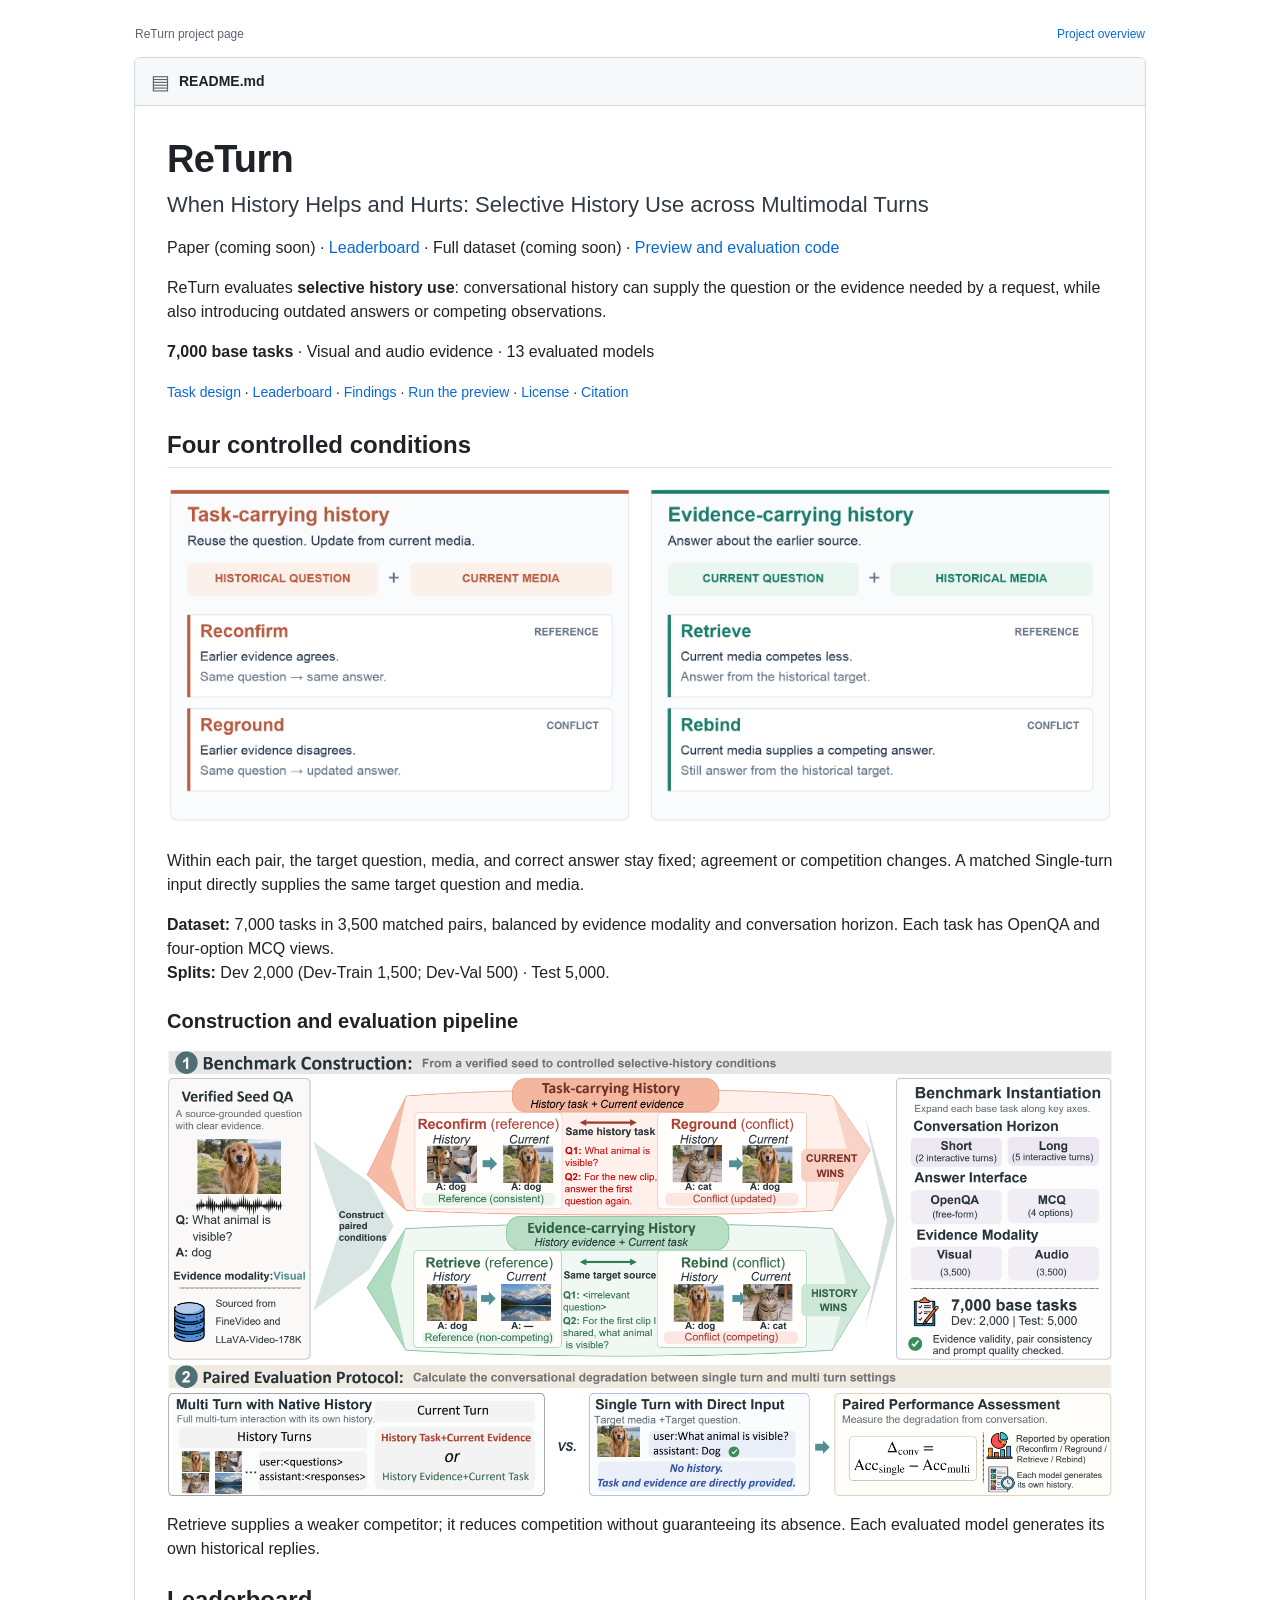
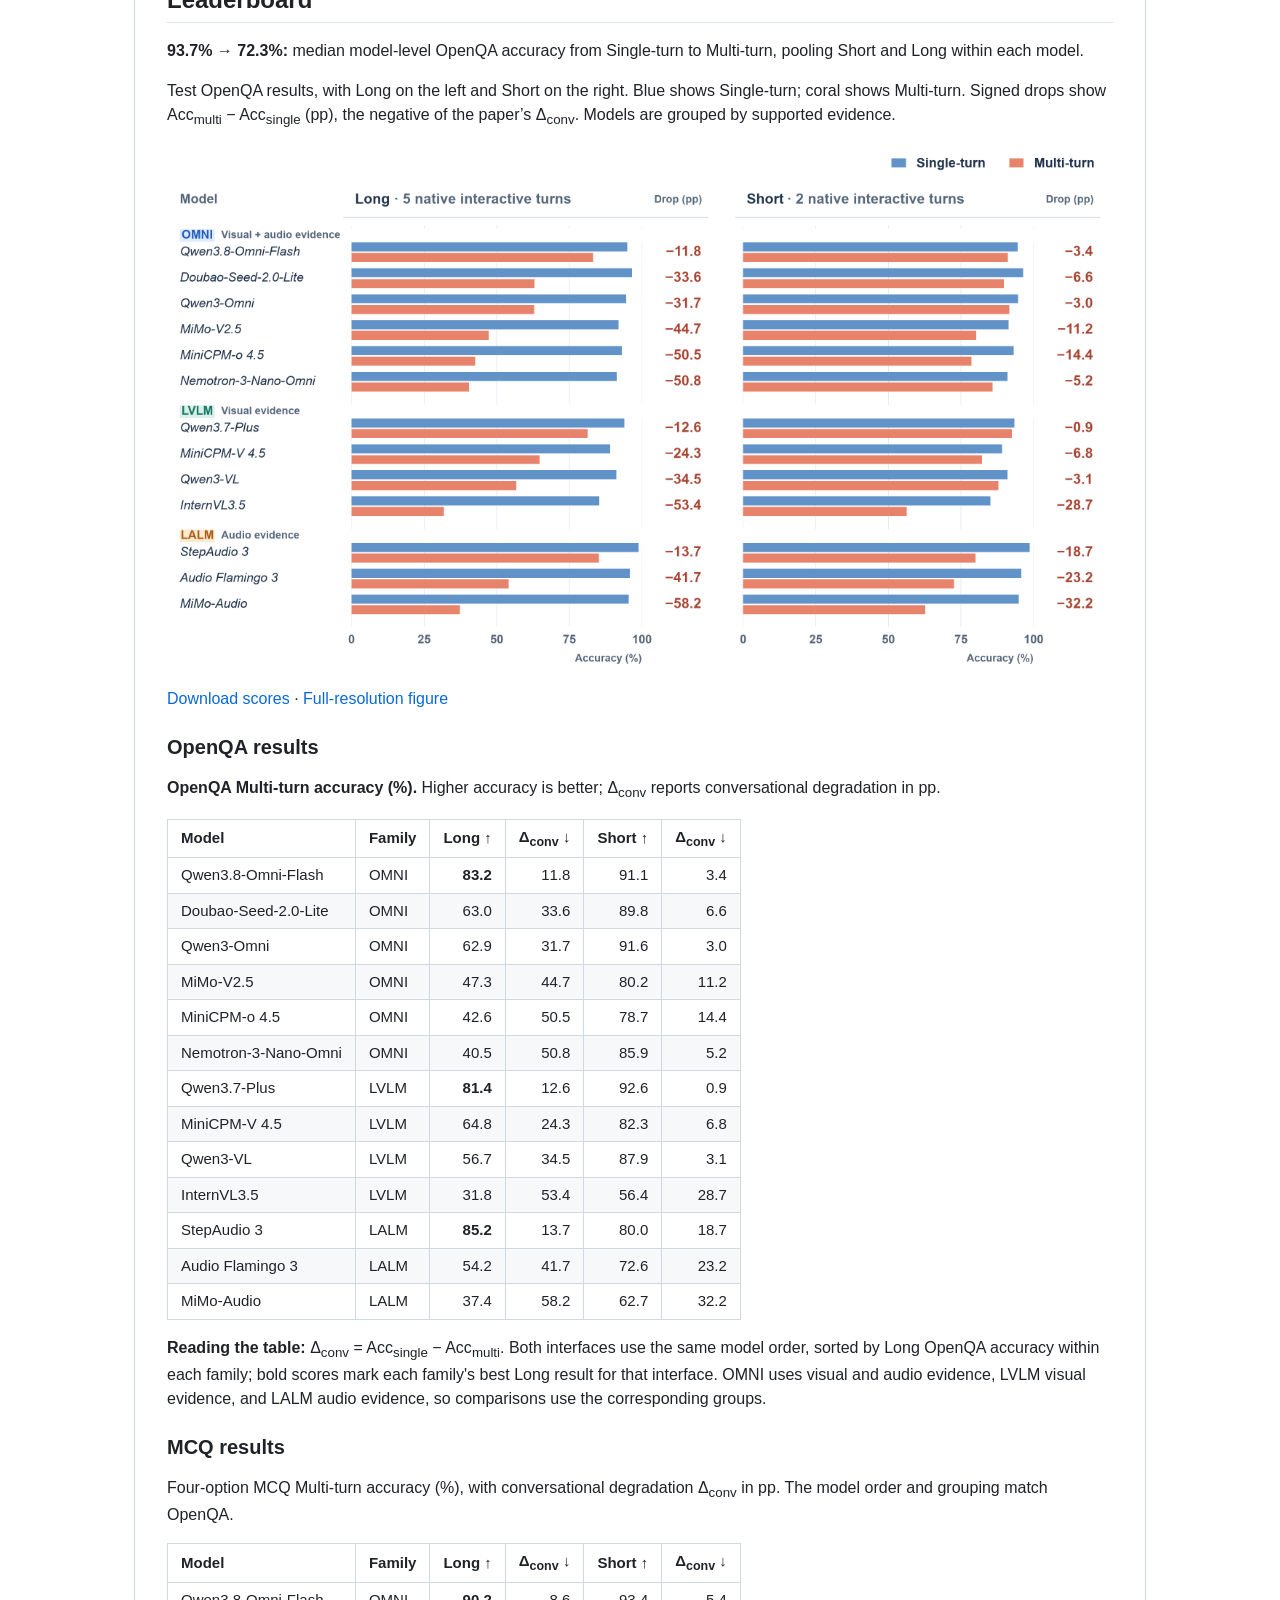
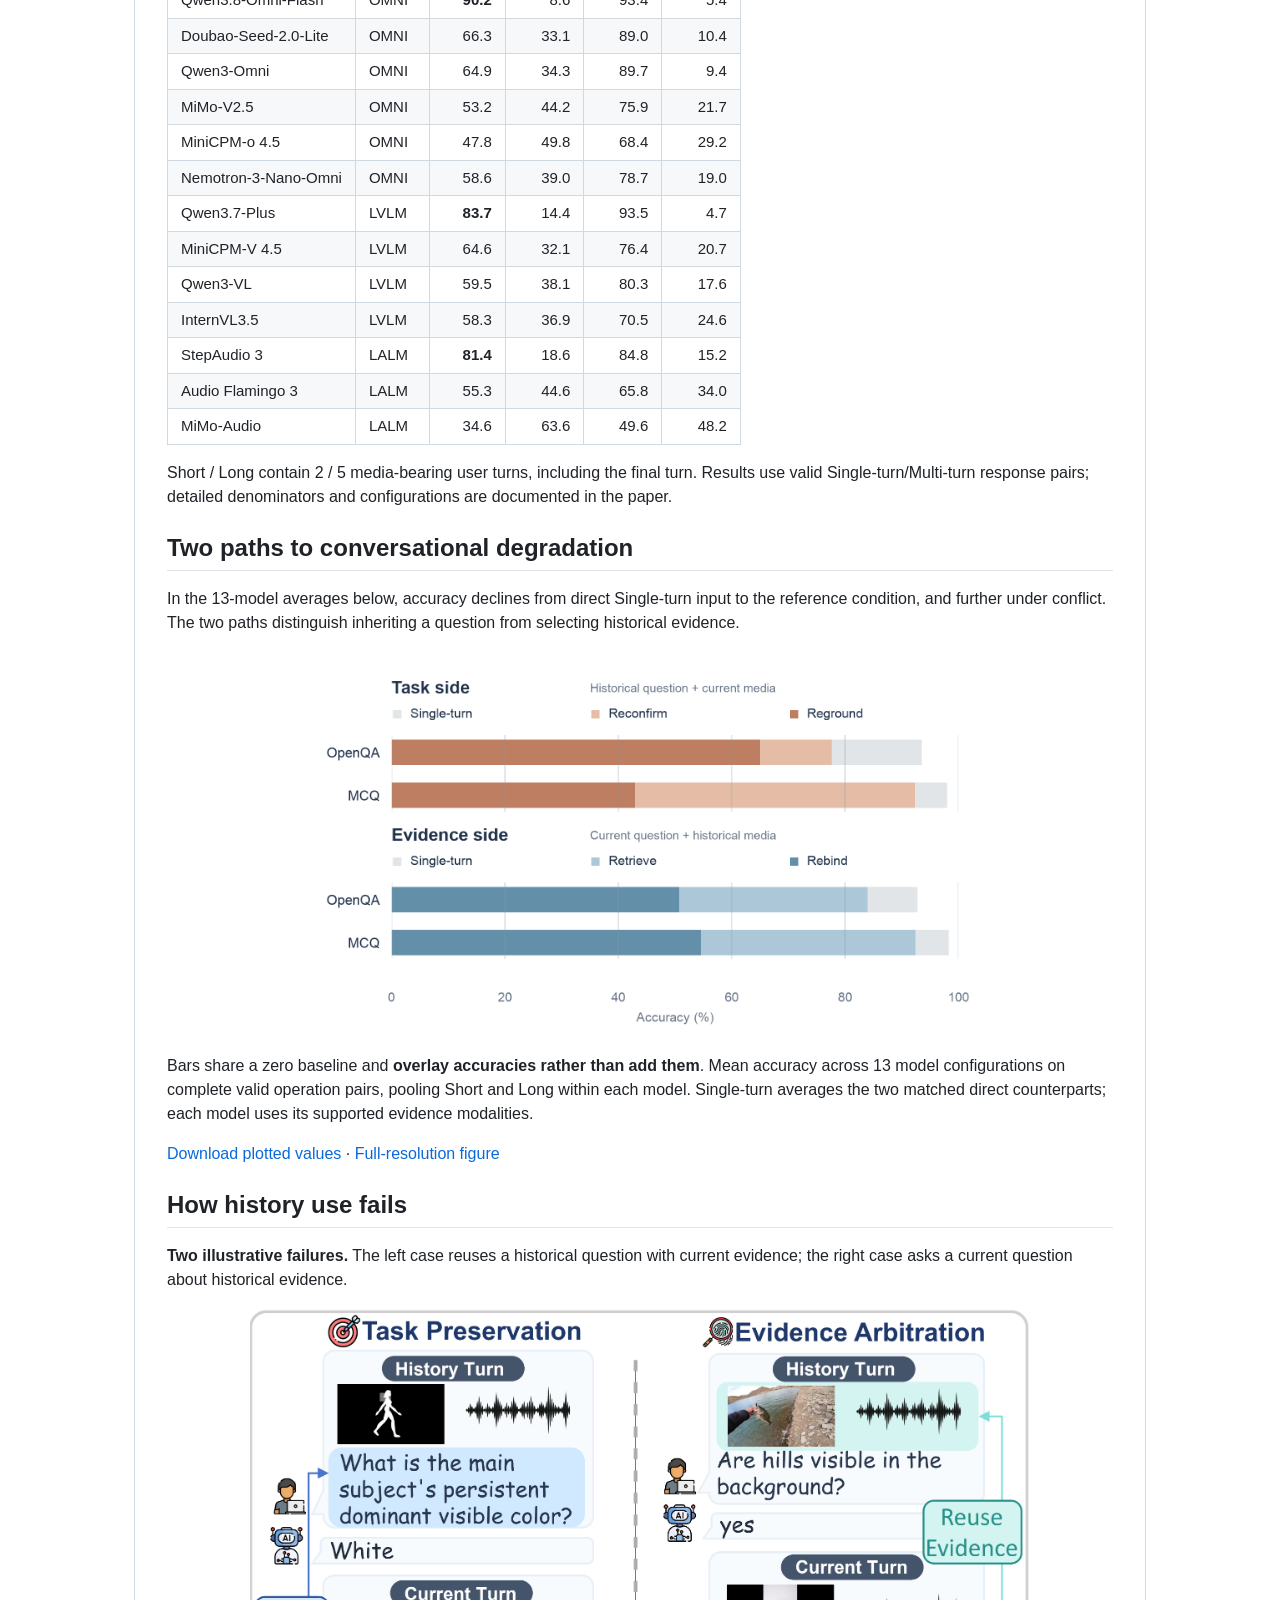
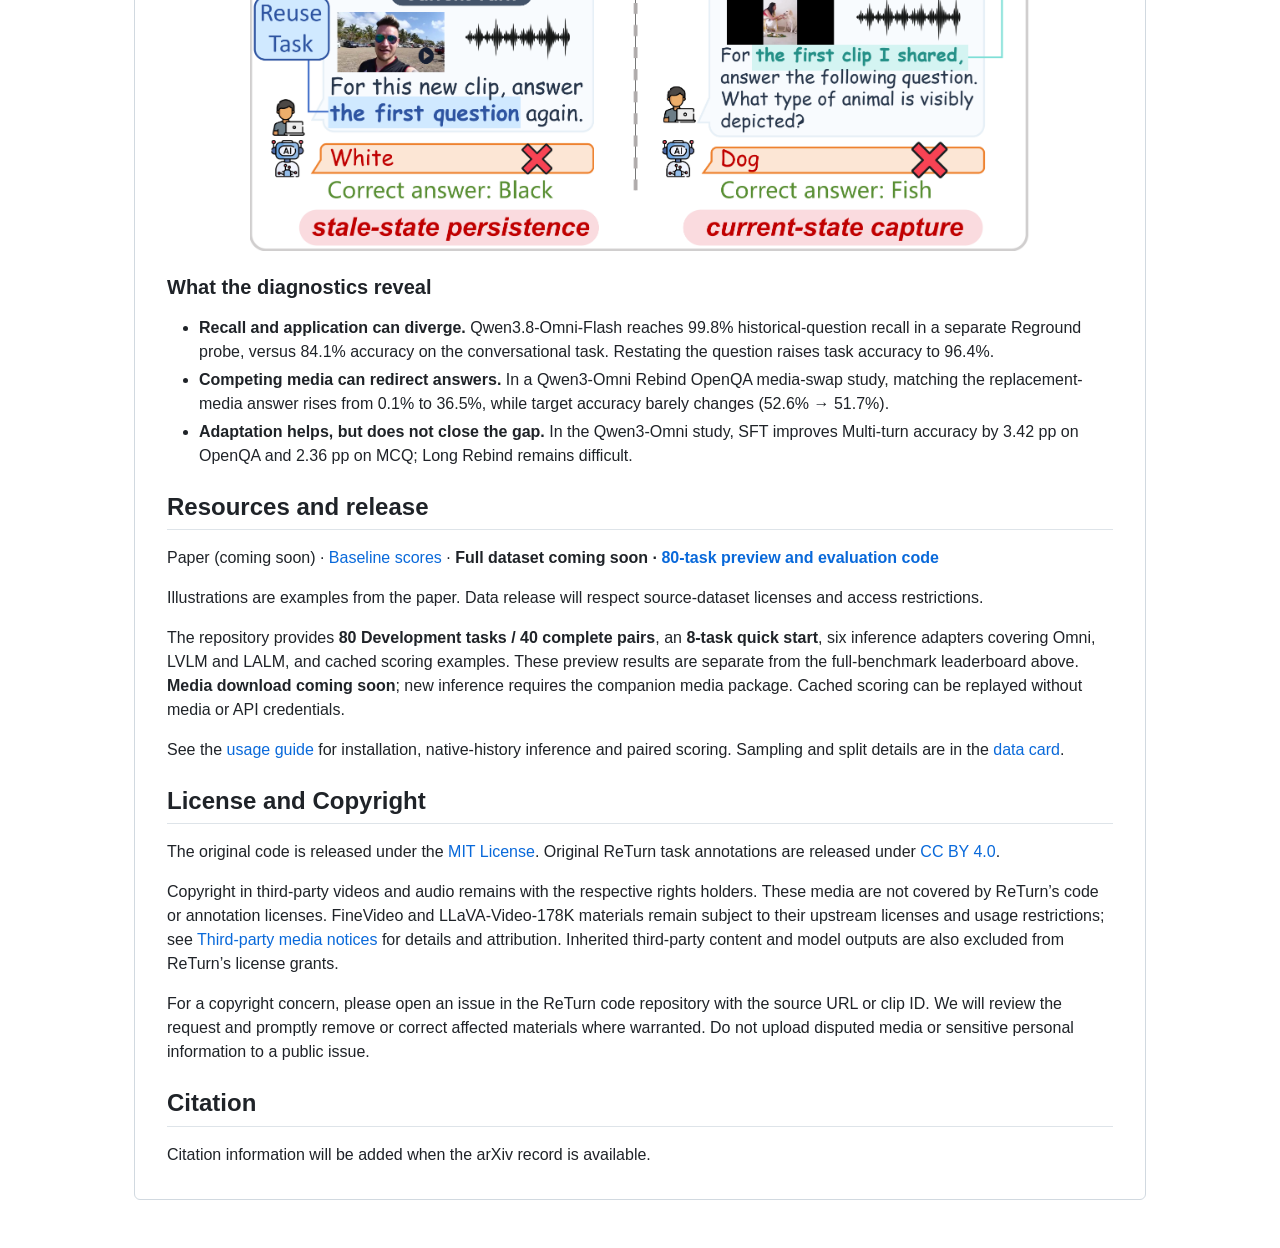
==== docs/index.html @ b48b7dee "Initial commit" ====
<!doctype html>
<html lang="en"><head><meta charset="utf-8"><meta name="viewport" content="width=device-width,initial-scale=1"><title>ReTurn · Selective History Use</title><link rel="stylesheet" href="github-markdown.css"></head>
<body><div class="preview-note"><span>ReTurn project page</span><a href="README.md" download>Project overview</a></div><main class="readme-frame"><div class="file-heading"><span class="file-symbol" aria-hidden="true">▤</span> README.md</div><article class="markdown-body"><h1 id="return" class="benchmark-title">ReTurn</h1>
<p class="paper-title">When History Helps and Hurts: Selective History Use across Multimodal Turns</p>
<p>Paper (coming soon) · <a href="#leaderboard">Leaderboard</a> · Full dataset (coming soon) · <a href="usage.html">Preview and evaluation code</a></p>
<p>ReTurn evaluates <strong>selective history use</strong>: conversational history can supply the question or the evidence needed by a request, while also introducing outdated answers or competing observations.</p>
<p><strong>7,000 base tasks</strong> · Visual and audio evidence · 13 evaluated models</p>
<p class="section-nav"><a href="#four-controlled-conditions">Task design</a> · <a href="#leaderboard">Leaderboard</a> · <a href="#two-paths-to-conversational-degradation">Findings</a> · <a href="#resources-and-release">Run the preview</a> · <a href="#license-and-copyright">License</a> · <a href="#citation">Citation</a></p>
<h2 id="four-controlled-conditions">Four controlled conditions</h2>
<p><img src="assets/four_conditions.png" alt="Four controlled conditions: Reconfirm and Reground reuse a historical question with current media; Retrieve and Rebind answer a current question using historical media."></p>
<p>Within each pair, the target question, media, and correct answer stay fixed; agreement or competition changes. A matched Single-turn input directly supplies the same target question and media.</p>
<p><strong>Dataset:</strong> 7,000 tasks in 3,500 matched pairs, balanced by evidence modality and conversation horizon. Each task has OpenQA and four-option MCQ views.<br>
<strong>Splits:</strong> Dev 2,000 (Dev-Train 1,500; Dev-Val 500) · Test 5,000.</p>
<h3 id="construction-and-evaluation-pipeline">Construction and evaluation pipeline</h3>

<p><img src="assets/construction.png" alt="Benchmark construction and paired evaluation"></p>
<p>Retrieve supplies a weaker competitor; it reduces competition without guaranteeing its absence. Each evaluated model generates its own historical replies.</p>


<h2 id="leaderboard">Leaderboard</h2>
<p><strong>93.7% → 72.3%:</strong> median model-level OpenQA accuracy from Single-turn to Multi-turn, pooling Short and Long within each model.</p>
<p>Test OpenQA results, with Long on the left and Short on the right. Blue shows Single-turn; coral shows Multi-turn. Signed drops show Acc<sub>multi</sub> − Acc<sub>single</sub> (pp), the negative of the paper’s Δ<sub>conv</sub>. Models are grouped by supported evidence.</p>
<p><a href="assets/leaderboard.svg"><img src="assets/leaderboard.png" alt="ReTurn OpenQA leaderboard: paired Single-turn and Multi-turn accuracy in Long and Short conversations, grouped by model family"></a></p>
<p><a href="assets/leaderboard.csv">Download scores</a> · <a href="assets/leaderboard.svg">Full-resolution figure</a></p>
<h3 id="openqa-results">OpenQA results</h3>
<p><strong>OpenQA Multi-turn accuracy (%).</strong> Higher accuracy is better; Δ<sub>conv</sub> reports conversational degradation in pp.</p>
<table>
<thead>
<tr>
<th align="left">Model</th>
<th align="left">Family</th>
<th align="right">Long ↑</th>
<th align="right">Δ<sub>conv</sub> ↓</th>
<th align="right">Short ↑</th>
<th align="right">Δ<sub>conv</sub> ↓</th>
</tr>
</thead>
<tbody><tr>
<td align="left">Qwen3.8-Omni-Flash</td>
<td align="left">OMNI</td>
<td align="right"><strong>83.2</strong></td>
<td align="right">11.8</td>
<td align="right">91.1</td>
<td align="right">3.4</td>
</tr>
<tr>
<td align="left">Doubao-Seed-2.0-Lite</td>
<td align="left">OMNI</td>
<td align="right">63.0</td>
<td align="right">33.6</td>
<td align="right">89.8</td>
<td align="right">6.6</td>
</tr>
<tr>
<td align="left">Qwen3-Omni</td>
<td align="left">OMNI</td>
<td align="right">62.9</td>
<td align="right">31.7</td>
<td align="right">91.6</td>
<td align="right">3.0</td>
</tr>
<tr>
<td align="left">MiMo-V2.5</td>
<td align="left">OMNI</td>
<td align="right">47.3</td>
<td align="right">44.7</td>
<td align="right">80.2</td>
<td align="right">11.2</td>
</tr>
<tr>
<td align="left">MiniCPM-o 4.5</td>
<td align="left">OMNI</td>
<td align="right">42.6</td>
<td align="right">50.5</td>
<td align="right">78.7</td>
<td align="right">14.4</td>
</tr>
<tr>
<td align="left">Nemotron-3-Nano-Omni</td>
<td align="left">OMNI</td>
<td align="right">40.5</td>
<td align="right">50.8</td>
<td align="right">85.9</td>
<td align="right">5.2</td>
</tr>
<tr>
<td align="left">Qwen3.7-Plus</td>
<td align="left">LVLM</td>
<td align="right"><strong>81.4</strong></td>
<td align="right">12.6</td>
<td align="right">92.6</td>
<td align="right">0.9</td>
</tr>
<tr>
<td align="left">MiniCPM-V 4.5</td>
<td align="left">LVLM</td>
<td align="right">64.8</td>
<td align="right">24.3</td>
<td align="right">82.3</td>
<td align="right">6.8</td>
</tr>
<tr>
<td align="left">Qwen3-VL</td>
<td align="left">LVLM</td>
<td align="right">56.7</td>
<td align="right">34.5</td>
<td align="right">87.9</td>
<td align="right">3.1</td>
</tr>
<tr>
<td align="left">InternVL3.5</td>
<td align="left">LVLM</td>
<td align="right">31.8</td>
<td align="right">53.4</td>
<td align="right">56.4</td>
<td align="right">28.7</td>
</tr>
<tr>
<td align="left">StepAudio 3</td>
<td align="left">LALM</td>
<td align="right"><strong>85.2</strong></td>
<td align="right">13.7</td>
<td align="right">80.0</td>
<td align="right">18.7</td>
</tr>
<tr>
<td align="left">Audio Flamingo 3</td>
<td align="left">LALM</td>
<td align="right">54.2</td>
<td align="right">41.7</td>
<td align="right">72.6</td>
<td align="right">23.2</td>
</tr>
<tr>
<td align="left">MiMo-Audio</td>
<td align="left">LALM</td>
<td align="right">37.4</td>
<td align="right">58.2</td>
<td align="right">62.7</td>
<td align="right">32.2</td>
</tr>
</tbody></table>
<p><strong>Reading the table:</strong> Δ<sub>conv</sub> = Acc<sub>single</sub> − Acc<sub>multi</sub>. Both interfaces use the same model order, sorted by Long OpenQA accuracy within each family; bold scores mark each family&#39;s best Long result for that interface. OMNI uses visual and audio evidence, LVLM visual evidence, and LALM audio evidence, so comparisons use the corresponding groups.</p>
<h3 id="mcq-results">MCQ results</h3>
<p>Four-option MCQ Multi-turn accuracy (%), with conversational degradation Δ<sub>conv</sub> in pp. The model order and grouping match OpenQA.</p>
<table>
<thead>
<tr>
<th align="left">Model</th>
<th align="left">Family</th>
<th align="right">Long ↑</th>
<th align="right">Δ<sub>conv</sub> ↓</th>
<th align="right">Short ↑</th>
<th align="right">Δ<sub>conv</sub> ↓</th>
</tr>
</thead>
<tbody><tr>
<td align="left">Qwen3.8-Omni-Flash</td>
<td align="left">OMNI</td>
<td align="right"><strong>90.2</strong></td>
<td align="right">8.6</td>
<td align="right">93.4</td>
<td align="right">5.4</td>
</tr>
<tr>
<td align="left">Doubao-Seed-2.0-Lite</td>
<td align="left">OMNI</td>
<td align="right">66.3</td>
<td align="right">33.1</td>
<td align="right">89.0</td>
<td align="right">10.4</td>
</tr>
<tr>
<td align="left">Qwen3-Omni</td>
<td align="left">OMNI</td>
<td align="right">64.9</td>
<td align="right">34.3</td>
<td align="right">89.7</td>
<td align="right">9.4</td>
</tr>
<tr>
<td align="left">MiMo-V2.5</td>
<td align="left">OMNI</td>
<td align="right">53.2</td>
<td align="right">44.2</td>
<td align="right">75.9</td>
<td align="right">21.7</td>
</tr>
<tr>
<td align="left">MiniCPM-o 4.5</td>
<td align="left">OMNI</td>
<td align="right">47.8</td>
<td align="right">49.8</td>
<td align="right">68.4</td>
<td align="right">29.2</td>
</tr>
<tr>
<td align="left">Nemotron-3-Nano-Omni</td>
<td align="left">OMNI</td>
<td align="right">58.6</td>
<td align="right">39.0</td>
<td align="right">78.7</td>
<td align="right">19.0</td>
</tr>
<tr>
<td align="left">Qwen3.7-Plus</td>
<td align="left">LVLM</td>
<td align="right"><strong>83.7</strong></td>
<td align="right">14.4</td>
<td align="right">93.5</td>
<td align="right">4.7</td>
</tr>
<tr>
<td align="left">MiniCPM-V 4.5</td>
<td align="left">LVLM</td>
<td align="right">64.6</td>
<td align="right">32.1</td>
<td align="right">76.4</td>
<td align="right">20.7</td>
</tr>
<tr>
<td align="left">Qwen3-VL</td>
<td align="left">LVLM</td>
<td align="right">59.5</td>
<td align="right">38.1</td>
<td align="right">80.3</td>
<td align="right">17.6</td>
</tr>
<tr>
<td align="left">InternVL3.5</td>
<td align="left">LVLM</td>
<td align="right">58.3</td>
<td align="right">36.9</td>
<td align="right">70.5</td>
<td align="right">24.6</td>
</tr>
<tr>
<td align="left">StepAudio 3</td>
<td align="left">LALM</td>
<td align="right"><strong>81.4</strong></td>
<td align="right">18.6</td>
<td align="right">84.8</td>
<td align="right">15.2</td>
</tr>
<tr>
<td align="left">Audio Flamingo 3</td>
<td align="left">LALM</td>
<td align="right">55.3</td>
<td align="right">44.6</td>
<td align="right">65.8</td>
<td align="right">34.0</td>
</tr>
<tr>
<td align="left">MiMo-Audio</td>
<td align="left">LALM</td>
<td align="right">34.6</td>
<td align="right">63.6</td>
<td align="right">49.6</td>
<td align="right">48.2</td>
</tr>
</tbody></table>
<p>Short / Long contain 2 / 5 media-bearing user turns, including the final turn. Results use valid Single-turn/Multi-turn response pairs; detailed denominators and configurations are documented in the paper.</p>
<h2 id="two-paths-to-conversational-degradation">Two paths to conversational degradation</h2>
<p>In the 13-model averages below, accuracy declines from direct Single-turn input to the reference condition, and further under conflict. The two paths distinguish inheriting a question from selecting historical evidence.</p>
<p align="center"><a href="assets/history_ladders.svg"><img src="assets/history_ladders.png" width="700" alt="Two parallel history-use ladders: three overlaid accuracy bars per row, with task side above evidence side and separate OpenQA and MCQ rows."></a></p>

<p>Bars share a zero baseline and <strong>overlay accuracies rather than add them</strong>. Mean accuracy across 13 model configurations on complete valid operation pairs, pooling Short and Long within each model. Single-turn averages the two matched direct counterparts; each model uses its supported evidence modalities.</p>
<p><a href="assets/history_ladders.csv">Download plotted values</a> · <a href="assets/history_ladders.svg">Full-resolution figure</a></p>
<h2 id="how-history-use-fails">How history use fails</h2>
<p><strong>Two illustrative failures.</strong> The left case reuses a historical question with current evidence; the right case asks a current question about historical evidence.</p>
<p align="center"><img src="assets/history_cases.png" width="780" alt="Task preservation and evidence arbitration failure examples"></p>

<h3 id="what-the-diagnostics-reveal">What the diagnostics reveal</h3>
<ul>
<li><strong>Recall and application can diverge.</strong> Qwen3.8-Omni-Flash reaches 99.8% historical-question recall in a separate Reground probe, versus 84.1% accuracy on the conversational task. Restating the question raises task accuracy to 96.4%.</li>
<li><strong>Competing media can redirect answers.</strong> In a Qwen3-Omni Rebind OpenQA media-swap study, matching the replacement-media answer rises from 0.1% to 36.5%, while target accuracy barely changes (52.6% → 51.7%).</li>
<li><strong>Adaptation helps, but does not close the gap.</strong> In the Qwen3-Omni study, SFT improves Multi-turn accuracy by 3.42 pp on OpenQA and 2.36 pp on MCQ; Long Rebind remains difficult.</li>
</ul>
<h2 id="resources-and-release">Resources and release</h2>
<p>Paper (coming soon) · <a href="assets/leaderboard.csv">Baseline scores</a> · <strong>Full dataset coming soon · <a href="usage.html">80-task preview and evaluation code</a></strong></p>
<p>Illustrations are examples from the paper. Data release will respect source-dataset licenses and access restrictions.</p>
<p>The repository provides <strong>80 Development tasks / 40 complete pairs</strong>, an <strong>8-task quick start</strong>, six inference adapters covering Omni, LVLM and LALM, and cached scoring examples. These preview results are separate from the full-benchmark leaderboard above. <strong>Media download coming soon</strong>; new inference requires the companion media package. Cached scoring can be replayed without media or API credentials.</p>
<p>See the <a href="usage.html">usage guide</a> for installation, native-history inference and paired scoring. Sampling and split details are in the <a href="DATA_CARD.txt">data card</a>.</p>
<h2 id="license-and-copyright">License and Copyright</h2>
<p>The original code is released under the <a href="LICENSE">MIT License</a>. Original ReTurn task annotations are released under <a href="LICENSE-DATA">CC BY 4.0</a>.</p>
<p>Copyright in third-party videos and audio remains with the respective rights holders. These media are not covered by ReTurn’s code or annotation licenses. FineVideo and LLaVA-Video-178K materials remain subject to their upstream licenses and usage restrictions; see <a href="THIRD_PARTY_MEDIA.txt">Third-party media notices</a> for details and attribution. Inherited third-party content and model outputs are also excluded from ReTurn’s license grants.</p>
<p>For a copyright concern, please open an issue in the ReTurn code repository with the source URL or clip ID. We will review the request and promptly remove or correct affected materials where warranted. Do not upload disputed media or sensitive personal information to a public issue.</p>
<h2 id="citation">Citation</h2>

<p>Citation information will be added when the arXiv record is available.</p>

</article></main></body></html>
---- docs/github-markdown.css ----
:root{color-scheme:light;--fg:#1f2328;--muted:#59636e;--border:#d1d9e0;--subtle:#f6f8fa;--link:#0969da}*{box-sizing:border-box}html{scroll-behavior:smooth}body{margin:0;background:#fff;color:var(--fg);font:14px/1.5 -apple-system,BlinkMacSystemFont,"Segoe UI",Arial,sans-serif}.preview-note{max-width:1012px;margin:25px auto 14px;display:flex;gap:20px;justify-content:space-between;padding:0 1px;color:var(--muted);font-size:12px}.preview-note a{color:var(--link);text-decoration:none}.readme-frame{max-width:1012px;margin:0 auto 48px;border:1px solid var(--border);border-radius:6px;overflow:hidden}.file-heading{height:48px;background:var(--subtle);border-bottom:1px solid var(--border);display:flex;align-items:center;gap:9px;padding:0 16px;font-size:14px;font-weight:600}.file-symbol{font-size:20px;color:var(--muted);font-weight:400}.markdown-body{padding:32px;min-width:0;font-size:16px;line-height:1.5;overflow-wrap:break-word}.markdown-body>*:first-child{margin-top:0!important}.markdown-body>*:last-child{margin-bottom:0!important}.markdown-body h1,.markdown-body h2,.markdown-body h3{font-weight:600;line-height:1.25;margin-top:24px;margin-bottom:16px;scroll-margin-top:24px}.markdown-body h1{padding-bottom:.3em;border-bottom:1px solid #d1d9e0b3;font-size:2em}.markdown-body h2{padding-bottom:.3em;border-bottom:1px solid #d1d9e0b3;font-size:1.5em}.markdown-body h3{font-size:1.25em}.markdown-body p,.markdown-body blockquote,.markdown-body ul,.markdown-body ol,.markdown-body table{margin-top:0;margin-bottom:16px}.markdown-body a{color:var(--link);text-decoration:none}.markdown-body a:hover{text-decoration:underline}.markdown-body a:focus-visible{outline:2px solid var(--link);outline-offset:3px}.markdown-body strong{font-weight:600}.markdown-body p[align=center]{text-align:center}.markdown-body h1[align=center]{text-align:center}.markdown-body blockquote{margin-inline:0;padding:0 1em;color:var(--muted);border-left:.25em solid var(--border)}.markdown-body blockquote>:last-child{margin-bottom:0}.markdown-body ul,.markdown-body ol{padding-left:2em}.markdown-body li+li{margin-top:.25em}.markdown-body li>p{margin-top:16px}.markdown-body img{max-width:100%;height:auto;vertical-align:middle}.markdown-body table{border-spacing:0;border-collapse:collapse;display:block;width:max-content;max-width:100%;overflow:auto;font-size:15px}.markdown-body table th{font-weight:600}.markdown-body table th,.markdown-body table td{padding:6px 13px;border:1px solid var(--border)}.markdown-body table tr{background-color:#fff;border-top:1px solid var(--border)}.markdown-body table tr:nth-child(2n){background-color:var(--subtle)}.markdown-body input[type=checkbox]{margin:0 .3em .15em -1.2em;vertical-align:middle;accent-color:#0969da}.markdown-body li:has(input[type=checkbox]){list-style:none}.markdown-body code{padding:.2em .4em;background:#818b981f;border-radius:6px;font:85% ui-monospace,monospace}@media(max-width:1050px){.preview-note{margin:18px 18px 12px}.readme-frame{margin:0 18px 30px}}@media(max-width:600px){.readme-frame{margin:0;border-radius:0;border-left:0;border-right:0}.preview-note{padding:0 16px;margin:12px 0;gap:12px;font-size:11px}.markdown-body{padding:24px 16px;font-size:15px}.markdown-body h1{font-size:30px}.markdown-body h2{font-size:22px}.markdown-body table{font-size:13px}.markdown-body table th,.markdown-body table td{padding:6px 9px}.file-heading{height:43px}}@media(prefers-reduced-motion:reduce){html{scroll-behavior:auto}}
/* Benchmark identity and exact paper title. */
.markdown-body h1.benchmark-title{font-size:38px;letter-spacing:-.7px;border-bottom:0;padding-bottom:0;margin-bottom:8px;line-height:1.15}
.markdown-body .paper-title{font-size:22px;font-weight:500;line-height:1.4;max-width:850px;color:#303943;margin-bottom:16px}
.markdown-body .section-nav{font-size:14px;line-height:1.8}
@media(max-width:600px){.markdown-body h1.benchmark-title{font-size:32px}.markdown-body .paper-title{font-size:19px}}
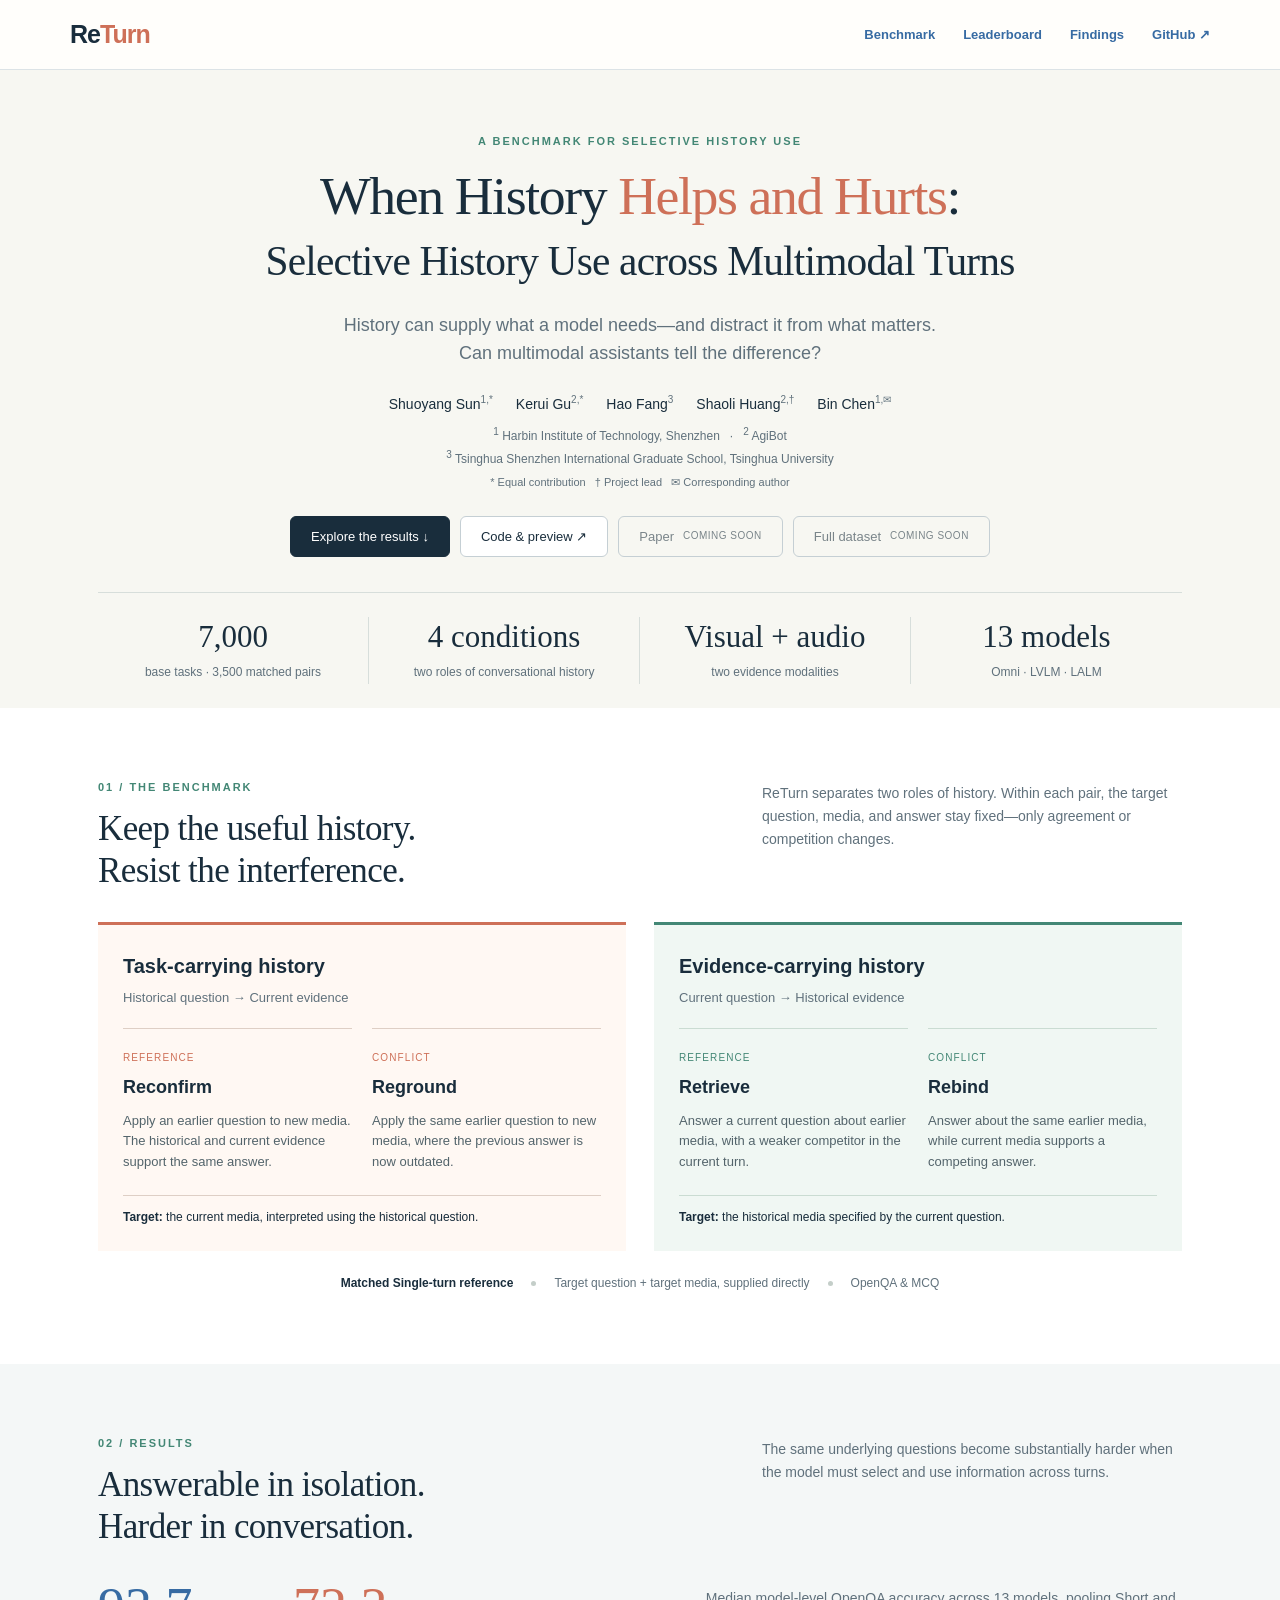
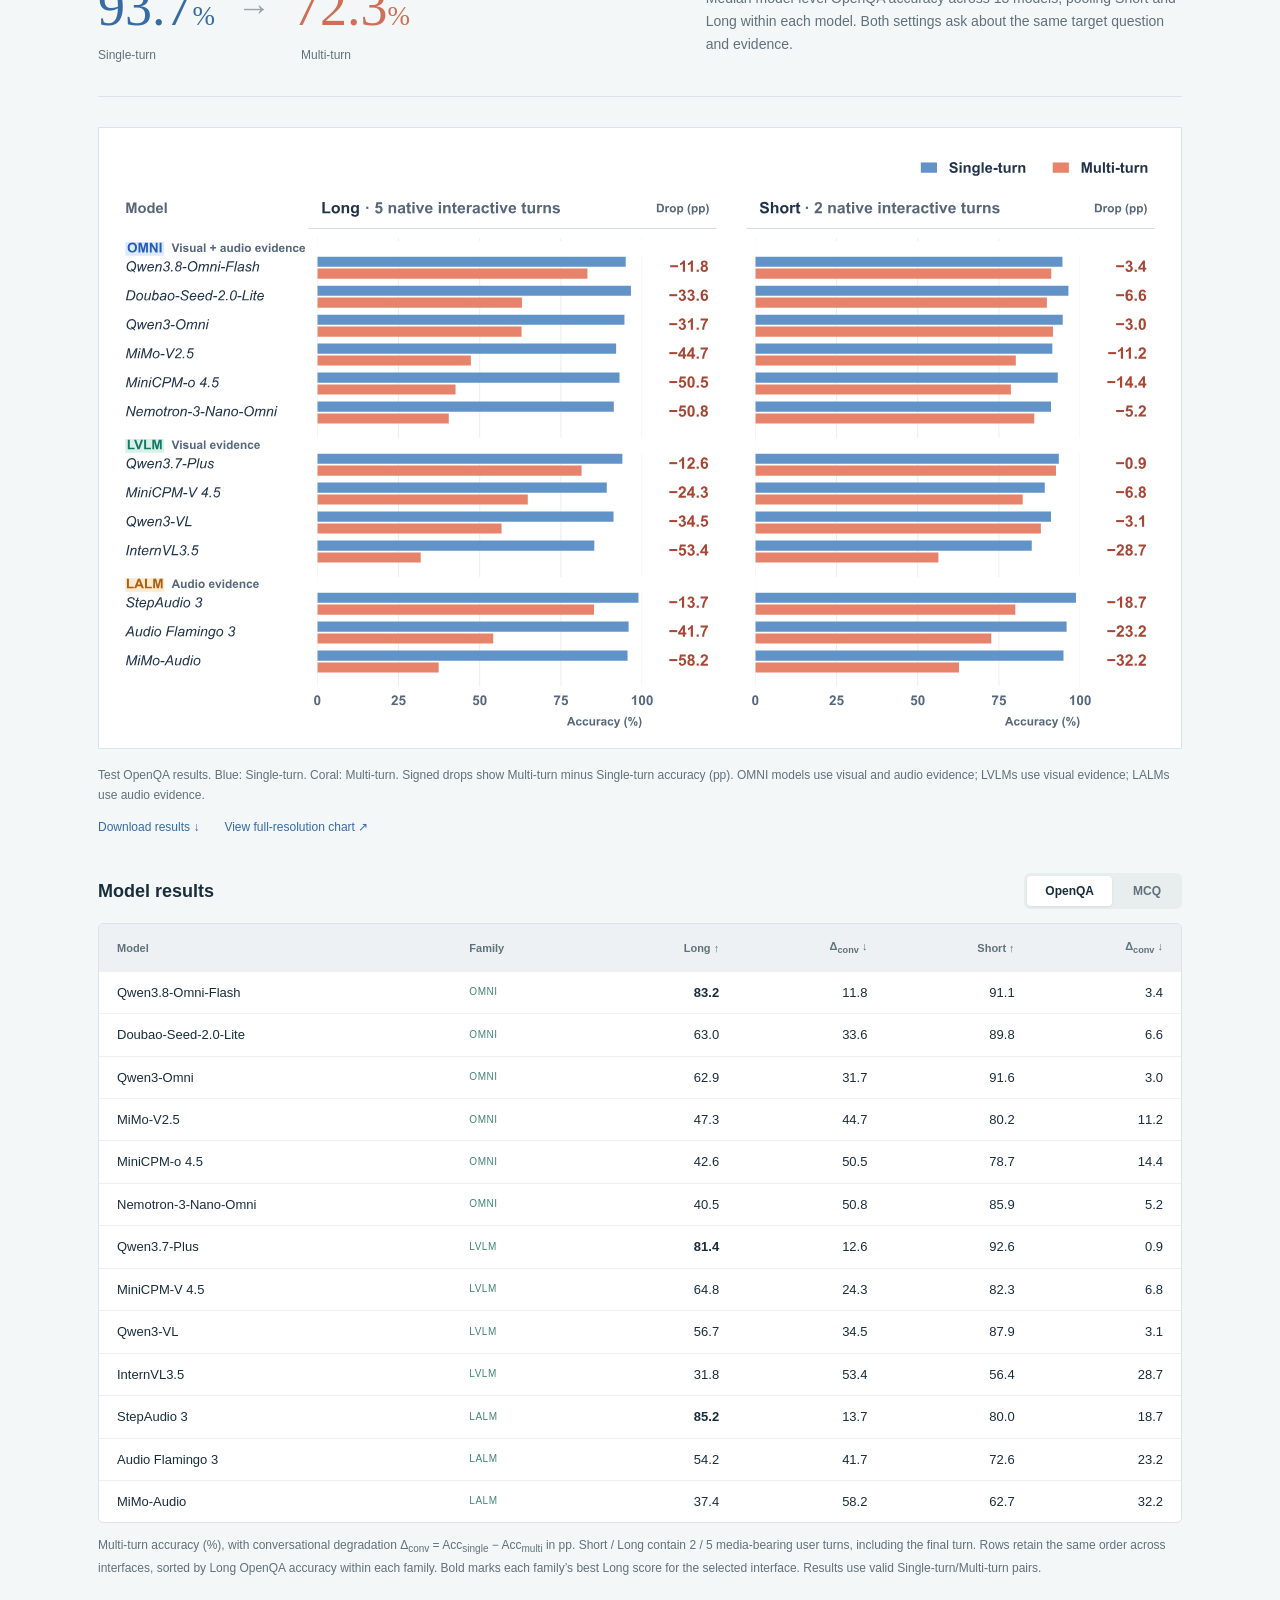
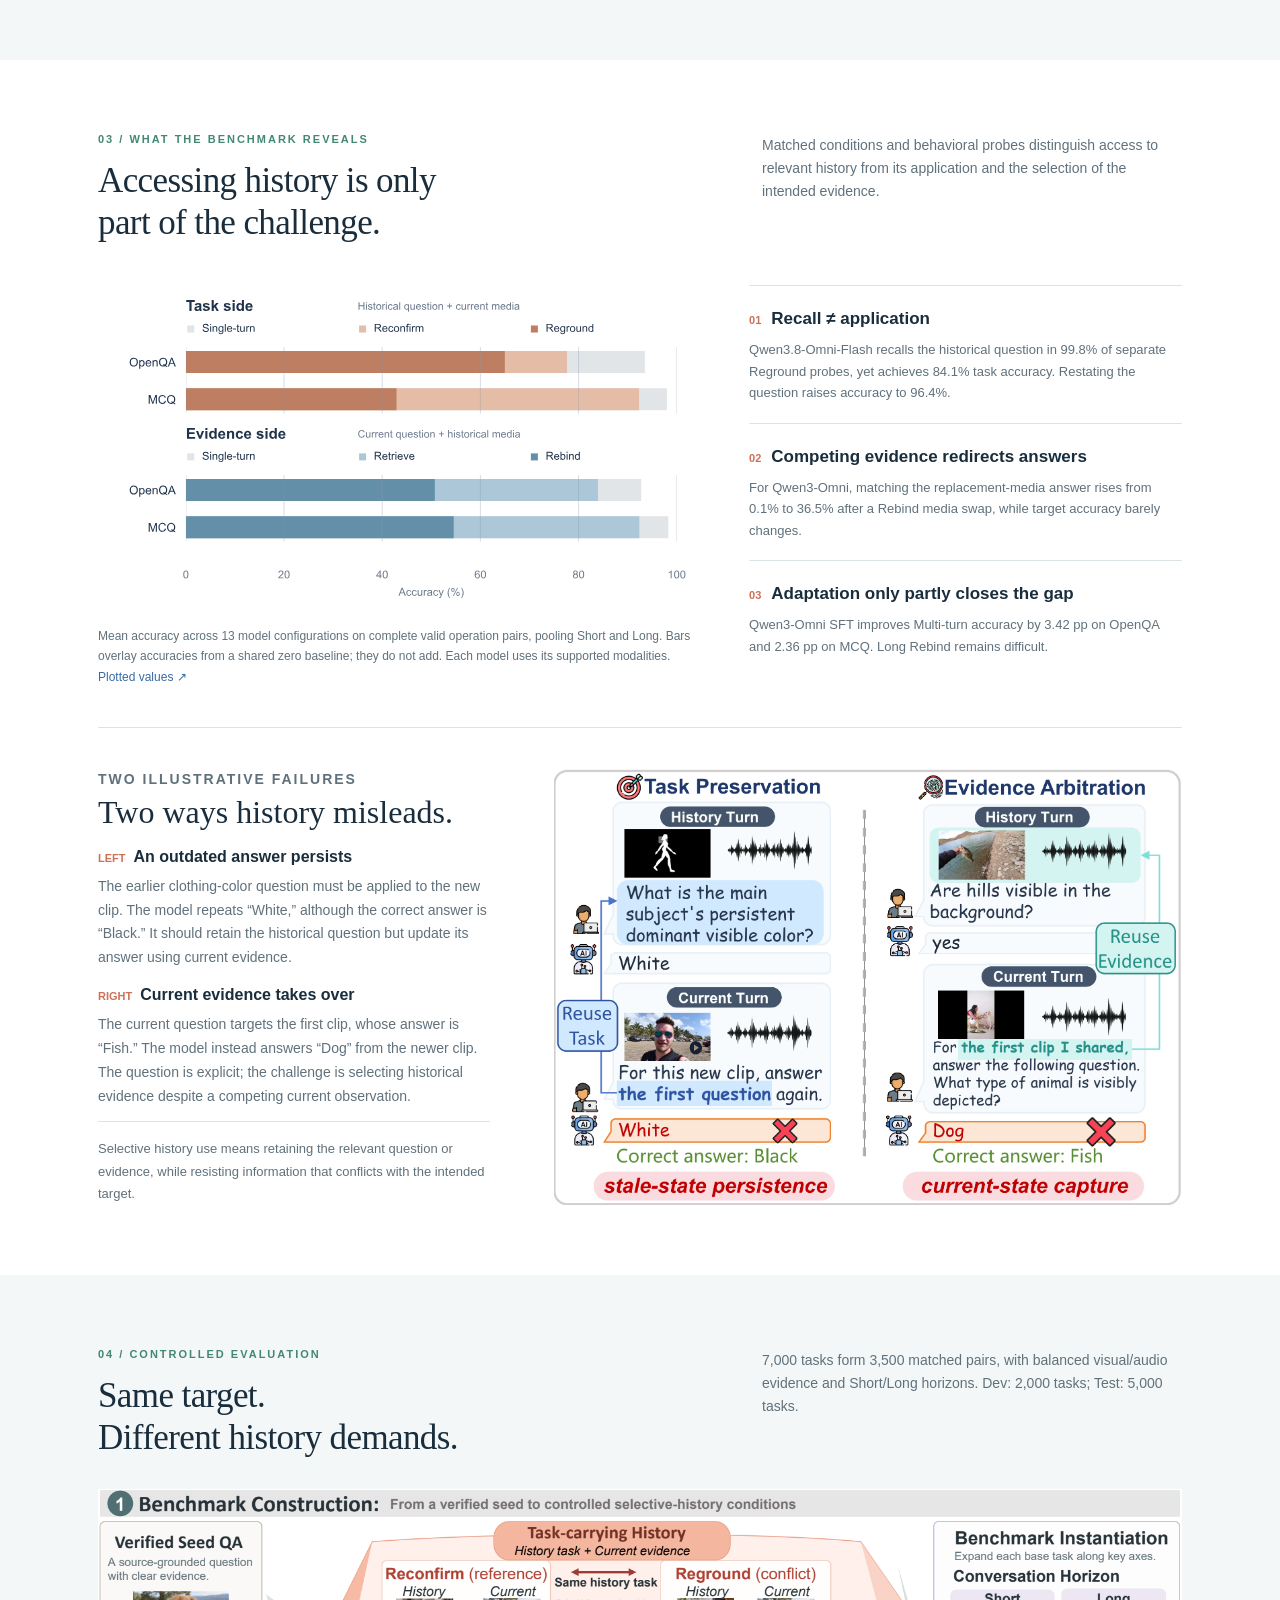
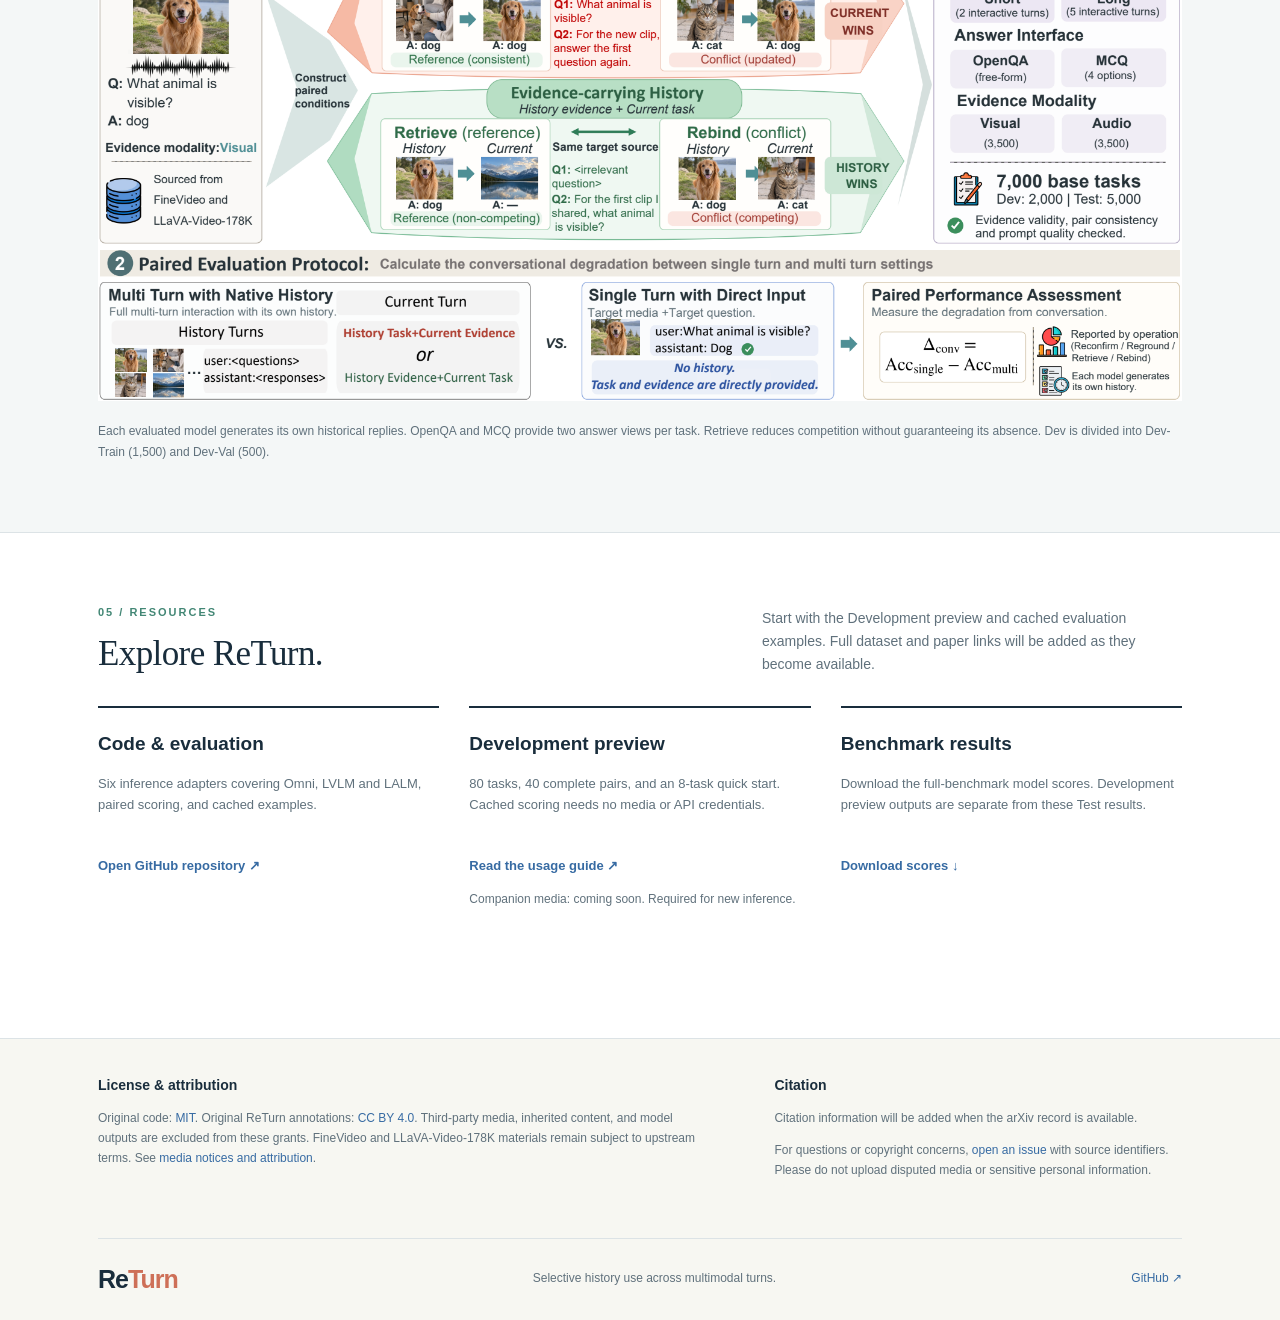
==== commit c53f6a43: "Redesign project homepage" ====
--- a/docs/index.html
+++ b/docs/index.html
@@ -1,30 +1,18 @@
-<!doctype html>
-<html lang="en"><head><meta charset="utf-8"><meta name="viewport" content="width=device-width,initial-scale=1"><title>ReTurn · Selective History Use</title><link rel="stylesheet" href="github-markdown.css"></head>
-<body><div class="preview-note"><span>ReTurn project page</span><a href="README.md" download>Project overview</a></div><main class="readme-frame"><div class="file-heading"><span class="file-symbol" aria-hidden="true">▤</span> README.md</div><article class="markdown-body"><h1 id="return" class="benchmark-title">ReTurn</h1>
-<p class="paper-title">When History Helps and Hurts: Selective History Use across Multimodal Turns</p>
-<p>Paper (coming soon) · <a href="#leaderboard">Leaderboard</a> · Full dataset (coming soon) · <a href="usage.html">Preview and evaluation code</a></p>
-<p>ReTurn evaluates <strong>selective history use</strong>: conversational history can supply the question or the evidence needed by a request, while also introducing outdated answers or competing observations.</p>
-<p><strong>7,000 base tasks</strong> · Visual and audio evidence · 13 evaluated models</p>
-<p class="section-nav"><a href="#four-controlled-conditions">Task design</a> · <a href="#leaderboard">Leaderboard</a> · <a href="#two-paths-to-conversational-degradation">Findings</a> · <a href="#resources-and-release">Run the preview</a> · <a href="#license-and-copyright">License</a> · <a href="#citation">Citation</a></p>
-<h2 id="four-controlled-conditions">Four controlled conditions</h2>
-<p><img src="assets/four_conditions.png" alt="Four controlled conditions: Reconfirm and Reground reuse a historical question with current media; Retrieve and Rebind answer a current question using historical media."></p>
-<p>Within each pair, the target question, media, and correct answer stay fixed; agreement or competition changes. A matched Single-turn input directly supplies the same target question and media.</p>
-<p><strong>Dataset:</strong> 7,000 tasks in 3,500 matched pairs, balanced by evidence modality and conversation horizon. Each task has OpenQA and four-option MCQ views.<br>
-<strong>Splits:</strong> Dev 2,000 (Dev-Train 1,500; Dev-Val 500) · Test 5,000.</p>
-<h3 id="construction-and-evaluation-pipeline">Construction and evaluation pipeline</h3>
-
-<p><img src="assets/construction.png" alt="Benchmark construction and paired evaluation"></p>
-<p>Retrieve supplies a weaker competitor; it reduces competition without guaranteeing its absence. Each evaluated model generates its own historical replies.</p>
-
-
-<h2 id="leaderboard">Leaderboard</h2>
-<p><strong>93.7% → 72.3%:</strong> median model-level OpenQA accuracy from Single-turn to Multi-turn, pooling Short and Long within each model.</p>
-<p>Test OpenQA results, with Long on the left and Short on the right. Blue shows Single-turn; coral shows Multi-turn. Signed drops show Acc<sub>multi</sub> − Acc<sub>single</sub> (pp), the negative of the paper’s Δ<sub>conv</sub>. Models are grouped by supported evidence.</p>
-<p><a href="assets/leaderboard.svg"><img src="assets/leaderboard.png" alt="ReTurn OpenQA leaderboard: paired Single-turn and Multi-turn accuracy in Long and Short conversations, grouped by model family"></a></p>
-<p><a href="assets/leaderboard.csv">Download scores</a> · <a href="assets/leaderboard.svg">Full-resolution figure</a></p>
-<h3 id="openqa-results">OpenQA results</h3>
-<p><strong>OpenQA Multi-turn accuracy (%).</strong> Higher accuracy is better; Δ<sub>conv</sub> reports conversational degradation in pp.</p>
-<table>
+<!doctype html><html lang="en"><head><meta charset="utf-8"><meta name="viewport" content="width=device-width, initial-scale=1"><title>ReTurn — When History Helps and Hurts</title><meta name="description" content="ReTurn evaluates selective history use in multimodal conversations through four controlled conditions, visual and audio evidence, and matched single-turn references."><link rel="stylesheet" href="project.css"></head><body>
+<nav><a class="brand" href="#">Re<span>Turn</span></a><div class="nav-links"><a href="#benchmark">Benchmark</a><a href="#leaderboard">Leaderboard</a><a href="#findings">Findings</a><a href="https://github.com/Link-world/ReTurn">GitHub ↗</a></div></nav>
+<header class="hero"><div class="container"><p class="eyebrow">A benchmark for selective history use</p><h1>When History <em>Helps and Hurts</em>:<span class="title-second">Selective History Use across Multimodal Turns</span></h1><p class="subtitle">History can supply what a model needs—and distract it from what matters.<br>Can multimodal assistants tell the difference?</p>
+<div class="authors"><span>Shuoyang Sun<sup>1,*</sup></span><span>Kerui Gu<sup>2,*</sup></span><span>Hao Fang<sup>3</sup></span><span>Shaoli Huang<sup>2,†</sup></span><span>Bin Chen<sup>1,✉</sup></span></div><p class="institutions"><sup>1</sup> Harbin Institute of Technology, Shenzhen &nbsp; · &nbsp; <sup>2</sup> AgiBot<br><sup>3</sup> Tsinghua Shenzhen International Graduate School, Tsinghua University</p><p class="contributions">* Equal contribution &nbsp; † Project lead &nbsp; ✉ Corresponding author</p>
+<div class="buttons"><a class="button primary" href="#leaderboard">Explore the results ↓</a><a class="button" href="https://github.com/Link-world/ReTurn">Code &amp; preview ↗</a><span class="button disabled">Paper <small>Coming soon</small></span><span class="button disabled">Full dataset <small>Coming soon</small></span></div>
+<div class="metrics"><div class="metric"><b>7,000</b><span>base tasks · 3,500 matched pairs</span></div><div class="metric"><b>4 conditions</b><span>two roles of conversational history</span></div><div class="metric"><b>Visual + audio</b><span>two evidence modalities</span></div><div class="metric"><b>13 models</b><span>Omni · LVLM · LALM</span></div></div></div></header>
+<main><section id="benchmark"><div class="container"><div class="section-head"><div><span class="eyebrow">01 / The benchmark</span><h2>Keep the useful history.<br>Resist the interference.</h2></div><p>ReTurn separates two roles of history. Within each pair, the target question, media, and answer stay fixed—only agreement or competition changes.</p></div>
+<div class="duality"><div class="side"><h3>Task-carrying history</h3><div class="formula">Historical question → Current evidence</div><div class="conditions"><div class="condition"><span class="tag">Reference</span><h4>Reconfirm</h4><p>Apply an earlier question to new media. The historical and current evidence support the same answer.</p></div><div class="condition"><span class="tag">Conflict</span><h4>Reground</h4><p>Apply the same earlier question to new media, where the previous answer is now outdated.</p></div></div><div class="target"><b>Target:</b> the current media, interpreted using the historical question.</div></div>
+<div class="side evidence"><h3>Evidence-carrying history</h3><div class="formula">Current question → Historical evidence</div><div class="conditions"><div class="condition"><span class="tag">Reference</span><h4>Retrieve</h4><p>Answer a current question about earlier media, with a weaker competitor in the current turn.</p></div><div class="condition"><span class="tag">Conflict</span><h4>Rebind</h4><p>Answer about the same earlier media, while current media supports a competing answer.</p></div></div><div class="target"><b>Target:</b> the historical media specified by the current question.</div></div></div>
+<div class="paired"><b>Matched Single-turn reference</b><span class="dot"></span><span>Target question + target media, supplied directly</span><span class="dot"></span><span>OpenQA &amp; MCQ</span></div></div></section>
+<section class="tint" id="leaderboard"><div class="container"><div class="section-head"><div><span class="eyebrow">02 / Results</span><h2>Answerable in isolation.<br>Harder in conversation.</h2></div><p>The same underlying questions become substantially harder when the model must select and use information across turns.</p></div>
+<div class="lead-result"><div><div class="big-stat"><span class="single">93.7<span style="font-size:.5em">%</span></span><span class="arrow">→</span><span class="multi">72.3<span style="font-size:.5em">%</span></span></div><div class="stat-label"><span>Single-turn</span><span>Multi-turn</span></div></div><p>Median model-level OpenQA accuracy across 13 models, pooling Short and Long within each model. Both settings ask about the same target question and evidence.</p></div>
+<figure class="figure"><div class="chart-surface"><img src="assets/leaderboard.svg" alt="OpenQA Single-turn and Multi-turn accuracy by model, with Long conversations on the left and Short conversations on the right"></div><figcaption>Test OpenQA results. Blue: Single-turn. Coral: Multi-turn. Signed drops show Multi-turn minus Single-turn accuracy (pp). OMNI models use visual and audio evidence; LVLMs use visual evidence; LALMs use audio evidence.</figcaption></figure><div class="figure-tools"><a href="assets/leaderboard.csv" download>Download results ↓</a><a href="assets/leaderboard.svg">View full-resolution chart ↗</a></div>
+<div class="table-toolbar"><h3>Model results</h3><div class="tabs" role="tablist" aria-label="Answer interface"><button id="tab-openqa" role="tab" aria-controls="panel-openqa" aria-selected="true" tabindex="0">OpenQA</button><button id="tab-mcq" role="tab" aria-controls="panel-mcq" aria-selected="false" tabindex="-1">MCQ</button></div></div>
+<div class="table-scroll" id="panel-openqa" role="tabpanel" aria-labelledby="tab-openqa"><table>
 <thead>
 <tr>
 <th align="left">Model</th>
@@ -139,11 +127,7 @@
 <td align="right">62.7</td>
 <td align="right">32.2</td>
 </tr>
-</tbody></table>
-<p><strong>Reading the table:</strong> Δ<sub>conv</sub> = Acc<sub>single</sub> − Acc<sub>multi</sub>. Both interfaces use the same model order, sorted by Long OpenQA accuracy within each family; bold scores mark each family&#39;s best Long result for that interface. OMNI uses visual and audio evidence, LVLM visual evidence, and LALM audio evidence, so comparisons use the corresponding groups.</p>
-<h3 id="mcq-results">MCQ results</h3>
-<p>Four-option MCQ Multi-turn accuracy (%), with conversational degradation Δ<sub>conv</sub> in pp. The model order and grouping match OpenQA.</p>
-<table>
+</tbody></table></div><div class="table-scroll" id="panel-mcq" role="tabpanel" aria-labelledby="tab-mcq" hidden><table>
 <thead>
 <tr>
 <th align="left">Model</th>
@@ -258,35 +242,11 @@
 <td align="right">49.6</td>
 <td align="right">48.2</td>
 </tr>
-</tbody></table>
-<p>Short / Long contain 2 / 5 media-bearing user turns, including the final turn. Results use valid Single-turn/Multi-turn response pairs; detailed denominators and configurations are documented in the paper.</p>
-<h2 id="two-paths-to-conversational-degradation">Two paths to conversational degradation</h2>
-<p>In the 13-model averages below, accuracy declines from direct Single-turn input to the reference condition, and further under conflict. The two paths distinguish inheriting a question from selecting historical evidence.</p>
-<p align="center"><a href="assets/history_ladders.svg"><img src="assets/history_ladders.png" width="700" alt="Two parallel history-use ladders: three overlaid accuracy bars per row, with task side above evidence side and separate OpenQA and MCQ rows."></a></p>
-
-<p>Bars share a zero baseline and <strong>overlay accuracies rather than add them</strong>. Mean accuracy across 13 model configurations on complete valid operation pairs, pooling Short and Long within each model. Single-turn averages the two matched direct counterparts; each model uses its supported evidence modalities.</p>
-<p><a href="assets/history_ladders.csv">Download plotted values</a> · <a href="assets/history_ladders.svg">Full-resolution figure</a></p>
-<h2 id="how-history-use-fails">How history use fails</h2>
-<p><strong>Two illustrative failures.</strong> The left case reuses a historical question with current evidence; the right case asks a current question about historical evidence.</p>
-<p align="center"><img src="assets/history_cases.png" width="780" alt="Task preservation and evidence arbitration failure examples"></p>
-
-<h3 id="what-the-diagnostics-reveal">What the diagnostics reveal</h3>
-<ul>
-<li><strong>Recall and application can diverge.</strong> Qwen3.8-Omni-Flash reaches 99.8% historical-question recall in a separate Reground probe, versus 84.1% accuracy on the conversational task. Restating the question raises task accuracy to 96.4%.</li>
-<li><strong>Competing media can redirect answers.</strong> In a Qwen3-Omni Rebind OpenQA media-swap study, matching the replacement-media answer rises from 0.1% to 36.5%, while target accuracy barely changes (52.6% → 51.7%).</li>
-<li><strong>Adaptation helps, but does not close the gap.</strong> In the Qwen3-Omni study, SFT improves Multi-turn accuracy by 3.42 pp on OpenQA and 2.36 pp on MCQ; Long Rebind remains difficult.</li>
-</ul>
-<h2 id="resources-and-release">Resources and release</h2>
-<p>Paper (coming soon) · <a href="assets/leaderboard.csv">Baseline scores</a> · <strong>Full dataset coming soon · <a href="usage.html">80-task preview and evaluation code</a></strong></p>
-<p>Illustrations are examples from the paper. Data release will respect source-dataset licenses and access restrictions.</p>
-<p>The repository provides <strong>80 Development tasks / 40 complete pairs</strong>, an <strong>8-task quick start</strong>, six inference adapters covering Omni, LVLM and LALM, and cached scoring examples. These preview results are separate from the full-benchmark leaderboard above. <strong>Media download coming soon</strong>; new inference requires the companion media package. Cached scoring can be replayed without media or API credentials.</p>
-<p>See the <a href="usage.html">usage guide</a> for installation, native-history inference and paired scoring. Sampling and split details are in the <a href="DATA_CARD.txt">data card</a>.</p>
-<h2 id="license-and-copyright">License and Copyright</h2>
-<p>The original code is released under the <a href="LICENSE">MIT License</a>. Original ReTurn task annotations are released under <a href="LICENSE-DATA">CC BY 4.0</a>.</p>
-<p>Copyright in third-party videos and audio remains with the respective rights holders. These media are not covered by ReTurn’s code or annotation licenses. FineVideo and LLaVA-Video-178K materials remain subject to their upstream licenses and usage restrictions; see <a href="THIRD_PARTY_MEDIA.txt">Third-party media notices</a> for details and attribution. Inherited third-party content and model outputs are also excluded from ReTurn’s license grants.</p>
-<p>For a copyright concern, please open an issue in the ReTurn code repository with the source URL or clip ID. We will review the request and promptly remove or correct affected materials where warranted. Do not upload disputed media or sensitive personal information to a public issue.</p>
-<h2 id="citation">Citation</h2>
-
-<p>Citation information will be added when the arXiv record is available.</p>
-
-</article></main></body></html>+</tbody></table></div><p class="fine">Multi-turn accuracy (%), with conversational degradation Δ<sub>conv</sub> = Acc<sub>single</sub> − Acc<sub>multi</sub> in pp. Short / Long contain 2 / 5 media-bearing user turns, including the final turn. Rows retain the same order across interfaces, sorted by Long OpenQA accuracy within each family. Bold marks each family’s best Long score for the selected interface. Results use valid Single-turn/Multi-turn pairs.</p></div></section>
+<section id="findings"><div class="container"><div class="section-head"><div><span class="eyebrow">03 / What the benchmark reveals</span><h2>Accessing history is only<br>part of the challenge.</h2></div><p>Matched conditions and behavioral probes distinguish access to relevant history from its application and the selection of the intended evidence.</p></div>
+<div class="findings-grid"><figure class="figure"><img src="assets/history_ladders.svg" alt="Two history-use ladders across OpenQA and MCQ"><figcaption>Mean accuracy across 13 model configurations on complete valid operation pairs, pooling Short and Long. Bars overlay accuracies from a shared zero baseline; they do not add. Each model uses its supported modalities. <a href="assets/history_ladders.csv">Plotted values ↗</a></figcaption></figure><div><div class="finding"><h3><span class="index">01</span>Recall ≠ application</h3><p>Qwen3.8-Omni-Flash recalls the historical question in 99.8% of separate Reground probes, yet achieves 84.1% task accuracy. Restating the question raises accuracy to 96.4%.</p></div><div class="finding"><h3><span class="index">02</span>Competing evidence redirects answers</h3><p>For Qwen3-Omni, matching the replacement-media answer rises from 0.1% to 36.5% after a Rebind media swap, while target accuracy barely changes.</p></div><div class="finding"><h3><span class="index">03</span>Adaptation only partly closes the gap</h3><p>Qwen3-Omni SFT improves Multi-turn accuracy by 3.42 pp on OpenQA and 2.36 pp on MCQ. Long Rebind remains difficult.</p></div></div></div>
+<div class="cases"><div class="case-layout"><div class="case-copy"><div><p class="eyebrow">Two illustrative failures</p><h3 class="case-title">Two ways history misleads.</h3></div><div><h4><span>LEFT</span>An outdated answer persists</h4><p>The earlier clothing-color question must be applied to the new clip. The model repeats “White,” although the correct answer is “Black.” It should retain the historical question but update its answer using current evidence.</p></div><div><h4><span>RIGHT</span>Current evidence takes over</h4><p>The current question targets the first clip, whose answer is “Fish.” The model instead answers “Dog” from the newer clip. The question is explicit; the challenge is selecting historical evidence despite a competing current observation.</p></div><p class="case-takeaway">Selective history use means retaining the relevant question or evidence, while resisting information that conflicts with the intended target.</p></div><figure class="figure"><img src="assets/history_cases.png" alt="Paper examples of task-carrying and evidence-carrying history failures"></figure></div></div></div></section>
+<section class="tint construction"><div class="container"><div class="section-head"><div><span class="eyebrow">04 / Controlled evaluation</span><h2>Same target.<br>Different history demands.</h2></div><p>7,000 tasks form 3,500 matched pairs, with balanced visual/audio evidence and Short/Long horizons. Dev: 2,000 tasks; Test: 5,000 tasks.</p></div><figure class="figure"><img src="assets/construction.png" alt="ReTurn benchmark construction and paired evaluation protocol"><figcaption>Each evaluated model generates its own historical replies. OpenQA and MCQ provide two answer views per task. Retrieve reduces competition without guaranteeing its absence. Dev is divided into Dev-Train (1,500) and Dev-Val (500).</figcaption></figure></div></section>
+<section id="resources"><div class="container"><div class="section-head"><div><span class="eyebrow">05 / Resources</span><h2>Explore ReTurn.</h2></div><p>Start with the Development preview and cached evaluation examples. Full dataset and paper links will be added as they become available.</p></div><div class="resource-grid"><div class="resource"><h3>Code &amp; evaluation</h3><p>Six inference adapters covering Omni, LVLM and LALM, paired scoring, and cached examples.</p><a href="https://github.com/Link-world/ReTurn">Open GitHub repository ↗</a></div><div class="resource"><h3>Development preview</h3><p>80 tasks, 40 complete pairs, and an 8-task quick start. Cached scoring needs no media or API credentials.</p><a href="https://github.com/Link-world/ReTurn/blob/main/USAGE.md">Read the usage guide ↗</a><p class="soon">Companion media: coming soon. Required for new inference.</p></div><div class="resource"><h3>Benchmark results</h3><p>Download the full-benchmark model scores. Development preview outputs are separate from these Test results.</p><a href="assets/leaderboard.csv" download>Download scores ↓</a></div></div></div></section></main>
+<footer><div class="container"><div class="footer-grid"><div><h3>License &amp; attribution</h3><p>Original code: <a href="https://github.com/Link-world/ReTurn/blob/main/LICENSE">MIT</a>. Original ReTurn annotations: <a href="https://github.com/Link-world/ReTurn/blob/main/LICENSE-DATA">CC BY 4.0</a>. Third-party media, inherited content, and model outputs are excluded from these grants. FineVideo and LLaVA-Video-178K materials remain subject to upstream terms. See <a href="https://github.com/Link-world/ReTurn/blob/main/THIRD_PARTY_MEDIA.md">media notices and attribution</a>.</p></div><div id="citation"><h3>Citation</h3><p>Citation information will be added when the arXiv record is available.</p><p>For questions or copyright concerns, <a href="https://github.com/Link-world/ReTurn/issues">open an issue</a> with source identifiers. Please do not upload disputed media or sensitive personal information.</p></div></div><div class="footer-bottom"><a class="brand" href="#">Re<span>Turn</span></a><span>Selective history use across multimodal turns.</span><a href="https://github.com/Link-world/ReTurn">GitHub ↗</a></div></div></footer>
+<script>const tabs=[...document.querySelectorAll('[role="tab"]')];function selectTab(t){tabs.forEach(b=>{const active=b===t;b.setAttribute('aria-selected',active);b.tabIndex=active?0:-1;document.getElementById(b.getAttribute('aria-controls')).hidden=!active;});}tabs.forEach((t,i)=>{t.addEventListener('click',()=>selectTab(t));t.addEventListener('keydown',e=>{if(['ArrowLeft','ArrowRight','Home','End'].includes(e.key)){e.preventDefault();const next=e.key==='Home'?0:e.key==='End'?1:1-i;selectTab(tabs[next]);tabs[next].focus();}});});</script></body></html>
--- a/docs/project.css
+++ b/docs/project.css
@@ -0,0 +1,33 @@
+
+:root{--ink:#192d3c;--muted:#60717c;--blue:#376ba3;--coral:#ce7058;--mint:#438775;--line:#dce3e6;--paper:#f7f7f2}*{box-sizing:border-box}html{scroll-behavior:auto;scroll-padding-top:85px}body{margin:0;color:var(--ink);font-family:Arial,Helvetica,sans-serif;font-size:16px;line-height:1.65;background:#fff}a{color:var(--blue);text-decoration:none}a:hover{text-decoration:underline}button,a{touch-action:manipulation}button:focus-visible,a:focus-visible{outline:3px solid #e5a17c;outline-offset:5px}nav{height:70px;border-bottom:1px solid var(--line);display:flex;align-items:center;justify-content:space-between;padding:0 max(24px,calc((100vw - 1140px)/2));background:#fffefbf5;position:sticky;top:0;z-index:10;backdrop-filter:blur(12px)}.brand{font-weight:800;font-size:25px;letter-spacing:-1px;color:var(--ink)}.brand span{color:var(--coral)}.nav-links{display:flex;gap:28px;font-size:13px;font-weight:600}.container{max-width:1140px;padding:0 28px;margin:auto}.hero{background:var(--paper);padding:62px 0 0;text-align:center}.eyebrow{font-size:11px;font-weight:700;letter-spacing:2px;text-transform:uppercase;color:var(--mint);margin:0 0 16px}.hero h1{font-family:Georgia,'Times New Roman',serif;font-size:clamp(34px,4.2vw,55px);line-height:1.13;font-weight:400;letter-spacing:-1.4px;margin:0 auto 22px;max-width:1030px}.title-second{display:block;font-size:.77em;line-height:1.3;margin-top:8px;letter-spacing:-.8px}.hero h1 em{font-style:normal;color:var(--coral)}.subtitle{font-size:18px;max-width:770px;margin:0 auto 24px;line-height:1.6;color:var(--muted)}.authors{display:flex;justify-content:center;flex-wrap:wrap;gap:8px 23px;font-size:14px}.authors sup{font-size:10px;color:var(--muted)}.institutions{font-size:12px;color:var(--muted);margin:8px auto 3px;max-width:950px}.contributions{font-size:11px;color:var(--muted);margin:0}.buttons{display:flex;justify-content:center;gap:10px;flex-wrap:wrap;margin:25px 0 35px}.button{border:1px solid #c5cfd4;border-radius:6px;padding:9px 20px;display:inline-flex;align-items:center;gap:9px;font-size:13px;color:var(--ink);background:#fff}.button.primary{background:var(--ink);color:white;border-color:var(--ink)}.button.disabled{color:#7a858a;background:transparent}.button small{font-size:10px;text-transform:uppercase;letter-spacing:.5px}.metrics{border-top:1px solid #d7dedb;display:grid;grid-template-columns:repeat(4,1fr);padding:24px 0}.metric{border-right:1px solid #d7dedb}.metric:last-child{border:0}.metric b{display:block;font-family:Georgia,serif;font-size:31px;font-weight:400;line-height:1.3}.metric span{font-size:12px;color:var(--muted)}section{padding:70px 0}section.tint{background:#f4f7f7}.section-head{display:flex;align-items:flex-start;justify-content:space-between;gap:55px;margin-bottom:30px}.section-head h2{font-family:Georgia,serif;font-size:35px;font-weight:400;line-height:1.2;letter-spacing:-.6px;margin:0;max-width:530px}.section-head p{font-size:14px;color:var(--muted);max-width:420px;margin:4px 0 0}.section-head .eyebrow{display:block;margin-bottom:12px}.duality{display:grid;grid-template-columns:1fr 1fr;gap:28px}.side{border-top:3px solid var(--coral);background:#fff8f3;padding:25px 25px 23px}.side.evidence{border-color:var(--mint);background:#f0f7f3}.side h3{font-size:20px;margin:0 0 4px}.side .formula{font-size:13px;color:var(--muted);margin-bottom:20px}.conditions{display:grid;grid-template-columns:1fr 1fr;gap:20px}.condition{border-top:1px solid #decfc5;padding-top:14px}.evidence .condition{border-color:#cadcd2}.condition .tag{font-size:10px;letter-spacing:1.1px;text-transform:uppercase;color:var(--coral)}.evidence .tag{color:var(--mint)}.condition h4{margin:3px 0 8px;font-size:18px}.condition p{font-size:13px;line-height:1.6;margin:0;color:#53646b}.target{font-size:12px;border-top:1px solid #decfc5;margin-top:22px;padding-top:12px}.evidence .target{border-color:#cadcd2}.paired{display:flex;justify-content:center;gap:18px;align-items:center;margin-top:23px;font-size:12px;color:var(--muted)}.paired b{color:var(--ink)}.dot{width:5px;height:5px;border-radius:50%;background:#c4cec9}.lead-result{display:grid;grid-template-columns:1.15fr 1fr;align-items:center;gap:60px;border-bottom:1px solid var(--line);padding-bottom:30px;margin-bottom:30px}.big-stat{display:flex;align-items:center;gap:22px;font-family:Georgia,serif;font-size:54px;line-height:1.1}.big-stat .single{color:var(--blue)}.big-stat .multi{color:var(--coral)}.big-stat .arrow{font-size:34px;color:#98a6ac}.stat-label{display:flex;gap:145px;font-size:12px;color:var(--muted);margin-top:9px}.lead-result p{margin:0;font-size:14px;color:var(--muted)}.figure{margin:0}.figure img{display:block;width:100%;height:auto}.figure figcaption{font-size:12px;color:var(--muted);margin-top:16px;line-height:1.7}.chart-surface{background:#fff;padding:22px 12px 12px;border:1px solid var(--line)}.figure-tools{display:flex;gap:25px;font-size:12px;margin:12px 0 34px}.table-toolbar{display:flex;align-items:center;justify-content:space-between;gap:16px;margin:36px 0 14px}.table-toolbar h3{font-size:18px;margin:0}.tabs{display:flex;background:#e8edee;border-radius:6px;padding:3px;gap:3px}.tabs button{border:0;background:transparent;color:var(--muted);font-size:12px;font-weight:600;padding:8px 18px;cursor:pointer;border-radius:4px}.tabs button[aria-selected=true]{background:#fff;color:var(--ink);box-shadow:0 1px 3px #0001}.table-scroll{overflow:auto;border:1px solid var(--line);border-radius:5px;background:white}table{width:100%;border-collapse:collapse;font-size:13px;font-variant-numeric:tabular-nums;white-space:nowrap}th{background:#edf1f3;padding:13px 18px;font-size:11px;color:var(--muted)}td{padding:10px 18px;border-bottom:1px solid #edf0f1}tbody tr:last-child td{border:0}tbody tr:hover{background:#f8fafb}td:first-child{font-weight:500}td:nth-child(2){font-size:10px;letter-spacing:.5px;color:var(--mint)}.fine{font-size:12px;color:var(--muted);line-height:1.7}.findings-grid{display:grid;grid-template-columns:1.4fr 1fr;gap:45px;align-items:center}.findings-grid img{width:100%}.finding{padding:19px 0;border-top:1px solid var(--line)}.finding h3{font-size:17px;margin:0 0 6px}.finding p{font-size:13px;color:var(--muted);margin:0}.finding .index{font-size:11px;color:var(--coral);margin-right:10px}.case-title{font-family:Georgia,serif;font-size:25px;margin:40px 0 18px;font-weight:400}.cases{border-top:1px solid var(--line);padding-top:40px;margin-top:40px}.cases img{max-width:740px;margin:auto}.case-layout{display:grid;grid-template-columns: 1.25fr 2fr;gap:64px;align-items:stretch}.case-copy{display:flex;flex-direction:column;justify-content:space-between;gap:12px;padding-bottom:0}.case-copy .case-title{margin:0;font-size:32px;line-height:1.25}.case-copy h4{font-size:16px;line-height:1.5;margin:0 0 6px}.case-copy h4 span{color:var(--coral);font-size:11px;margin-right:8px}.case-copy p{font-size:14px;line-height:1.7;color:var(--muted);margin:0}.case-copy .case-takeaway{font-size:13px;margin-top:0;padding-top:16px;border-top:1px solid var(--line)}@media(max-width:760px){.case-layout{grid-template-columns:1fr;gap:22px}.case-copy{gap:20px;padding-bottom:0}.case-copy .case-title{font-size:25px}}.construction{border-bottom:1px solid var(--line)}.construction img{margin:30px 0 20px}.resource-grid{display:grid;grid-template-columns:repeat(3,1fr);gap:30px}.resource{border-top:2px solid var(--ink);padding-top:20px}.resource h3{font-size:19px;margin:0 0 10px}.resource p{font-size:13px;color:var(--muted);min-height:66px}.resource a{font-size:13px;font-weight:600}.resource .soon{font-size:12px;color:var(--muted)}.footer-grid{display:grid;grid-template-columns:1.5fr 1fr;gap:65px;padding:35px 0 45px}.footer-grid h3{font-size:14px;margin:0 0 10px}.footer-grid p{font-size:12px;color:var(--muted)}footer{border-top:1px solid var(--line);background:var(--paper)}.footer-bottom{display:flex;justify-content:space-between;align-items:center;border-top:1px solid var(--line);padding:20px 0;font-size:12px;color:var(--muted)}[hidden]{display:none!important}@media(max-width:760px){nav{padding:0 20px;height:60px}.nav-links{gap:15px;font-size:11px}.nav-links a:nth-child(3){display:none}.container{padding:0 20px}.hero{padding-top:40px}.hero h1{letter-spacing:-.8px}.subtitle{font-size:16px}.authors{gap:8px 14px}.metrics{grid-template-columns:repeat(2,1fr);gap:20px}.metric:nth-child(2){border:0}.metric b{font-size:26px}section{padding:45px 0}.section-head{display:block}.section-head h2{font-size:29px}.section-head p{margin-top:16px}.duality,.lead-result,.findings-grid,.resource-grid,.footer-grid{grid-template-columns:1fr;gap:25px}.paired{flex-wrap:wrap;gap:7px 15px}.big-stat{font-size:47px}.chart-surface{padding:8px 0}.figure-tools{margin-bottom:20px}.conditions{gap:14px}.side{padding:20px}.table-toolbar{align-items:flex-start}.resource p{min-height:0}.footer-grid{gap:20px}.stat-label{gap:125px}.footer-bottom{gap:20px}}
+/* Adapt columns to available viewport space, including narrow desktop panels. */
+.container{width:100%;min-width:0}
+.case-layout>*,.findings-grid>*,.section-head>*,.lead-result>*{min-width:0}
+.case-layout{gap:clamp(28px,5vw,64px)}
+@media (min-width:1021px) and (max-width:1199px){
+.case-layout{grid-template-columns:1fr 1.45fr;align-items:center}
+.case-copy{gap:16px}
+.case-copy .case-title{font-size:28px}
+}
+@media(max-width:1020px){
+.case-layout,.findings-grid{grid-template-columns:1fr;gap:28px}
+.case-copy{display:grid;grid-template-columns:1fr 1fr;gap:20px 28px}
+.case-copy>div:first-child,.case-copy .case-takeaway{grid-column:1/-1}
+.case-copy .case-title{font-size:30px}
+.case-copy .case-takeaway{padding-top:12px}
+.cases .figure{width:100%;max-width:740px;margin:0 auto}
+.findings-grid>.figure{width:100%;max-width:740px;margin:0 auto}
+.section-head{gap:28px}
+.section-head h2{font-size:30px}
+.lead-result{gap:28px}
+.resource-grid{gap:20px}
+}
+@media(max-width:600px){
+.case-copy{grid-template-columns:1fr;gap:18px}
+.case-copy .case-title{font-size:27px}
+.figure-tools{flex-wrap:wrap;gap:10px 20px}
+.big-stat{font-size:clamp(34px,10vw,47px);gap:14px}
+.stat-label{gap:70px}
+.conditions{grid-template-columns:1fr}
+}
+
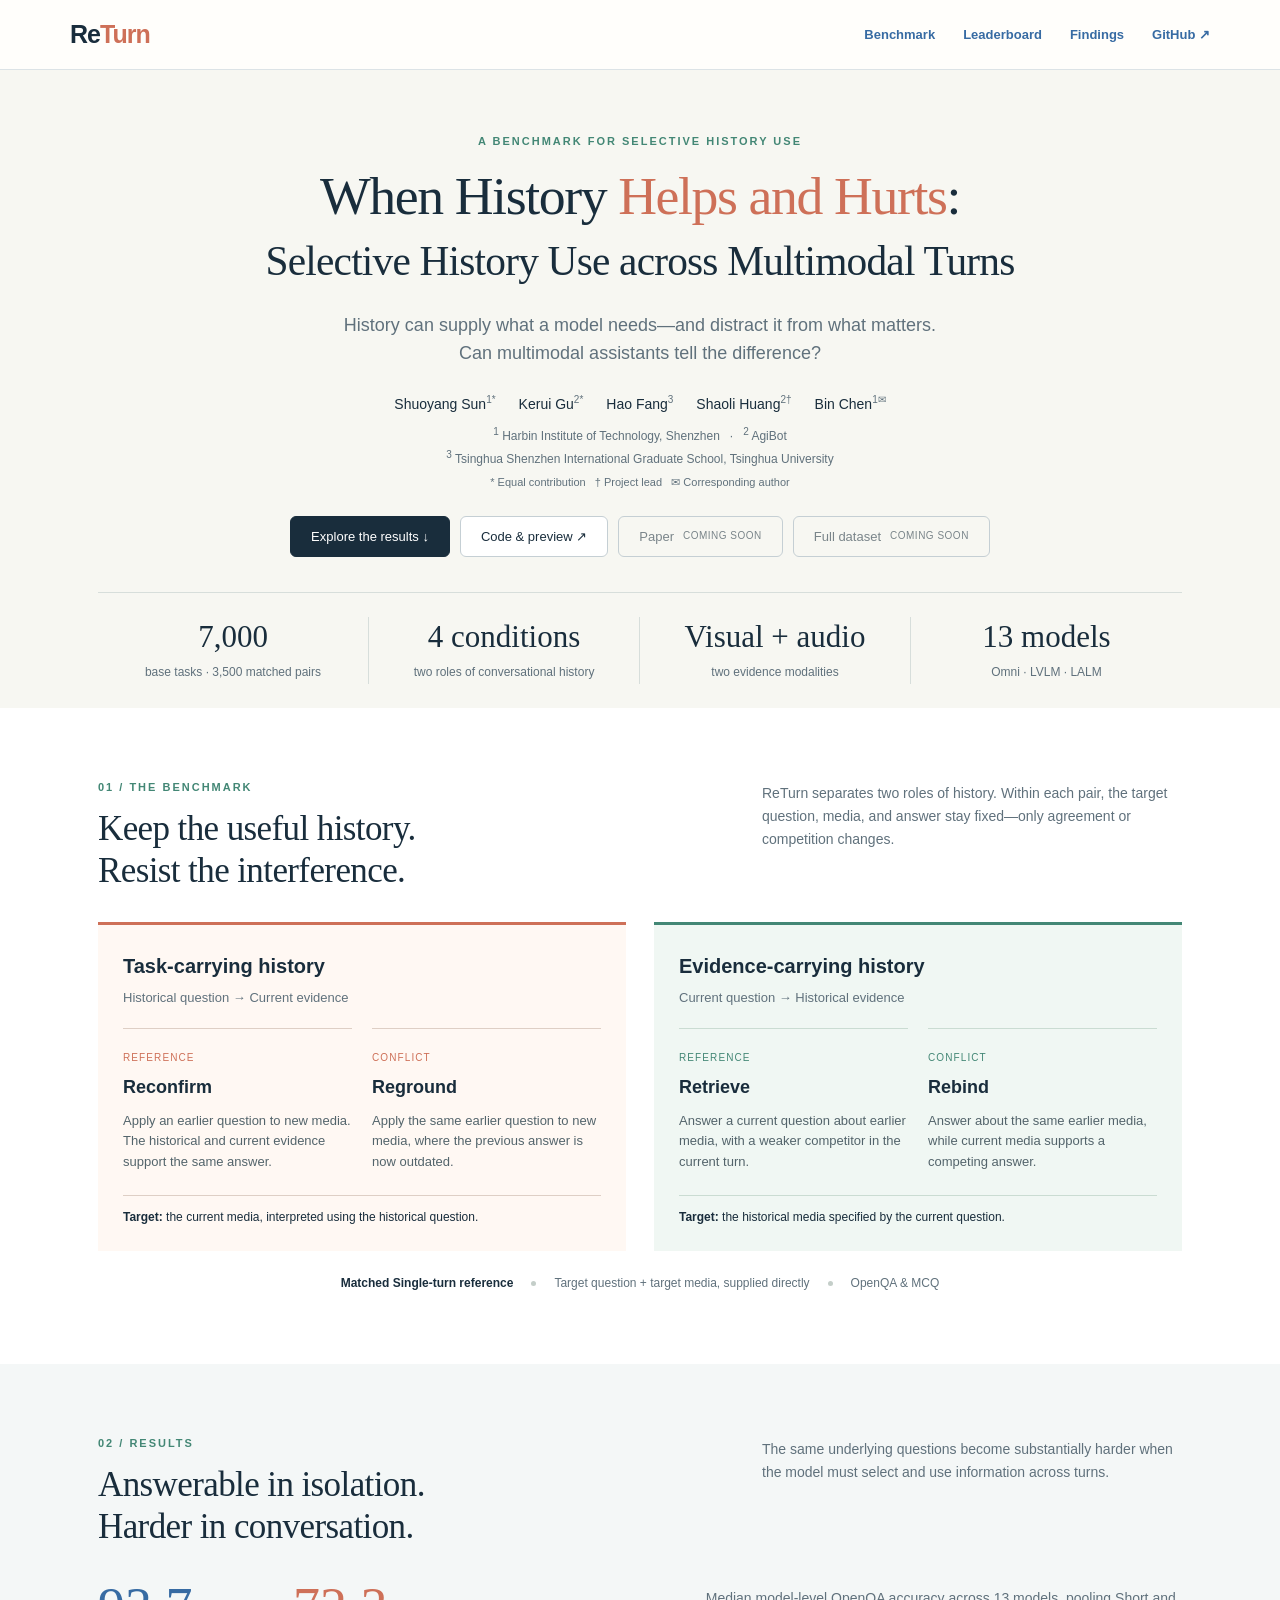
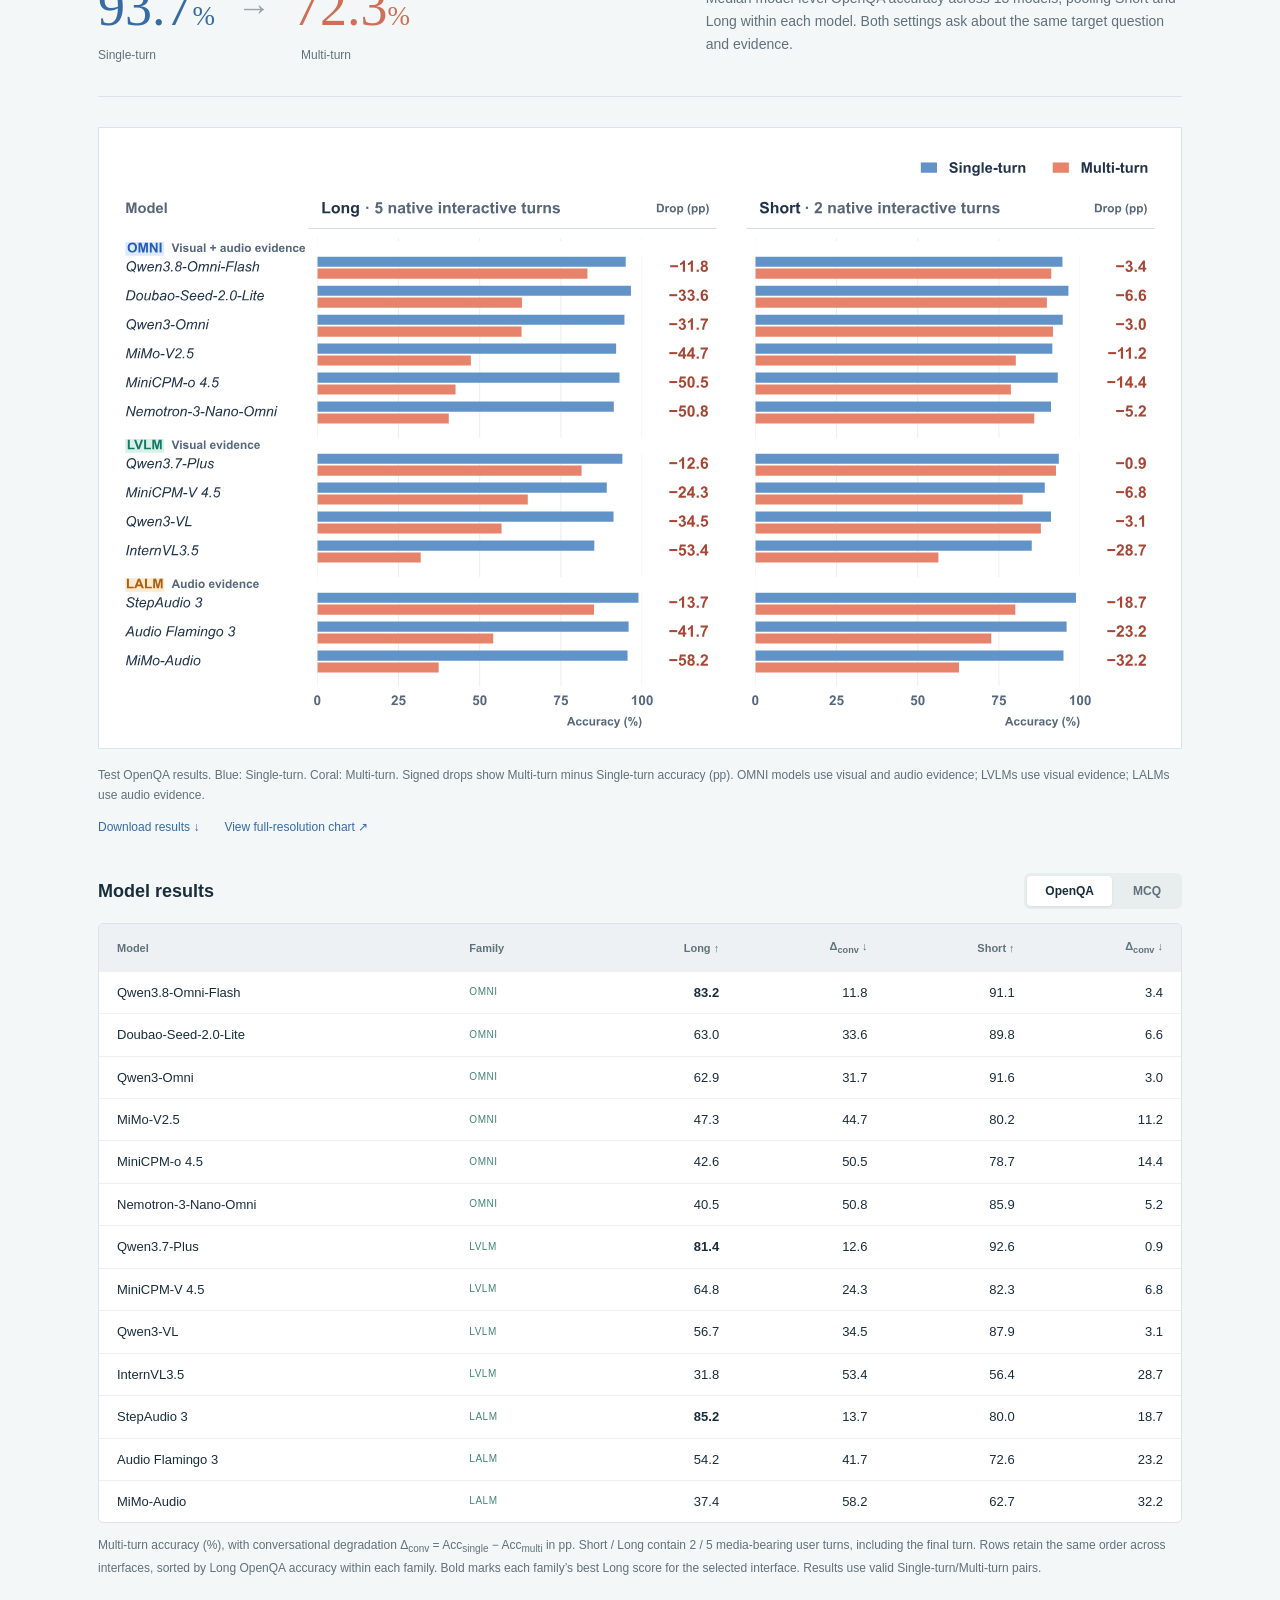
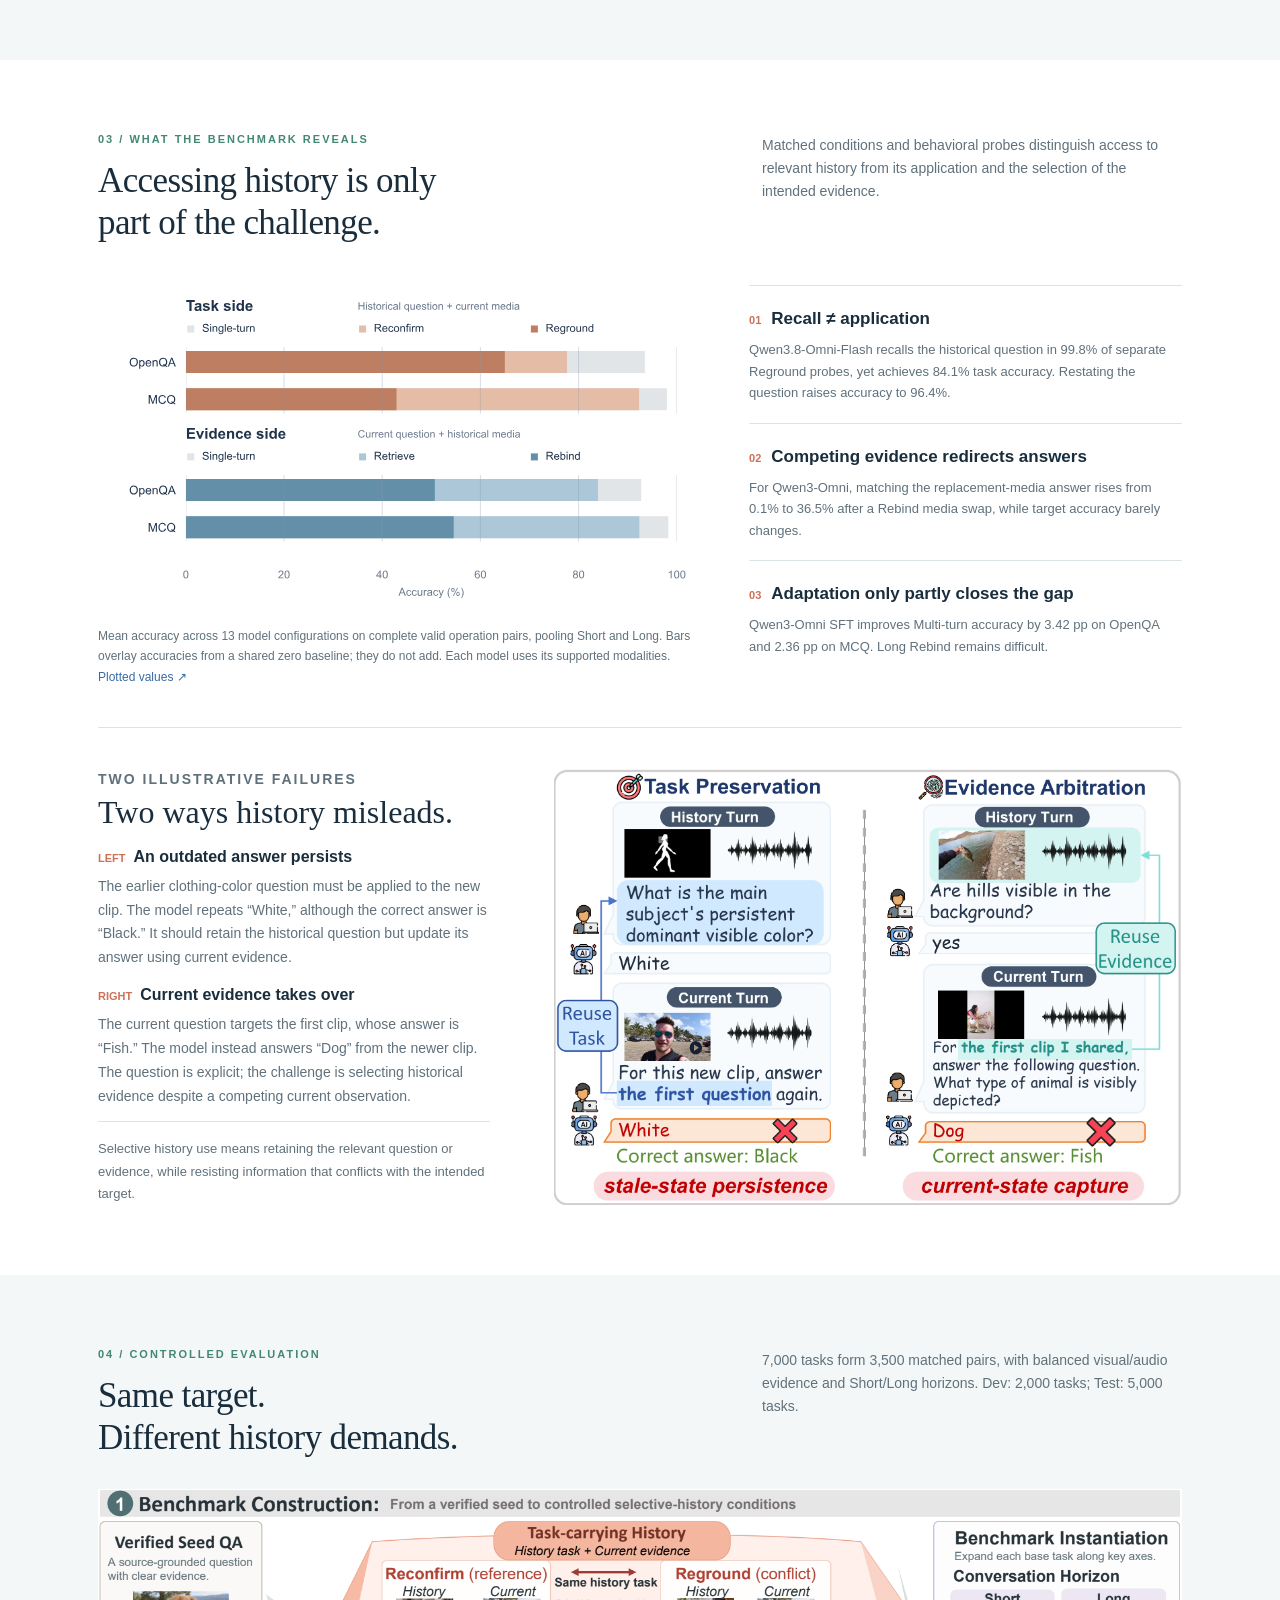
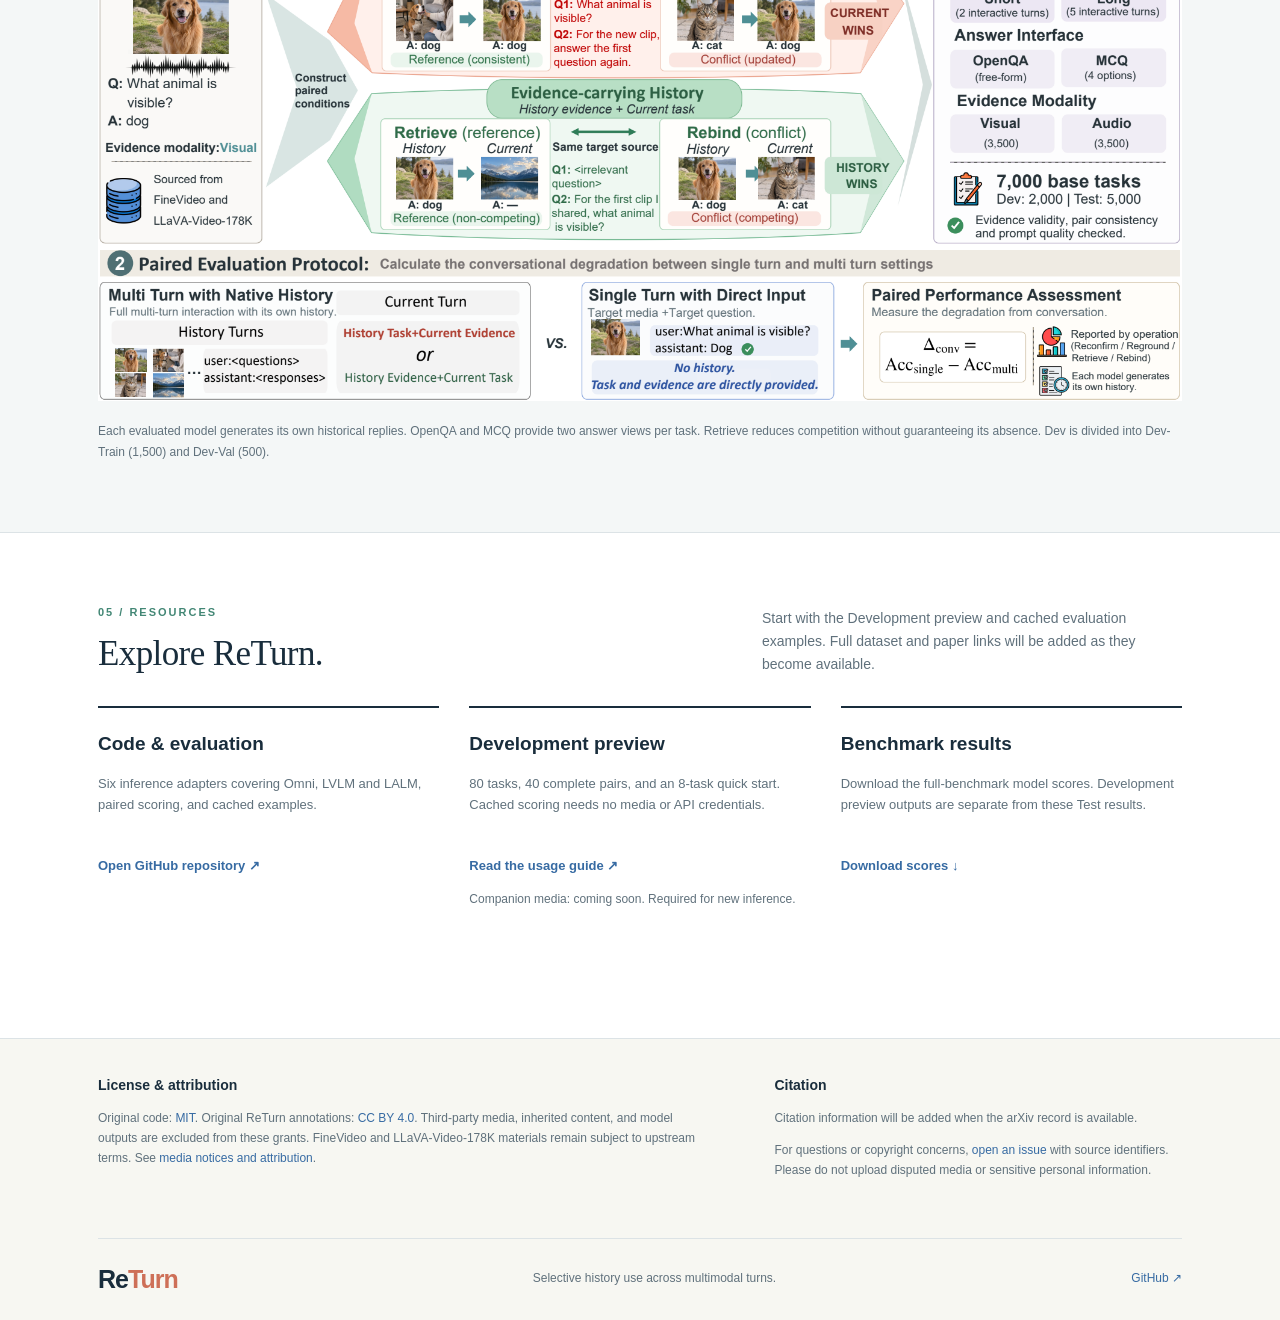
==== commit 679e88bf: "update project page" ====
--- a/docs/index.html
+++ b/docs/index.html
@@ -1,7 +1,7 @@
 <!doctype html><html lang="en"><head><meta charset="utf-8"><meta name="viewport" content="width=device-width, initial-scale=1"><title>ReTurn — When History Helps and Hurts</title><meta name="description" content="ReTurn evaluates selective history use in multimodal conversations through four controlled conditions, visual and audio evidence, and matched single-turn references."><link rel="stylesheet" href="project.css"></head><body>
 <nav><a class="brand" href="#">Re<span>Turn</span></a><div class="nav-links"><a href="#benchmark">Benchmark</a><a href="#leaderboard">Leaderboard</a><a href="#findings">Findings</a><a href="https://github.com/Link-world/ReTurn">GitHub ↗</a></div></nav>
 <header class="hero"><div class="container"><p class="eyebrow">A benchmark for selective history use</p><h1>When History <em>Helps and Hurts</em>:<span class="title-second">Selective History Use across Multimodal Turns</span></h1><p class="subtitle">History can supply what a model needs—and distract it from what matters.<br>Can multimodal assistants tell the difference?</p>
-<div class="authors"><span>Shuoyang Sun<sup>1,*</sup></span><span>Kerui Gu<sup>2,*</sup></span><span>Hao Fang<sup>3</sup></span><span>Shaoli Huang<sup>2,†</sup></span><span>Bin Chen<sup>1,✉</sup></span></div><p class="institutions"><sup>1</sup> Harbin Institute of Technology, Shenzhen &nbsp; · &nbsp; <sup>2</sup> AgiBot<br><sup>3</sup> Tsinghua Shenzhen International Graduate School, Tsinghua University</p><p class="contributions">* Equal contribution &nbsp; † Project lead &nbsp; ✉ Corresponding author</p>
+<div class="authors"><span>Shuoyang Sun<sup>1*</sup></span><span>Kerui Gu<sup>2*</sup></span><span>Hao Fang<sup>3</sup></span><span>Shaoli Huang<sup>2†</sup></span><span>Bin Chen<sup>1✉</sup></span></div><p class="institutions"><sup>1</sup> Harbin Institute of Technology, Shenzhen &nbsp; · &nbsp; <sup>2</sup> AgiBot<br><sup>3</sup> Tsinghua Shenzhen International Graduate School, Tsinghua University</p><p class="contributions">* Equal contribution &nbsp; † Project lead &nbsp; ✉ Corresponding author</p>
 <div class="buttons"><a class="button primary" href="#leaderboard">Explore the results ↓</a><a class="button" href="https://github.com/Link-world/ReTurn">Code &amp; preview ↗</a><span class="button disabled">Paper <small>Coming soon</small></span><span class="button disabled">Full dataset <small>Coming soon</small></span></div>
 <div class="metrics"><div class="metric"><b>7,000</b><span>base tasks · 3,500 matched pairs</span></div><div class="metric"><b>4 conditions</b><span>two roles of conversational history</span></div><div class="metric"><b>Visual + audio</b><span>two evidence modalities</span></div><div class="metric"><b>13 models</b><span>Omni · LVLM · LALM</span></div></div></div></header>
 <main><section id="benchmark"><div class="container"><div class="section-head"><div><span class="eyebrow">01 / The benchmark</span><h2>Keep the useful history.<br>Resist the interference.</h2></div><p>ReTurn separates two roles of history. Within each pair, the target question, media, and answer stay fixed—only agreement or competition changes.</p></div>
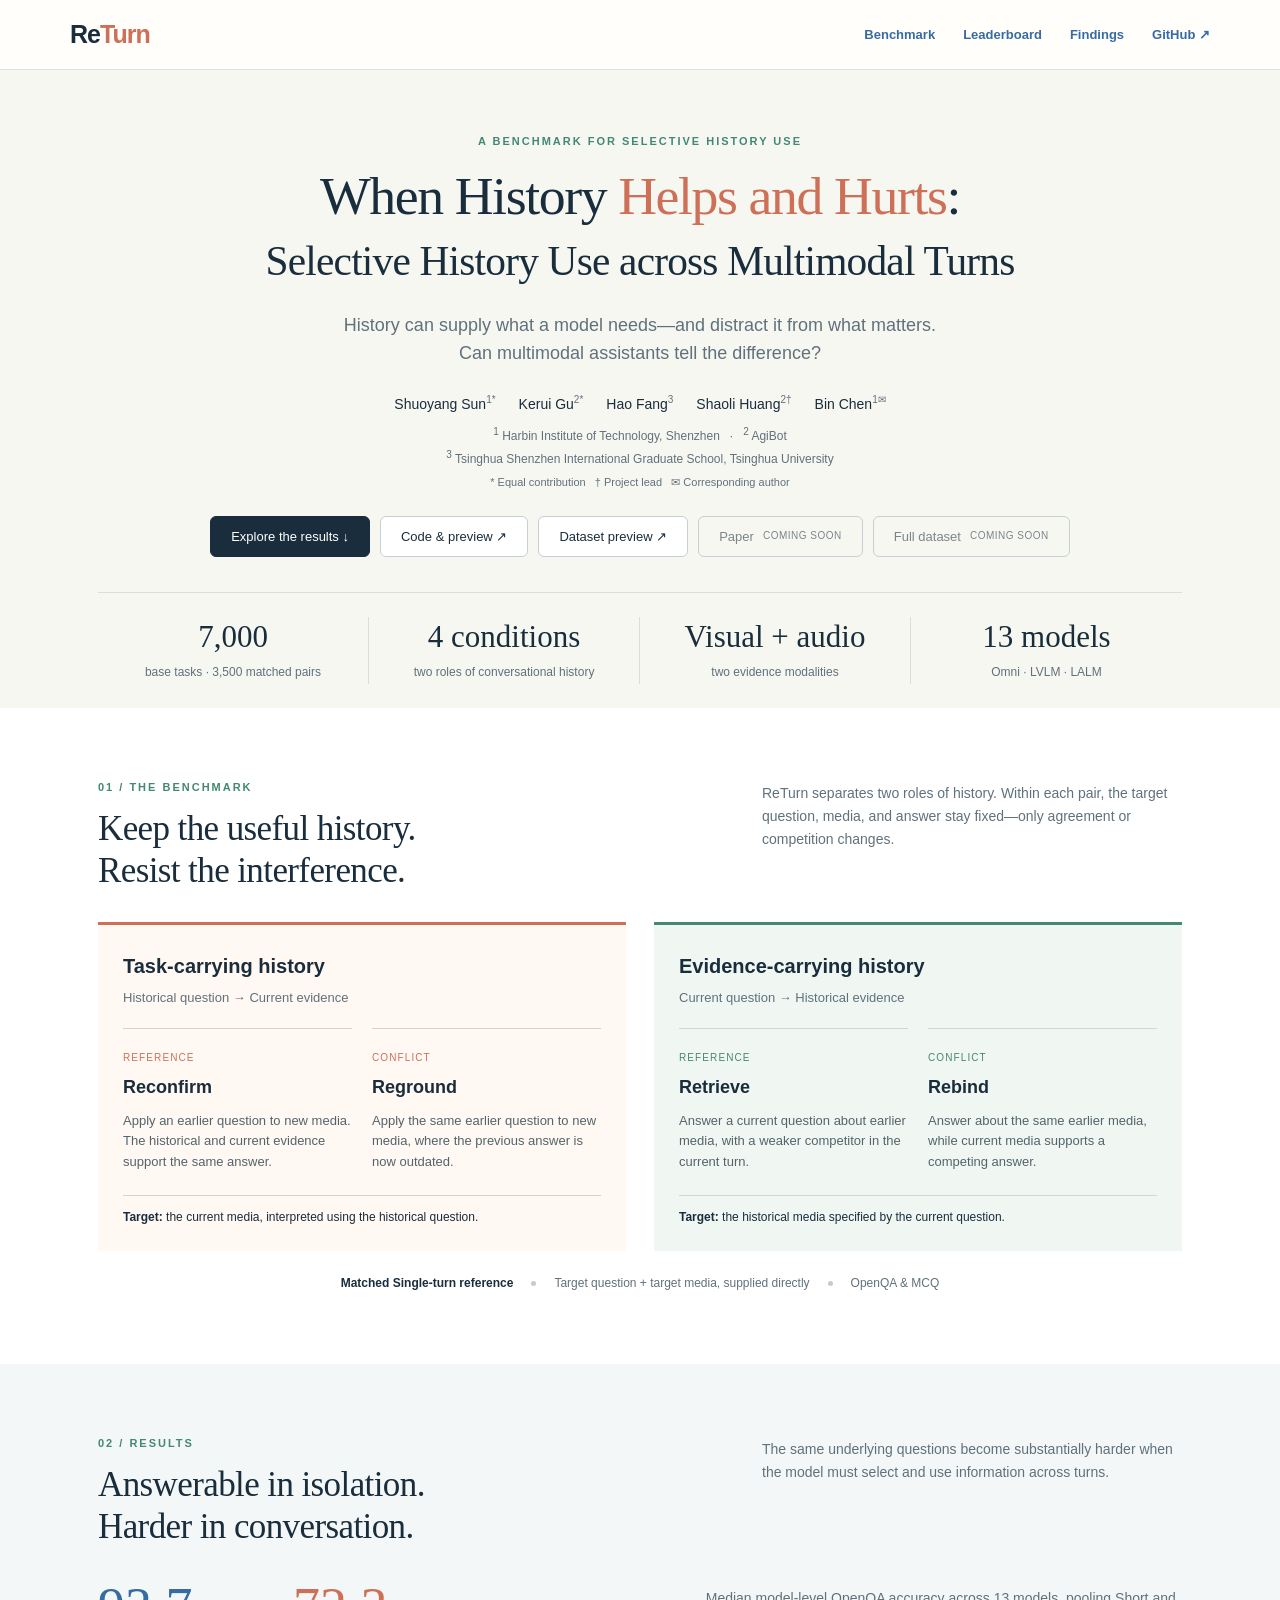
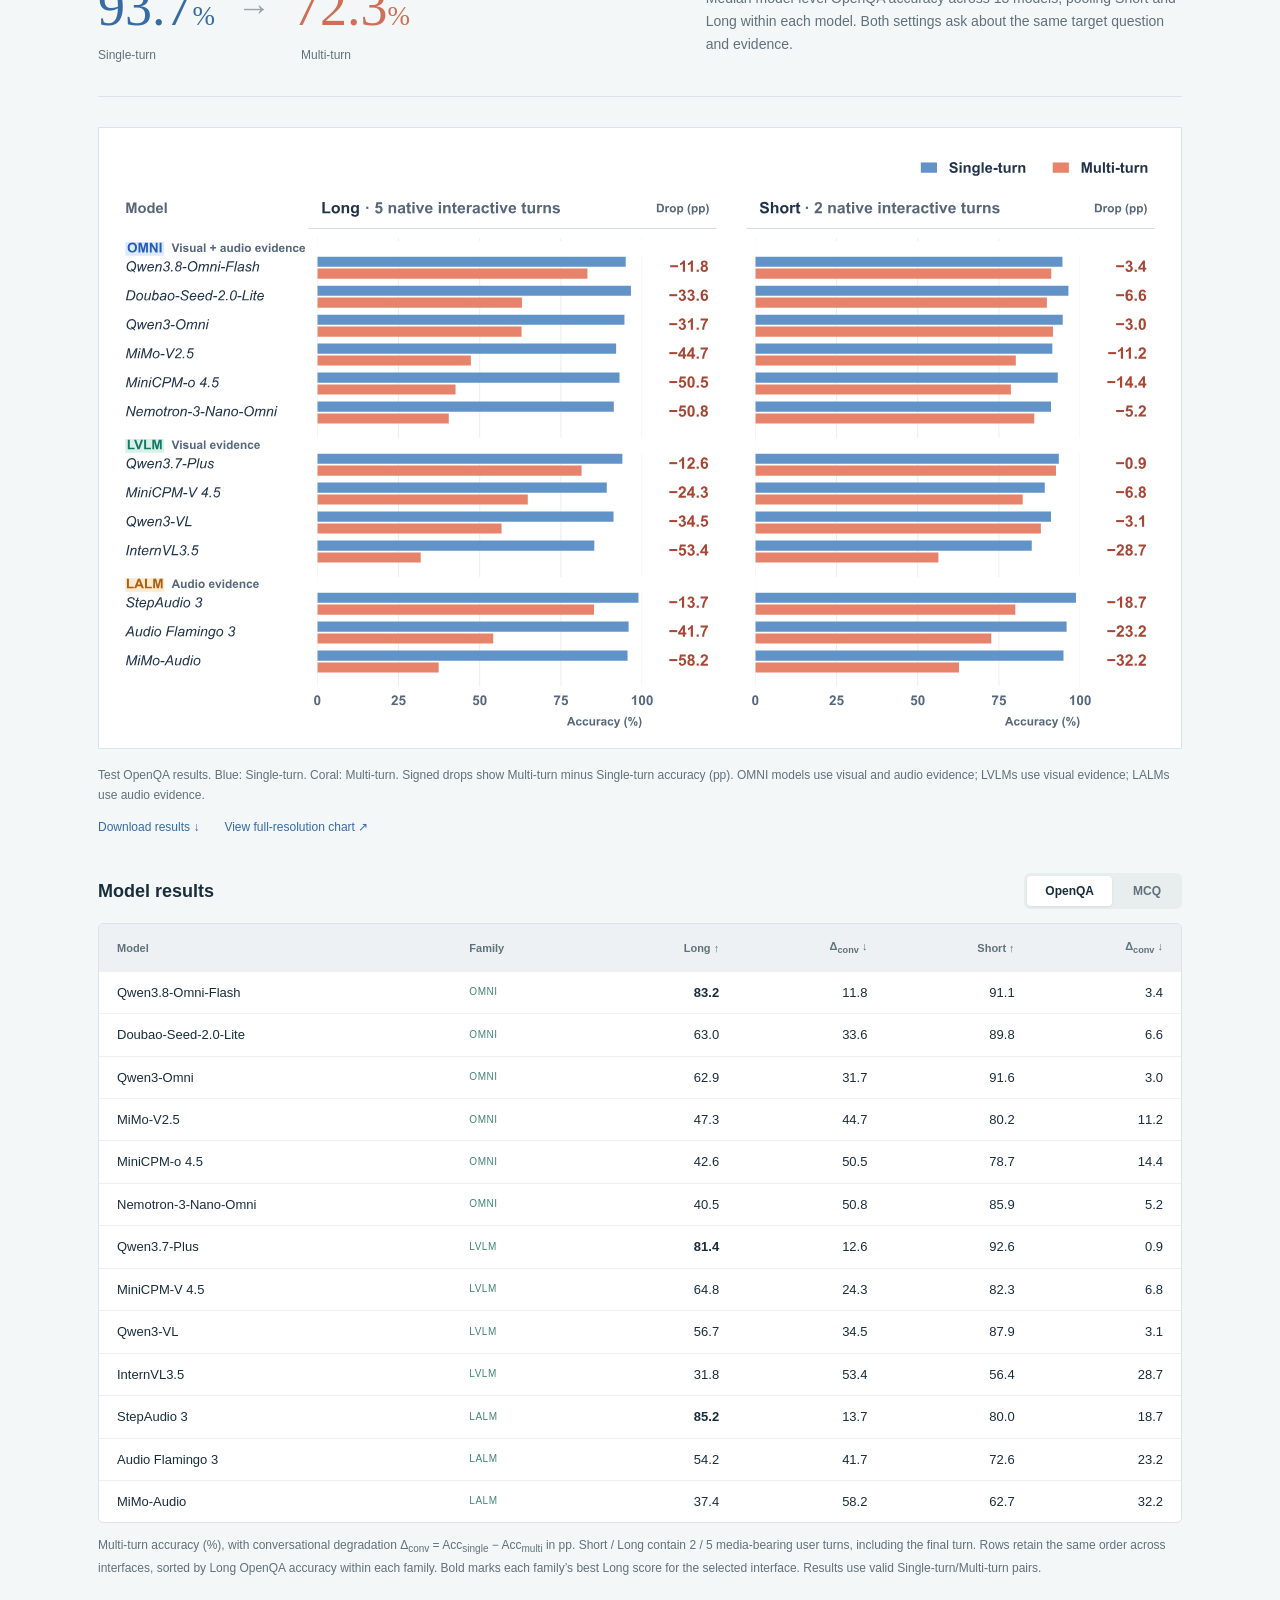
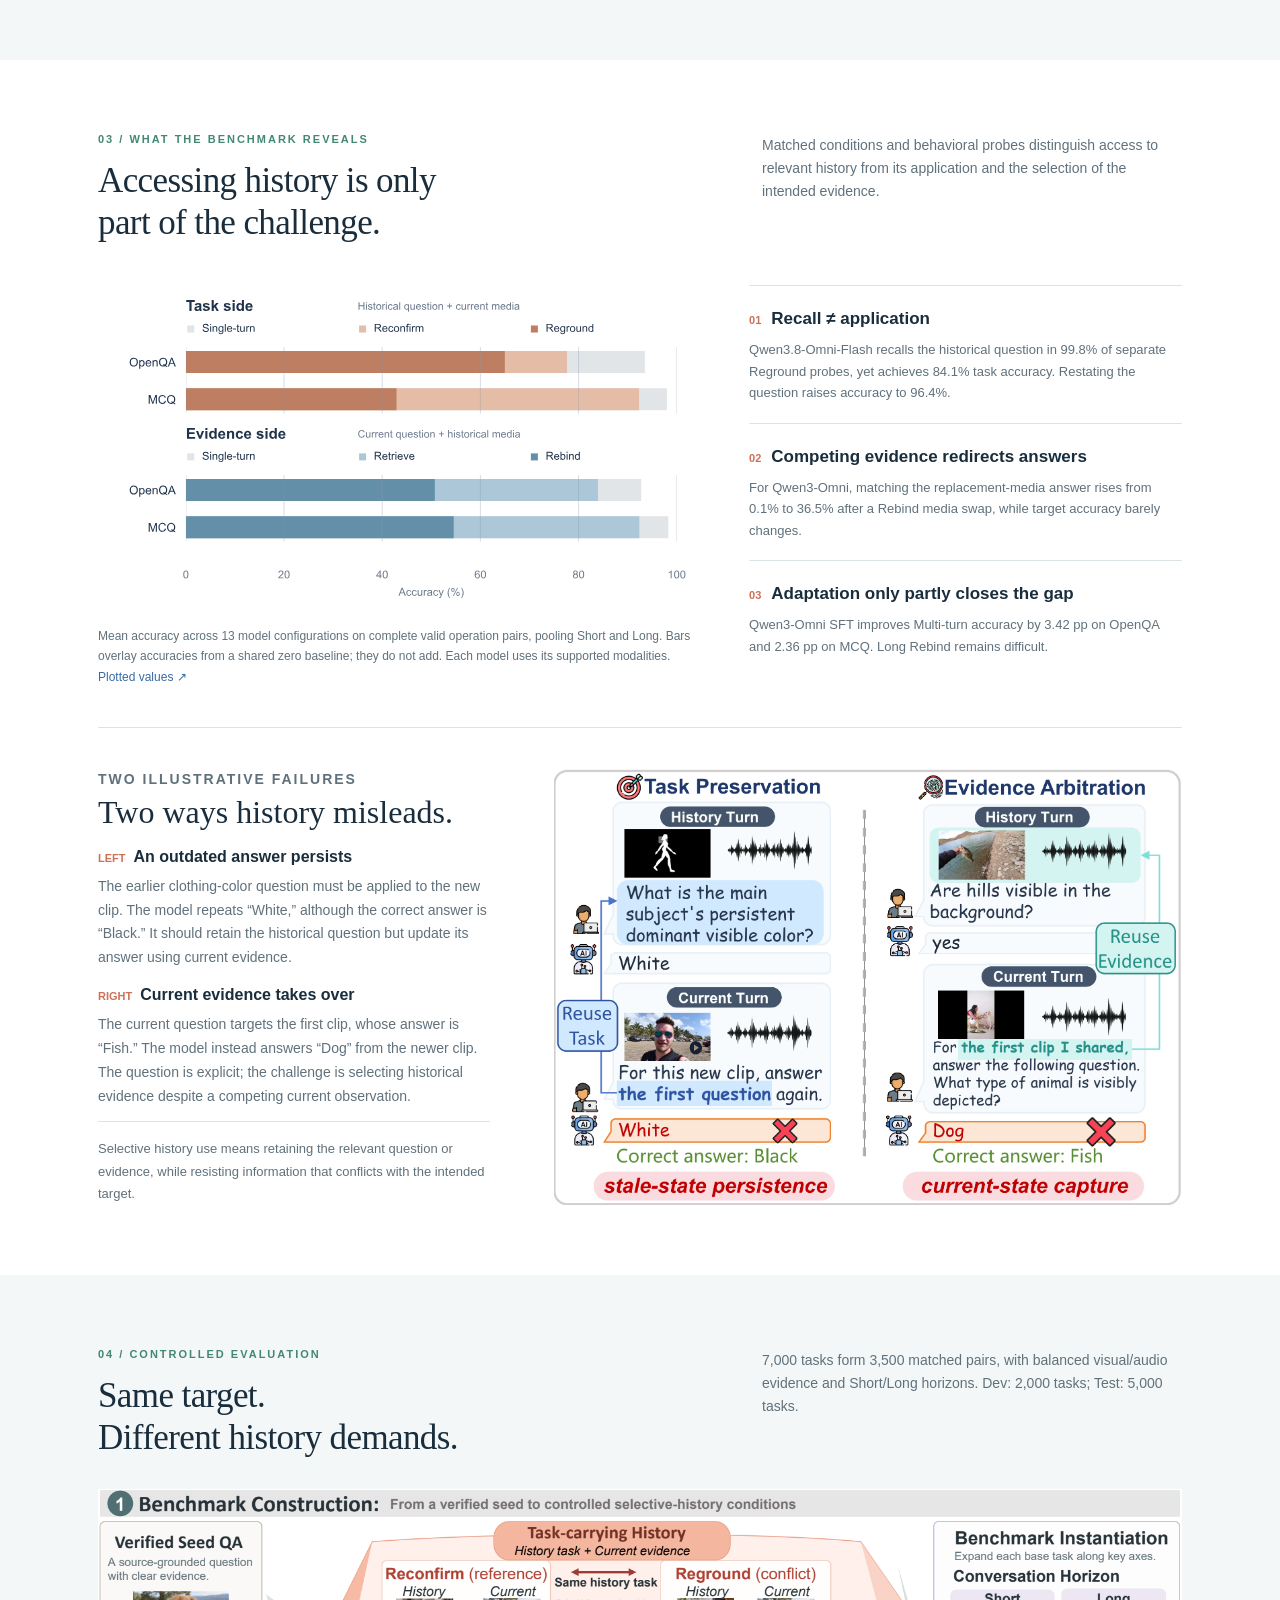
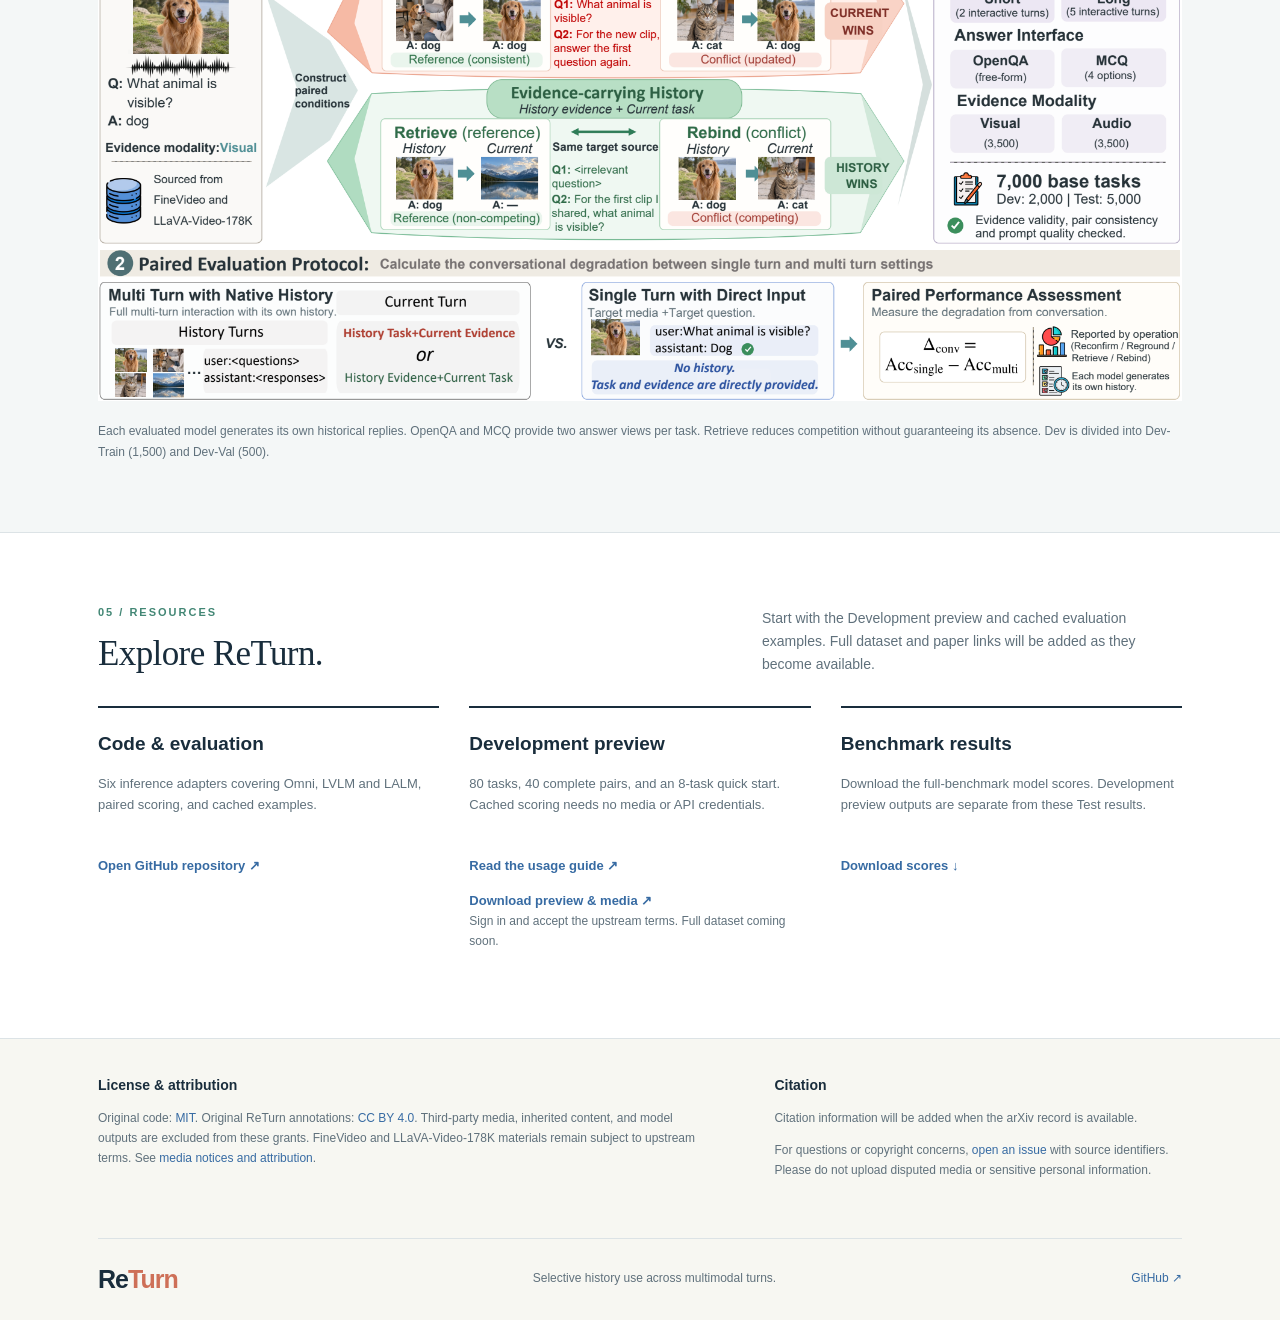
==== commit 7f5eb977: "Add Hugging Face preview and media download links" ====
--- a/docs/index.html
+++ b/docs/index.html
@@ -2,7 +2,7 @@
 <nav><a class="brand" href="#">Re<span>Turn</span></a><div class="nav-links"><a href="#benchmark">Benchmark</a><a href="#leaderboard">Leaderboard</a><a href="#findings">Findings</a><a href="https://github.com/Link-world/ReTurn">GitHub ↗</a></div></nav>
 <header class="hero"><div class="container"><p class="eyebrow">A benchmark for selective history use</p><h1>When History <em>Helps and Hurts</em>:<span class="title-second">Selective History Use across Multimodal Turns</span></h1><p class="subtitle">History can supply what a model needs—and distract it from what matters.<br>Can multimodal assistants tell the difference?</p>
 <div class="authors"><span>Shuoyang Sun<sup>1*</sup></span><span>Kerui Gu<sup>2*</sup></span><span>Hao Fang<sup>3</sup></span><span>Shaoli Huang<sup>2†</sup></span><span>Bin Chen<sup>1✉</sup></span></div><p class="institutions"><sup>1</sup> Harbin Institute of Technology, Shenzhen &nbsp; · &nbsp; <sup>2</sup> AgiBot<br><sup>3</sup> Tsinghua Shenzhen International Graduate School, Tsinghua University</p><p class="contributions">* Equal contribution &nbsp; † Project lead &nbsp; ✉ Corresponding author</p>
-<div class="buttons"><a class="button primary" href="#leaderboard">Explore the results ↓</a><a class="button" href="https://github.com/Link-world/ReTurn">Code &amp; preview ↗</a><span class="button disabled">Paper <small>Coming soon</small></span><span class="button disabled">Full dataset <small>Coming soon</small></span></div>
+<div class="buttons"><a class="button primary" href="#leaderboard">Explore the results ↓</a><a class="button" href="https://github.com/Link-world/ReTurn">Code &amp; preview ↗</a><a class="button" href="https://huggingface.co/datasets/Link-world/ReTurn">Dataset preview ↗</a><span class="button disabled">Paper <small>Coming soon</small></span><span class="button disabled">Full dataset <small>Coming soon</small></span></div>
 <div class="metrics"><div class="metric"><b>7,000</b><span>base tasks · 3,500 matched pairs</span></div><div class="metric"><b>4 conditions</b><span>two roles of conversational history</span></div><div class="metric"><b>Visual + audio</b><span>two evidence modalities</span></div><div class="metric"><b>13 models</b><span>Omni · LVLM · LALM</span></div></div></div></header>
 <main><section id="benchmark"><div class="container"><div class="section-head"><div><span class="eyebrow">01 / The benchmark</span><h2>Keep the useful history.<br>Resist the interference.</h2></div><p>ReTurn separates two roles of history. Within each pair, the target question, media, and answer stay fixed—only agreement or competition changes.</p></div>
 <div class="duality"><div class="side"><h3>Task-carrying history</h3><div class="formula">Historical question → Current evidence</div><div class="conditions"><div class="condition"><span class="tag">Reference</span><h4>Reconfirm</h4><p>Apply an earlier question to new media. The historical and current evidence support the same answer.</p></div><div class="condition"><span class="tag">Conflict</span><h4>Reground</h4><p>Apply the same earlier question to new media, where the previous answer is now outdated.</p></div></div><div class="target"><b>Target:</b> the current media, interpreted using the historical question.</div></div>
@@ -247,6 +247,6 @@
 <div class="findings-grid"><figure class="figure"><img src="assets/history_ladders.svg" alt="Two history-use ladders across OpenQA and MCQ"><figcaption>Mean accuracy across 13 model configurations on complete valid operation pairs, pooling Short and Long. Bars overlay accuracies from a shared zero baseline; they do not add. Each model uses its supported modalities. <a href="assets/history_ladders.csv">Plotted values ↗</a></figcaption></figure><div><div class="finding"><h3><span class="index">01</span>Recall ≠ application</h3><p>Qwen3.8-Omni-Flash recalls the historical question in 99.8% of separate Reground probes, yet achieves 84.1% task accuracy. Restating the question raises accuracy to 96.4%.</p></div><div class="finding"><h3><span class="index">02</span>Competing evidence redirects answers</h3><p>For Qwen3-Omni, matching the replacement-media answer rises from 0.1% to 36.5% after a Rebind media swap, while target accuracy barely changes.</p></div><div class="finding"><h3><span class="index">03</span>Adaptation only partly closes the gap</h3><p>Qwen3-Omni SFT improves Multi-turn accuracy by 3.42 pp on OpenQA and 2.36 pp on MCQ. Long Rebind remains difficult.</p></div></div></div>
 <div class="cases"><div class="case-layout"><div class="case-copy"><div><p class="eyebrow">Two illustrative failures</p><h3 class="case-title">Two ways history misleads.</h3></div><div><h4><span>LEFT</span>An outdated answer persists</h4><p>The earlier clothing-color question must be applied to the new clip. The model repeats “White,” although the correct answer is “Black.” It should retain the historical question but update its answer using current evidence.</p></div><div><h4><span>RIGHT</span>Current evidence takes over</h4><p>The current question targets the first clip, whose answer is “Fish.” The model instead answers “Dog” from the newer clip. The question is explicit; the challenge is selecting historical evidence despite a competing current observation.</p></div><p class="case-takeaway">Selective history use means retaining the relevant question or evidence, while resisting information that conflicts with the intended target.</p></div><figure class="figure"><img src="assets/history_cases.png" alt="Paper examples of task-carrying and evidence-carrying history failures"></figure></div></div></div></section>
 <section class="tint construction"><div class="container"><div class="section-head"><div><span class="eyebrow">04 / Controlled evaluation</span><h2>Same target.<br>Different history demands.</h2></div><p>7,000 tasks form 3,500 matched pairs, with balanced visual/audio evidence and Short/Long horizons. Dev: 2,000 tasks; Test: 5,000 tasks.</p></div><figure class="figure"><img src="assets/construction.png" alt="ReTurn benchmark construction and paired evaluation protocol"><figcaption>Each evaluated model generates its own historical replies. OpenQA and MCQ provide two answer views per task. Retrieve reduces competition without guaranteeing its absence. Dev is divided into Dev-Train (1,500) and Dev-Val (500).</figcaption></figure></div></section>
-<section id="resources"><div class="container"><div class="section-head"><div><span class="eyebrow">05 / Resources</span><h2>Explore ReTurn.</h2></div><p>Start with the Development preview and cached evaluation examples. Full dataset and paper links will be added as they become available.</p></div><div class="resource-grid"><div class="resource"><h3>Code &amp; evaluation</h3><p>Six inference adapters covering Omni, LVLM and LALM, paired scoring, and cached examples.</p><a href="https://github.com/Link-world/ReTurn">Open GitHub repository ↗</a></div><div class="resource"><h3>Development preview</h3><p>80 tasks, 40 complete pairs, and an 8-task quick start. Cached scoring needs no media or API credentials.</p><a href="https://github.com/Link-world/ReTurn/blob/main/USAGE.md">Read the usage guide ↗</a><p class="soon">Companion media: coming soon. Required for new inference.</p></div><div class="resource"><h3>Benchmark results</h3><p>Download the full-benchmark model scores. Development preview outputs are separate from these Test results.</p><a href="assets/leaderboard.csv" download>Download scores ↓</a></div></div></div></section></main>
+<section id="resources"><div class="container"><div class="section-head"><div><span class="eyebrow">05 / Resources</span><h2>Explore ReTurn.</h2></div><p>Start with the Development preview and cached evaluation examples. Full dataset and paper links will be added as they become available.</p></div><div class="resource-grid"><div class="resource"><h3>Code &amp; evaluation</h3><p>Six inference adapters covering Omni, LVLM and LALM, paired scoring, and cached examples.</p><a href="https://github.com/Link-world/ReTurn">Open GitHub repository ↗</a></div><div class="resource"><h3>Development preview</h3><p>80 tasks, 40 complete pairs, and an 8-task quick start. Cached scoring needs no media or API credentials.</p><a href="https://github.com/Link-world/ReTurn/blob/main/USAGE.md">Read the usage guide ↗</a><p class="soon"><a href="https://huggingface.co/datasets/Link-world/ReTurn">Download preview &amp; media ↗</a><br>Sign in and accept the upstream terms. Full dataset coming soon.</p></div><div class="resource"><h3>Benchmark results</h3><p>Download the full-benchmark model scores. Development preview outputs are separate from these Test results.</p><a href="assets/leaderboard.csv" download>Download scores ↓</a></div></div></div></section></main>
 <footer><div class="container"><div class="footer-grid"><div><h3>License &amp; attribution</h3><p>Original code: <a href="https://github.com/Link-world/ReTurn/blob/main/LICENSE">MIT</a>. Original ReTurn annotations: <a href="https://github.com/Link-world/ReTurn/blob/main/LICENSE-DATA">CC BY 4.0</a>. Third-party media, inherited content, and model outputs are excluded from these grants. FineVideo and LLaVA-Video-178K materials remain subject to upstream terms. See <a href="https://github.com/Link-world/ReTurn/blob/main/THIRD_PARTY_MEDIA.md">media notices and attribution</a>.</p></div><div id="citation"><h3>Citation</h3><p>Citation information will be added when the arXiv record is available.</p><p>For questions or copyright concerns, <a href="https://github.com/Link-world/ReTurn/issues">open an issue</a> with source identifiers. Please do not upload disputed media or sensitive personal information.</p></div></div><div class="footer-bottom"><a class="brand" href="#">Re<span>Turn</span></a><span>Selective history use across multimodal turns.</span><a href="https://github.com/Link-world/ReTurn">GitHub ↗</a></div></div></footer>
 <script>const tabs=[...document.querySelectorAll('[role="tab"]')];function selectTab(t){tabs.forEach(b=>{const active=b===t;b.setAttribute('aria-selected',active);b.tabIndex=active?0:-1;document.getElementById(b.getAttribute('aria-controls')).hidden=!active;});}tabs.forEach((t,i)=>{t.addEventListener('click',()=>selectTab(t));t.addEventListener('keydown',e=>{if(['ArrowLeft','ArrowRight','Home','End'].includes(e.key)){e.preventDefault();const next=e.key==='Home'?0:e.key==='End'?1:1-i;selectTab(tabs[next]);tabs[next].focus();}});});</script></body></html>
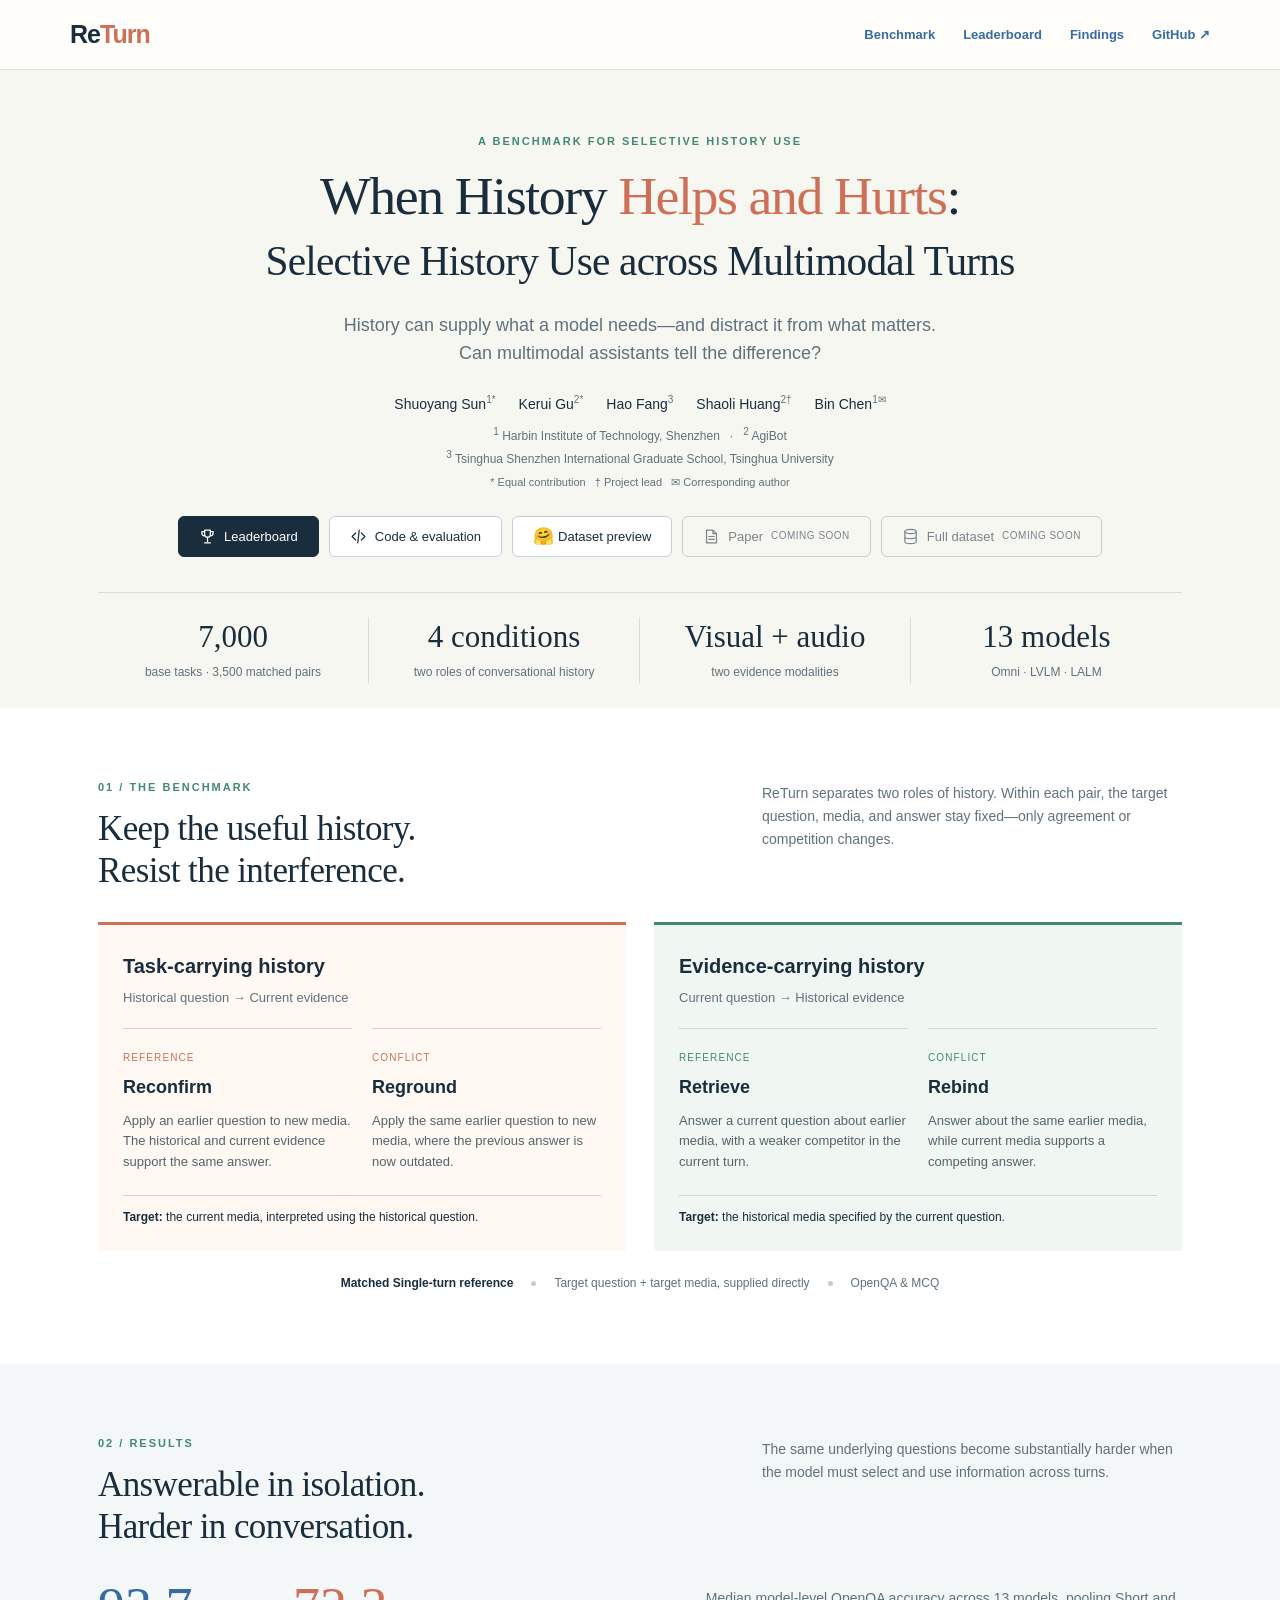
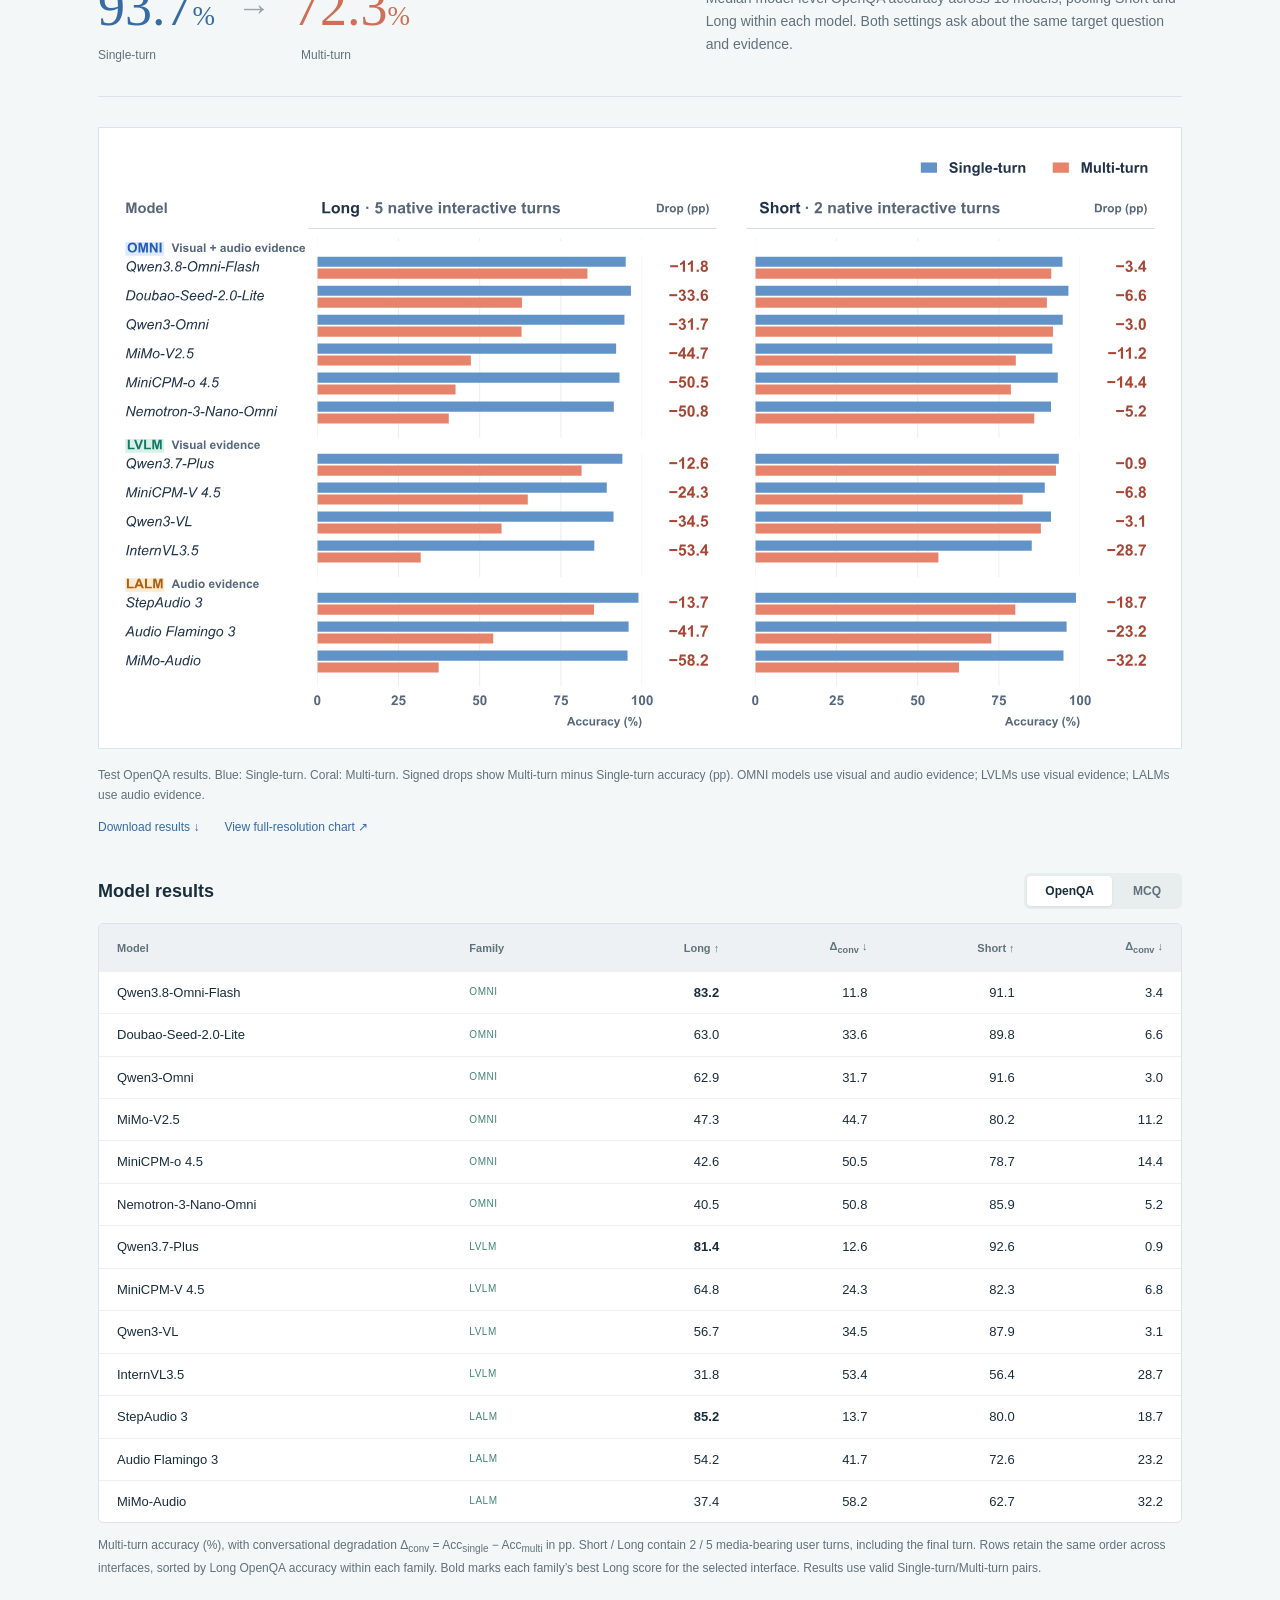
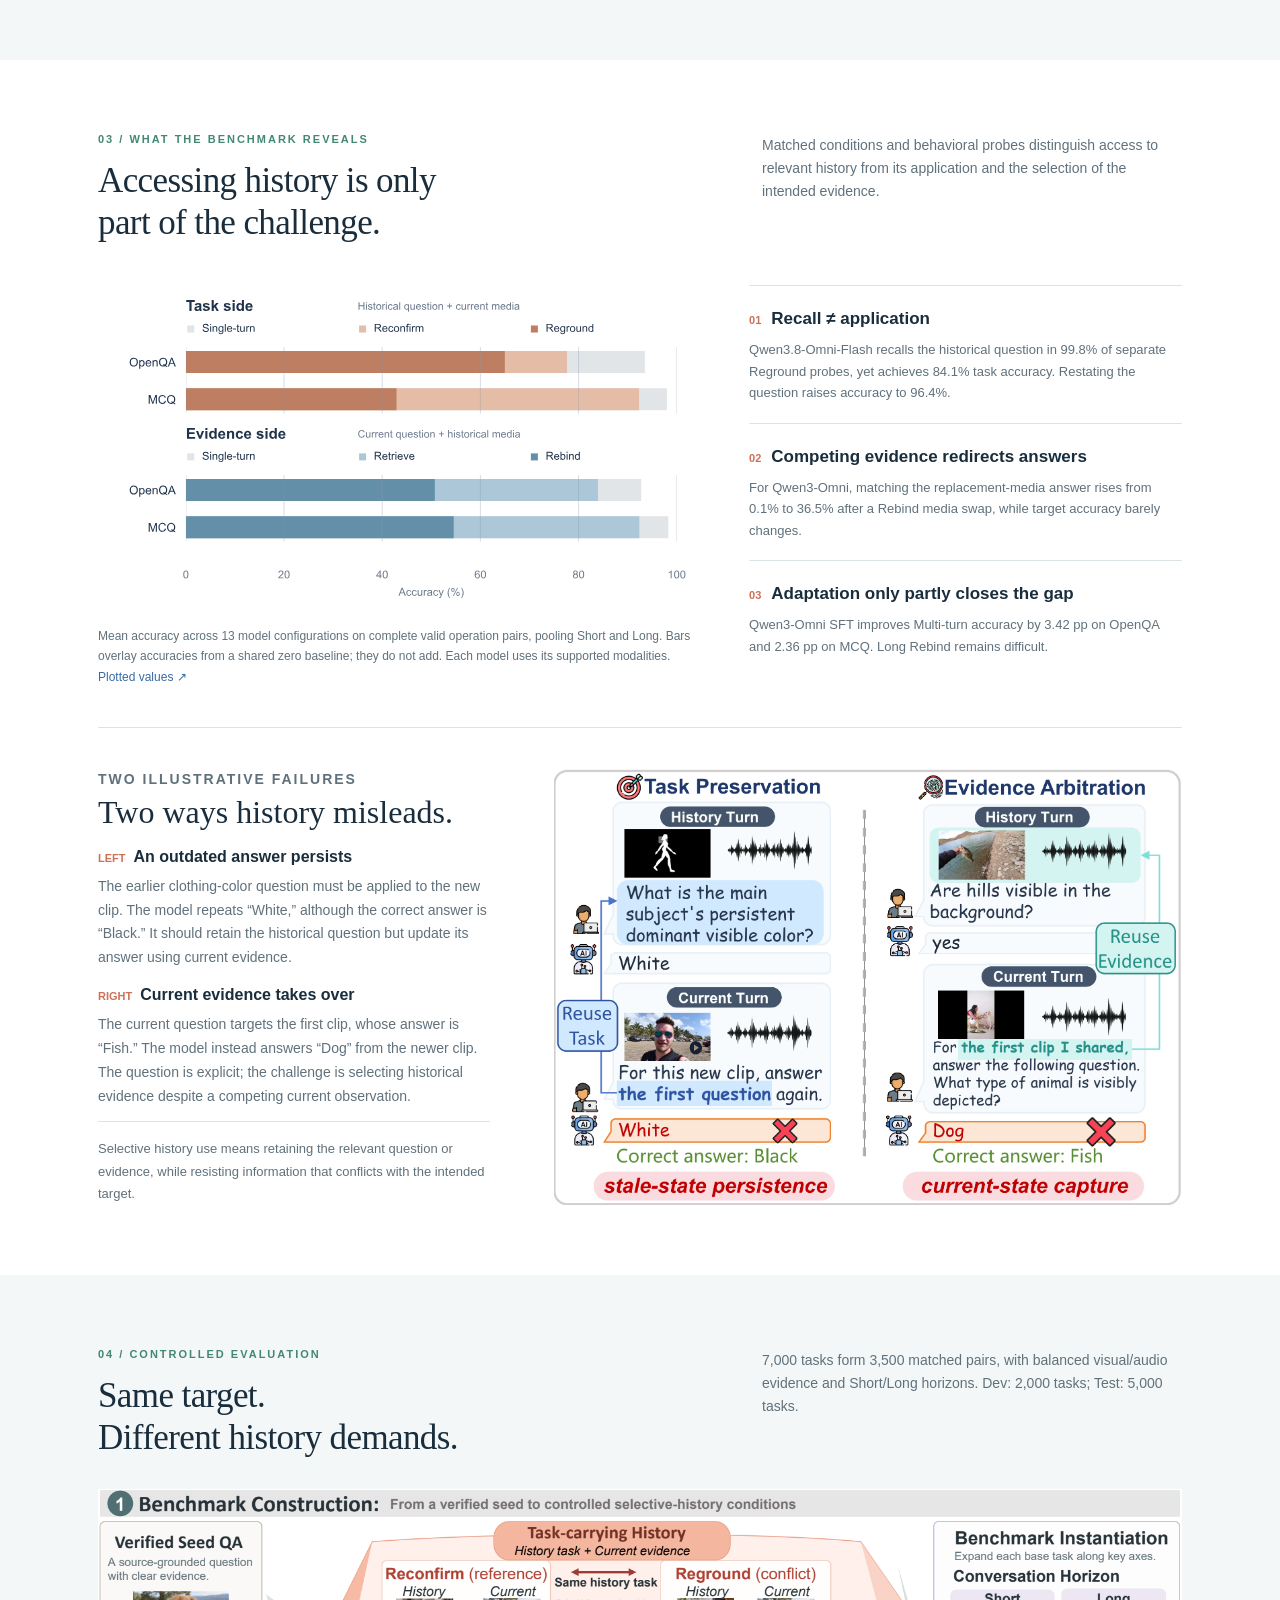
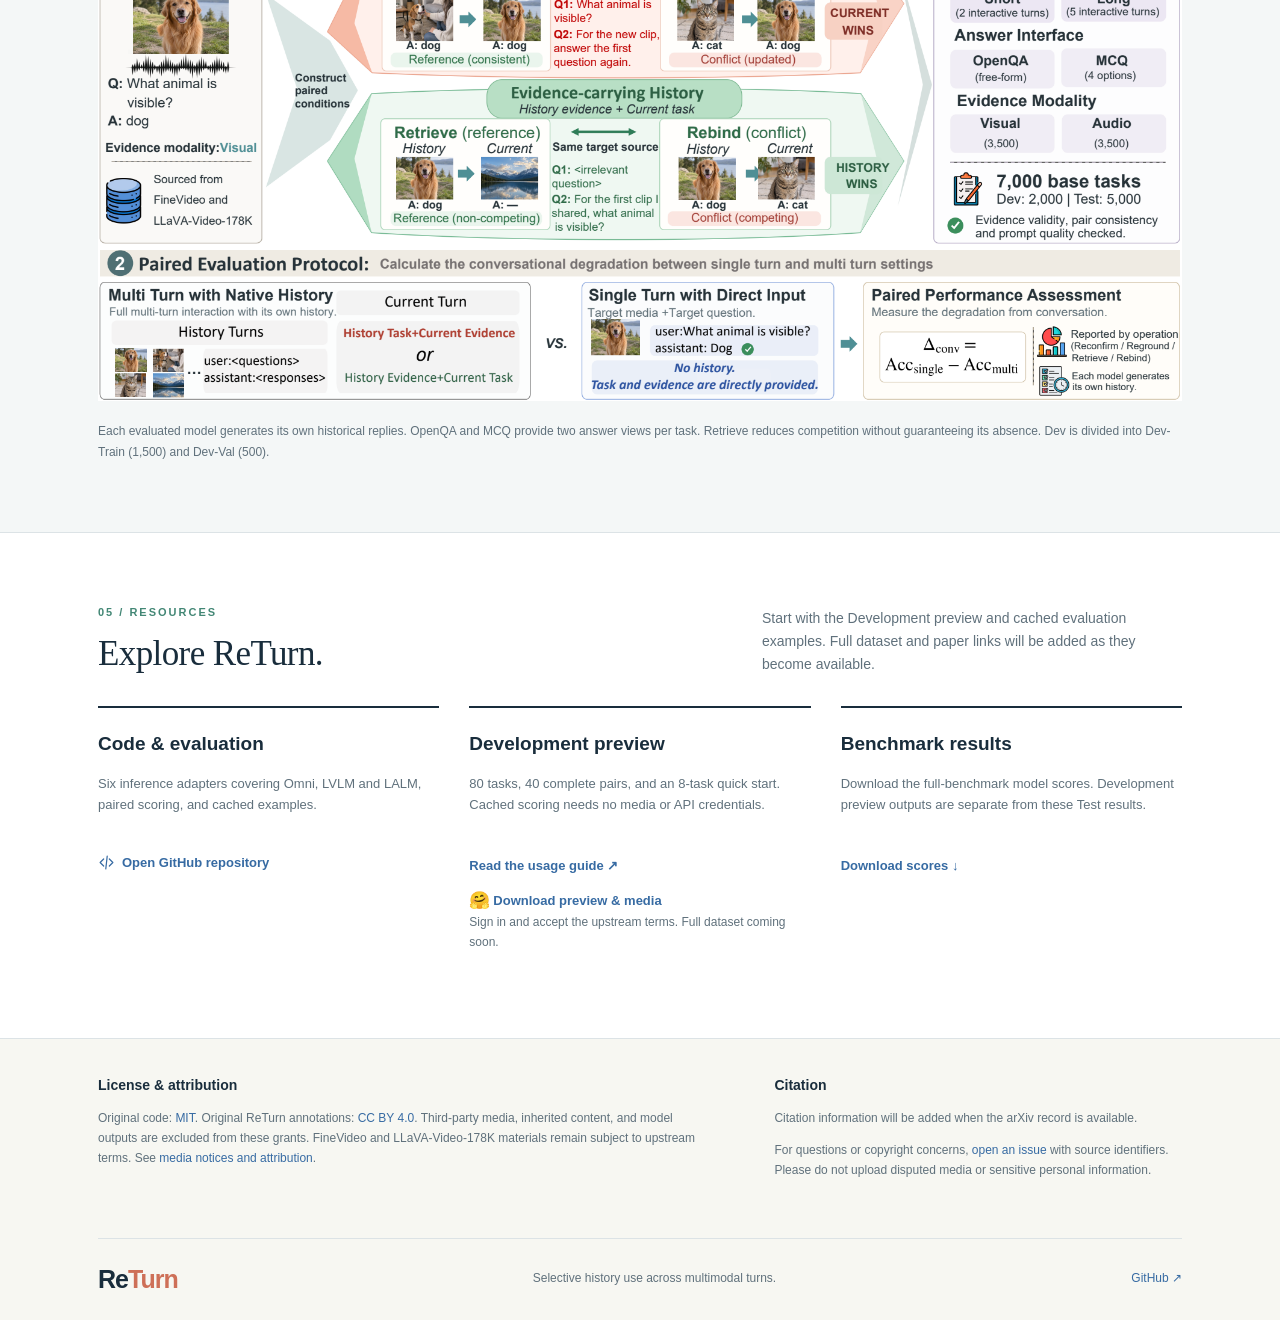
==== commit ddb57e26: "update icons" ====
--- a/docs/index.html
+++ b/docs/index.html
@@ -2,7 +2,7 @@
 <nav><a class="brand" href="#">Re<span>Turn</span></a><div class="nav-links"><a href="#benchmark">Benchmark</a><a href="#leaderboard">Leaderboard</a><a href="#findings">Findings</a><a href="https://github.com/Link-world/ReTurn">GitHub ↗</a></div></nav>
 <header class="hero"><div class="container"><p class="eyebrow">A benchmark for selective history use</p><h1>When History <em>Helps and Hurts</em>:<span class="title-second">Selective History Use across Multimodal Turns</span></h1><p class="subtitle">History can supply what a model needs—and distract it from what matters.<br>Can multimodal assistants tell the difference?</p>
 <div class="authors"><span>Shuoyang Sun<sup>1*</sup></span><span>Kerui Gu<sup>2*</sup></span><span>Hao Fang<sup>3</sup></span><span>Shaoli Huang<sup>2†</sup></span><span>Bin Chen<sup>1✉</sup></span></div><p class="institutions"><sup>1</sup> Harbin Institute of Technology, Shenzhen &nbsp; · &nbsp; <sup>2</sup> AgiBot<br><sup>3</sup> Tsinghua Shenzhen International Graduate School, Tsinghua University</p><p class="contributions">* Equal contribution &nbsp; † Project lead &nbsp; ✉ Corresponding author</p>
-<div class="buttons"><a class="button primary" href="#leaderboard">Explore the results ↓</a><a class="button" href="https://github.com/Link-world/ReTurn">Code &amp; preview ↗</a><a class="button" href="https://huggingface.co/datasets/Link-world/ReTurn">Dataset preview ↗</a><span class="button disabled">Paper <small>Coming soon</small></span><span class="button disabled">Full dataset <small>Coming soon</small></span></div>
+<div class="buttons"><a class="button primary" href="#leaderboard"><svg class="resource-icon" viewBox="0 0 24 24" fill="none" stroke="currentColor" stroke-width="1.7" stroke-linecap="round" stroke-linejoin="round" aria-hidden="true"><path d="M8 3h8v6a4 4 0 0 1-8 0V3Zm4 10v6m-4 2h8M8 5H4v2a4 4 0 0 0 4 4m8-6h4v2a4 4 0 0 1-4 4"/></svg>Leaderboard</a><a class="button" href="https://github.com/Link-world/ReTurn"><svg class="resource-icon" viewBox="0 0 24 24" fill="none" stroke="currentColor" stroke-width="1.7" stroke-linecap="round" stroke-linejoin="round" aria-hidden="true"><path d="m8 7-5 5 5 5m8-10 5 5-5 5m-3-14-2 18"/></svg>Code &amp; evaluation</a><a class="button" href="https://huggingface.co/datasets/Link-world/ReTurn"><span class="resource-icon hf-icon" aria-hidden="true">🤗</span>Dataset preview</a><span class="button disabled"><svg class="resource-icon" viewBox="0 0 24 24" fill="none" stroke="currentColor" stroke-width="1.7" stroke-linecap="round" stroke-linejoin="round" aria-hidden="true"><path d="M14 3H5v18h14V8l-5-5Zm0 0v5h5M8 12h8m-8 4h8"/></svg>Paper <small>Coming soon</small></span><span class="button disabled"><svg class="resource-icon" viewBox="0 0 24 24" fill="none" stroke="currentColor" stroke-width="1.7" stroke-linecap="round" stroke-linejoin="round" aria-hidden="true"><ellipse cx="12" cy="5" rx="8" ry="3"/><path d="M4 5v14c0 4 16 4 16 0V5M4 12c0 4 16 4 16 0"/></svg>Full dataset <small>Coming soon</small></span></div>
 <div class="metrics"><div class="metric"><b>7,000</b><span>base tasks · 3,500 matched pairs</span></div><div class="metric"><b>4 conditions</b><span>two roles of conversational history</span></div><div class="metric"><b>Visual + audio</b><span>two evidence modalities</span></div><div class="metric"><b>13 models</b><span>Omni · LVLM · LALM</span></div></div></div></header>
 <main><section id="benchmark"><div class="container"><div class="section-head"><div><span class="eyebrow">01 / The benchmark</span><h2>Keep the useful history.<br>Resist the interference.</h2></div><p>ReTurn separates two roles of history. Within each pair, the target question, media, and answer stay fixed—only agreement or competition changes.</p></div>
 <div class="duality"><div class="side"><h3>Task-carrying history</h3><div class="formula">Historical question → Current evidence</div><div class="conditions"><div class="condition"><span class="tag">Reference</span><h4>Reconfirm</h4><p>Apply an earlier question to new media. The historical and current evidence support the same answer.</p></div><div class="condition"><span class="tag">Conflict</span><h4>Reground</h4><p>Apply the same earlier question to new media, where the previous answer is now outdated.</p></div></div><div class="target"><b>Target:</b> the current media, interpreted using the historical question.</div></div>
@@ -247,6 +247,6 @@
 <div class="findings-grid"><figure class="figure"><img src="assets/history_ladders.svg" alt="Two history-use ladders across OpenQA and MCQ"><figcaption>Mean accuracy across 13 model configurations on complete valid operation pairs, pooling Short and Long. Bars overlay accuracies from a shared zero baseline; they do not add. Each model uses its supported modalities. <a href="assets/history_ladders.csv">Plotted values ↗</a></figcaption></figure><div><div class="finding"><h3><span class="index">01</span>Recall ≠ application</h3><p>Qwen3.8-Omni-Flash recalls the historical question in 99.8% of separate Reground probes, yet achieves 84.1% task accuracy. Restating the question raises accuracy to 96.4%.</p></div><div class="finding"><h3><span class="index">02</span>Competing evidence redirects answers</h3><p>For Qwen3-Omni, matching the replacement-media answer rises from 0.1% to 36.5% after a Rebind media swap, while target accuracy barely changes.</p></div><div class="finding"><h3><span class="index">03</span>Adaptation only partly closes the gap</h3><p>Qwen3-Omni SFT improves Multi-turn accuracy by 3.42 pp on OpenQA and 2.36 pp on MCQ. Long Rebind remains difficult.</p></div></div></div>
 <div class="cases"><div class="case-layout"><div class="case-copy"><div><p class="eyebrow">Two illustrative failures</p><h3 class="case-title">Two ways history misleads.</h3></div><div><h4><span>LEFT</span>An outdated answer persists</h4><p>The earlier clothing-color question must be applied to the new clip. The model repeats “White,” although the correct answer is “Black.” It should retain the historical question but update its answer using current evidence.</p></div><div><h4><span>RIGHT</span>Current evidence takes over</h4><p>The current question targets the first clip, whose answer is “Fish.” The model instead answers “Dog” from the newer clip. The question is explicit; the challenge is selecting historical evidence despite a competing current observation.</p></div><p class="case-takeaway">Selective history use means retaining the relevant question or evidence, while resisting information that conflicts with the intended target.</p></div><figure class="figure"><img src="assets/history_cases.png" alt="Paper examples of task-carrying and evidence-carrying history failures"></figure></div></div></div></section>
 <section class="tint construction"><div class="container"><div class="section-head"><div><span class="eyebrow">04 / Controlled evaluation</span><h2>Same target.<br>Different history demands.</h2></div><p>7,000 tasks form 3,500 matched pairs, with balanced visual/audio evidence and Short/Long horizons. Dev: 2,000 tasks; Test: 5,000 tasks.</p></div><figure class="figure"><img src="assets/construction.png" alt="ReTurn benchmark construction and paired evaluation protocol"><figcaption>Each evaluated model generates its own historical replies. OpenQA and MCQ provide two answer views per task. Retrieve reduces competition without guaranteeing its absence. Dev is divided into Dev-Train (1,500) and Dev-Val (500).</figcaption></figure></div></section>
-<section id="resources"><div class="container"><div class="section-head"><div><span class="eyebrow">05 / Resources</span><h2>Explore ReTurn.</h2></div><p>Start with the Development preview and cached evaluation examples. Full dataset and paper links will be added as they become available.</p></div><div class="resource-grid"><div class="resource"><h3>Code &amp; evaluation</h3><p>Six inference adapters covering Omni, LVLM and LALM, paired scoring, and cached examples.</p><a href="https://github.com/Link-world/ReTurn">Open GitHub repository ↗</a></div><div class="resource"><h3>Development preview</h3><p>80 tasks, 40 complete pairs, and an 8-task quick start. Cached scoring needs no media or API credentials.</p><a href="https://github.com/Link-world/ReTurn/blob/main/USAGE.md">Read the usage guide ↗</a><p class="soon"><a href="https://huggingface.co/datasets/Link-world/ReTurn">Download preview &amp; media ↗</a><br>Sign in and accept the upstream terms. Full dataset coming soon.</p></div><div class="resource"><h3>Benchmark results</h3><p>Download the full-benchmark model scores. Development preview outputs are separate from these Test results.</p><a href="assets/leaderboard.csv" download>Download scores ↓</a></div></div></div></section></main>
+<section id="resources"><div class="container"><div class="section-head"><div><span class="eyebrow">05 / Resources</span><h2>Explore ReTurn.</h2></div><p>Start with the Development preview and cached evaluation examples. Full dataset and paper links will be added as they become available.</p></div><div class="resource-grid"><div class="resource"><h3>Code &amp; evaluation</h3><p>Six inference adapters covering Omni, LVLM and LALM, paired scoring, and cached examples.</p><a href="https://github.com/Link-world/ReTurn"><svg class="resource-icon" viewBox="0 0 24 24" fill="none" stroke="currentColor" stroke-width="1.7" stroke-linecap="round" stroke-linejoin="round" aria-hidden="true"><path d="m8 7-5 5 5 5m8-10 5 5-5 5m-3-14-2 18"/></svg>Open GitHub repository</a></div><div class="resource"><h3>Development preview</h3><p>80 tasks, 40 complete pairs, and an 8-task quick start. Cached scoring needs no media or API credentials.</p><a href="https://github.com/Link-world/ReTurn/blob/main/USAGE.md">Read the usage guide ↗</a><p class="soon"><a href="https://huggingface.co/datasets/Link-world/ReTurn"><span class="resource-icon hf-icon" aria-hidden="true">🤗</span>Download preview &amp; media</a><br>Sign in and accept the upstream terms. Full dataset coming soon.</p></div><div class="resource"><h3>Benchmark results</h3><p>Download the full-benchmark model scores. Development preview outputs are separate from these Test results.</p><a href="assets/leaderboard.csv" download>Download scores ↓</a></div></div></div></section></main>
 <footer><div class="container"><div class="footer-grid"><div><h3>License &amp; attribution</h3><p>Original code: <a href="https://github.com/Link-world/ReTurn/blob/main/LICENSE">MIT</a>. Original ReTurn annotations: <a href="https://github.com/Link-world/ReTurn/blob/main/LICENSE-DATA">CC BY 4.0</a>. Third-party media, inherited content, and model outputs are excluded from these grants. FineVideo and LLaVA-Video-178K materials remain subject to upstream terms. See <a href="https://github.com/Link-world/ReTurn/blob/main/THIRD_PARTY_MEDIA.md">media notices and attribution</a>.</p></div><div id="citation"><h3>Citation</h3><p>Citation information will be added when the arXiv record is available.</p><p>For questions or copyright concerns, <a href="https://github.com/Link-world/ReTurn/issues">open an issue</a> with source identifiers. Please do not upload disputed media or sensitive personal information.</p></div></div><div class="footer-bottom"><a class="brand" href="#">Re<span>Turn</span></a><span>Selective history use across multimodal turns.</span><a href="https://github.com/Link-world/ReTurn">GitHub ↗</a></div></div></footer>
 <script>const tabs=[...document.querySelectorAll('[role="tab"]')];function selectTab(t){tabs.forEach(b=>{const active=b===t;b.setAttribute('aria-selected',active);b.tabIndex=active?0:-1;document.getElementById(b.getAttribute('aria-controls')).hidden=!active;});}tabs.forEach((t,i)=>{t.addEventListener('click',()=>selectTab(t));t.addEventListener('keydown',e=>{if(['ArrowLeft','ArrowRight','Home','End'].includes(e.key)){e.preventDefault();const next=e.key==='Home'?0:e.key==='End'?1:1-i;selectTab(tabs[next]);tabs[next].focus();}});});</script></body></html>
--- a/docs/project.css
+++ b/docs/project.css
@@ -31,3 +31,5 @@
 .conditions{grid-template-columns:1fr}
 }
 
+
+.resource-icon{display:inline-block;width:17px;height:17px;flex:none;vertical-align:-3px}.hf-icon{font-size:17px;line-height:17px}.resource>a,.resource .soon>a{display:inline-flex;align-items:center;gap:7px}.button{gap:8px}
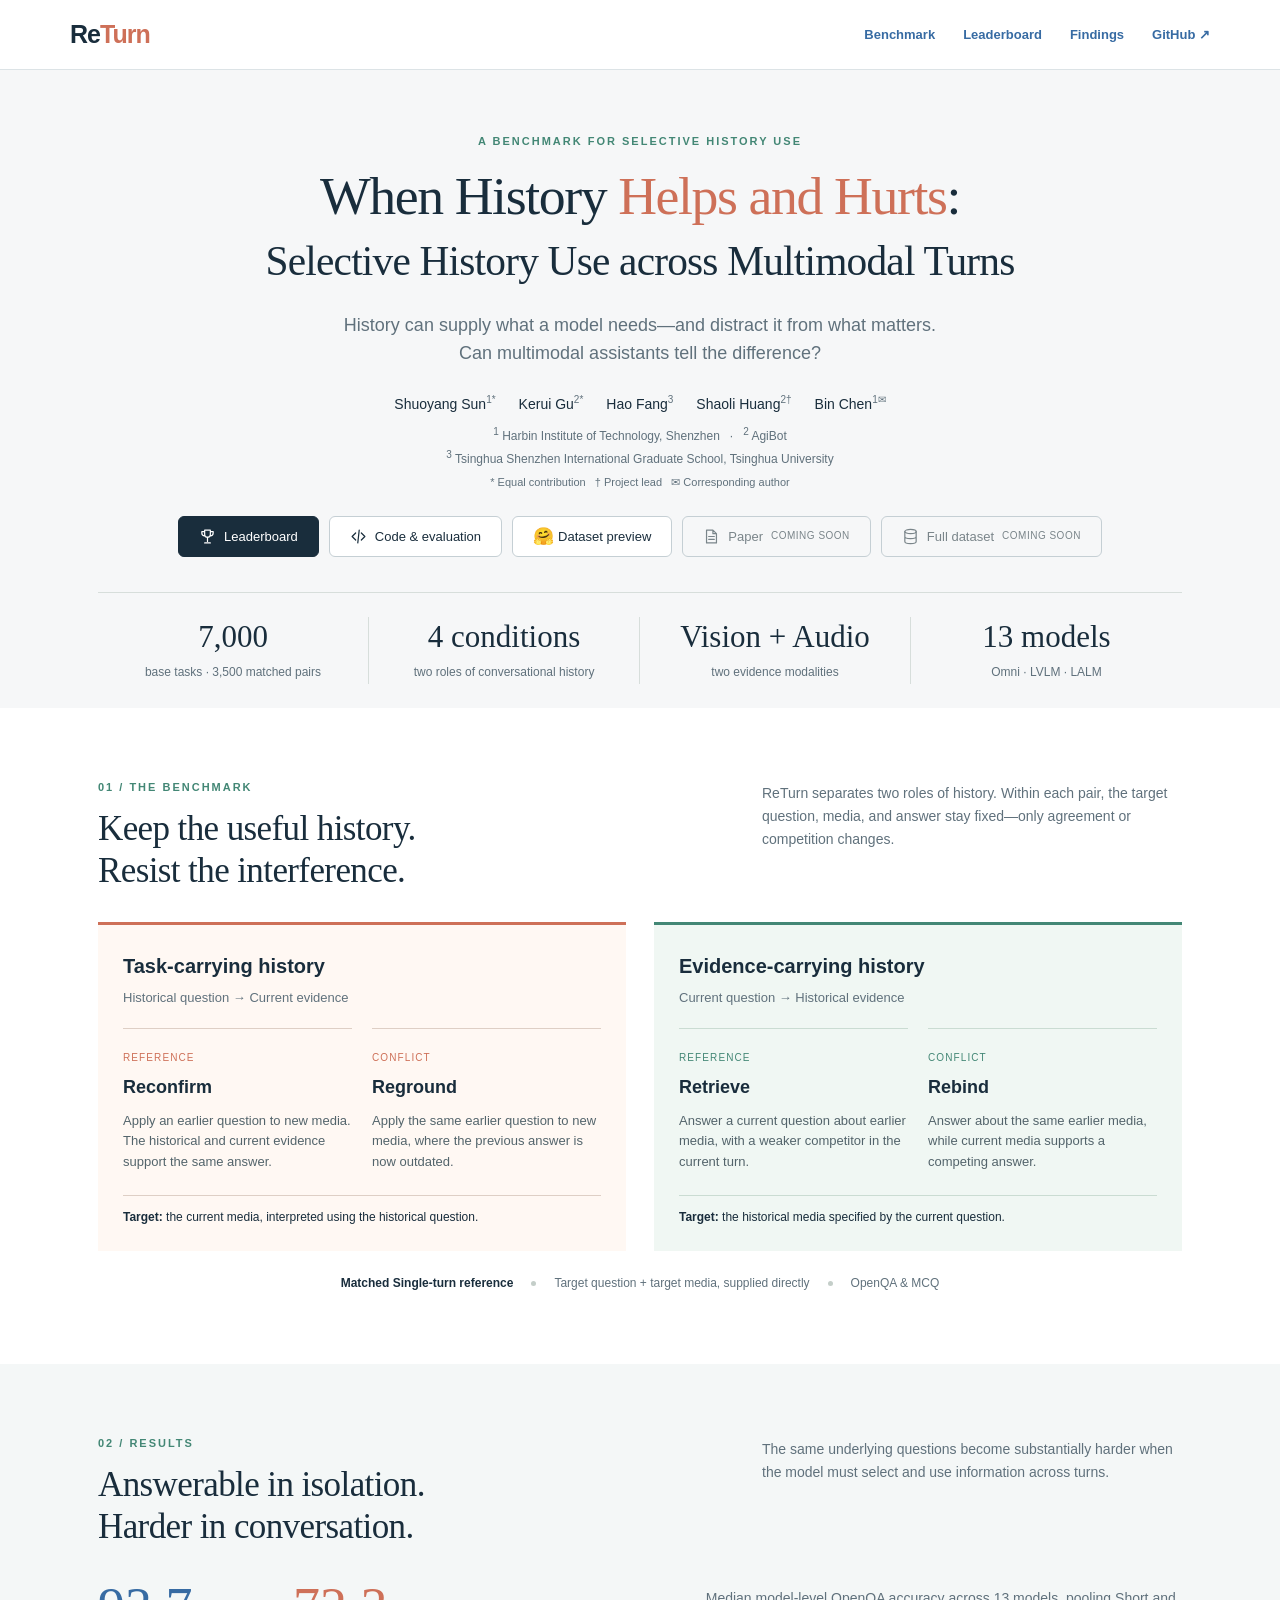
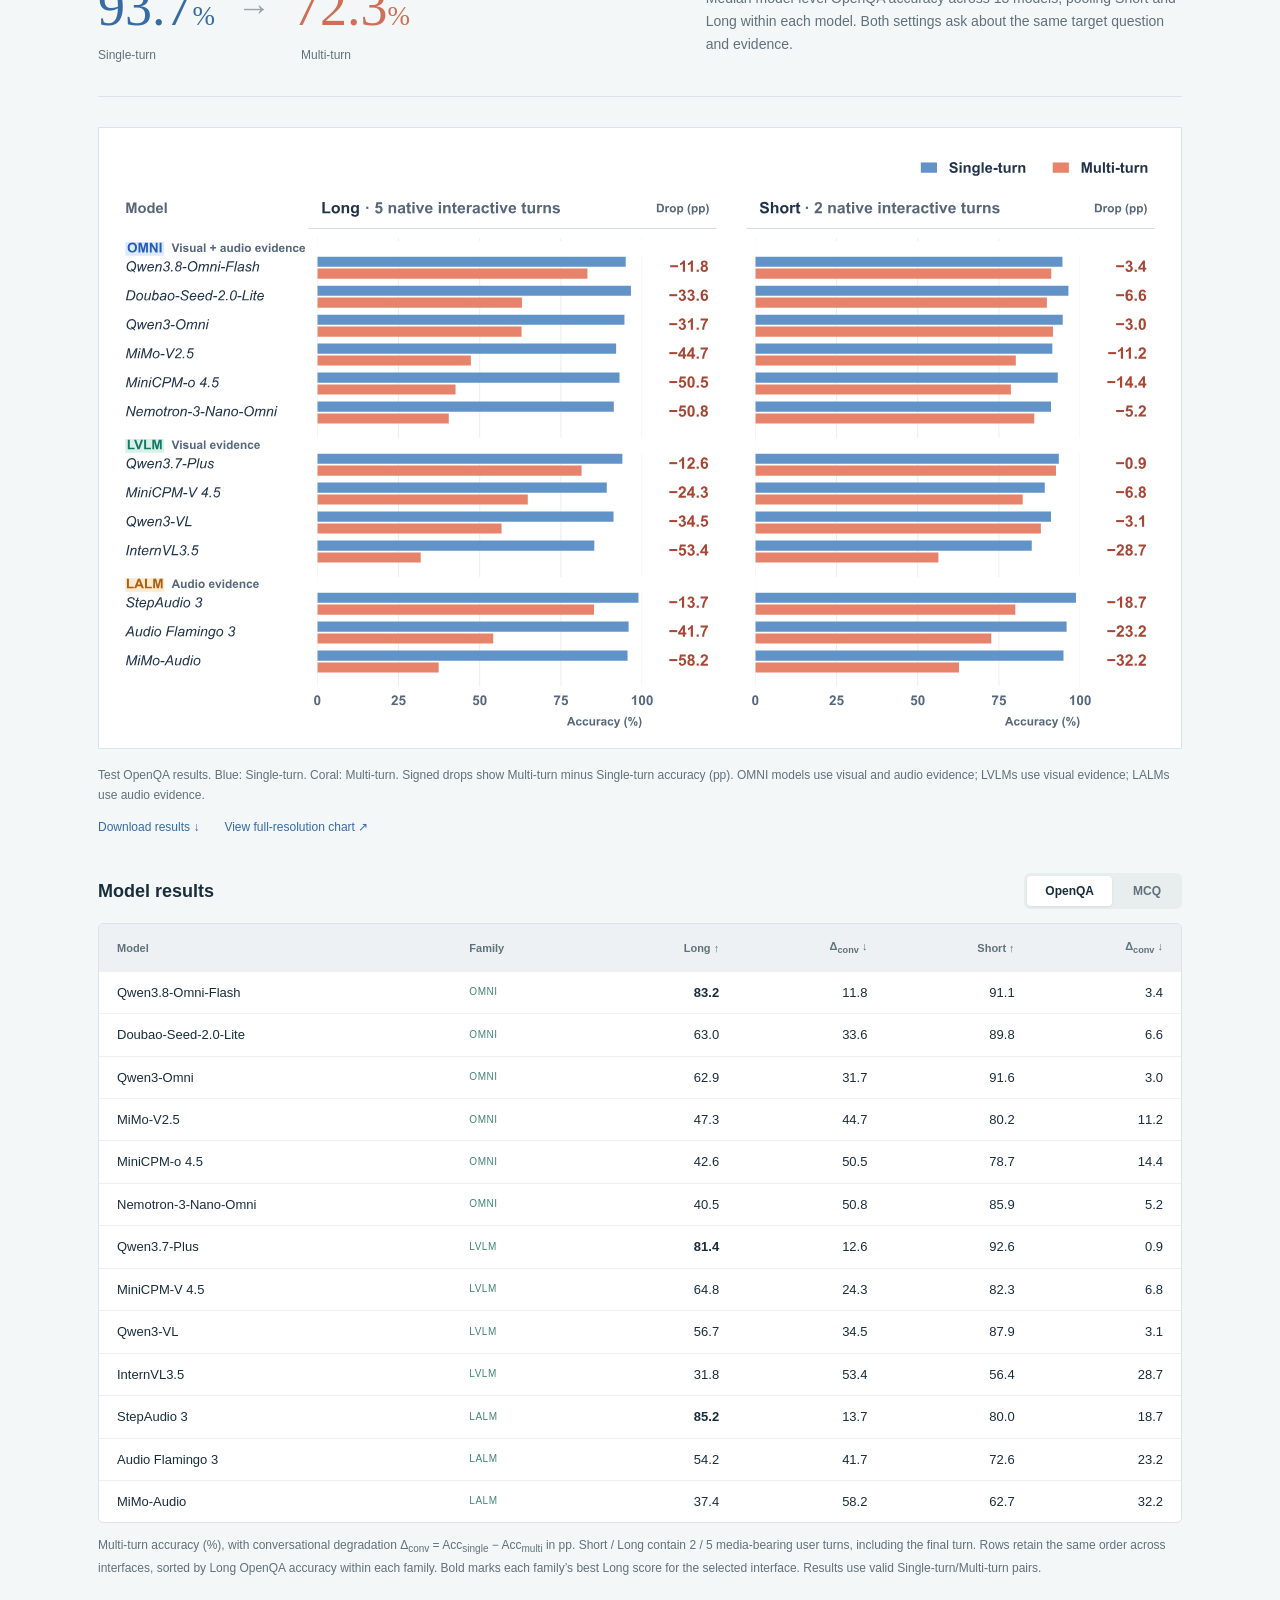
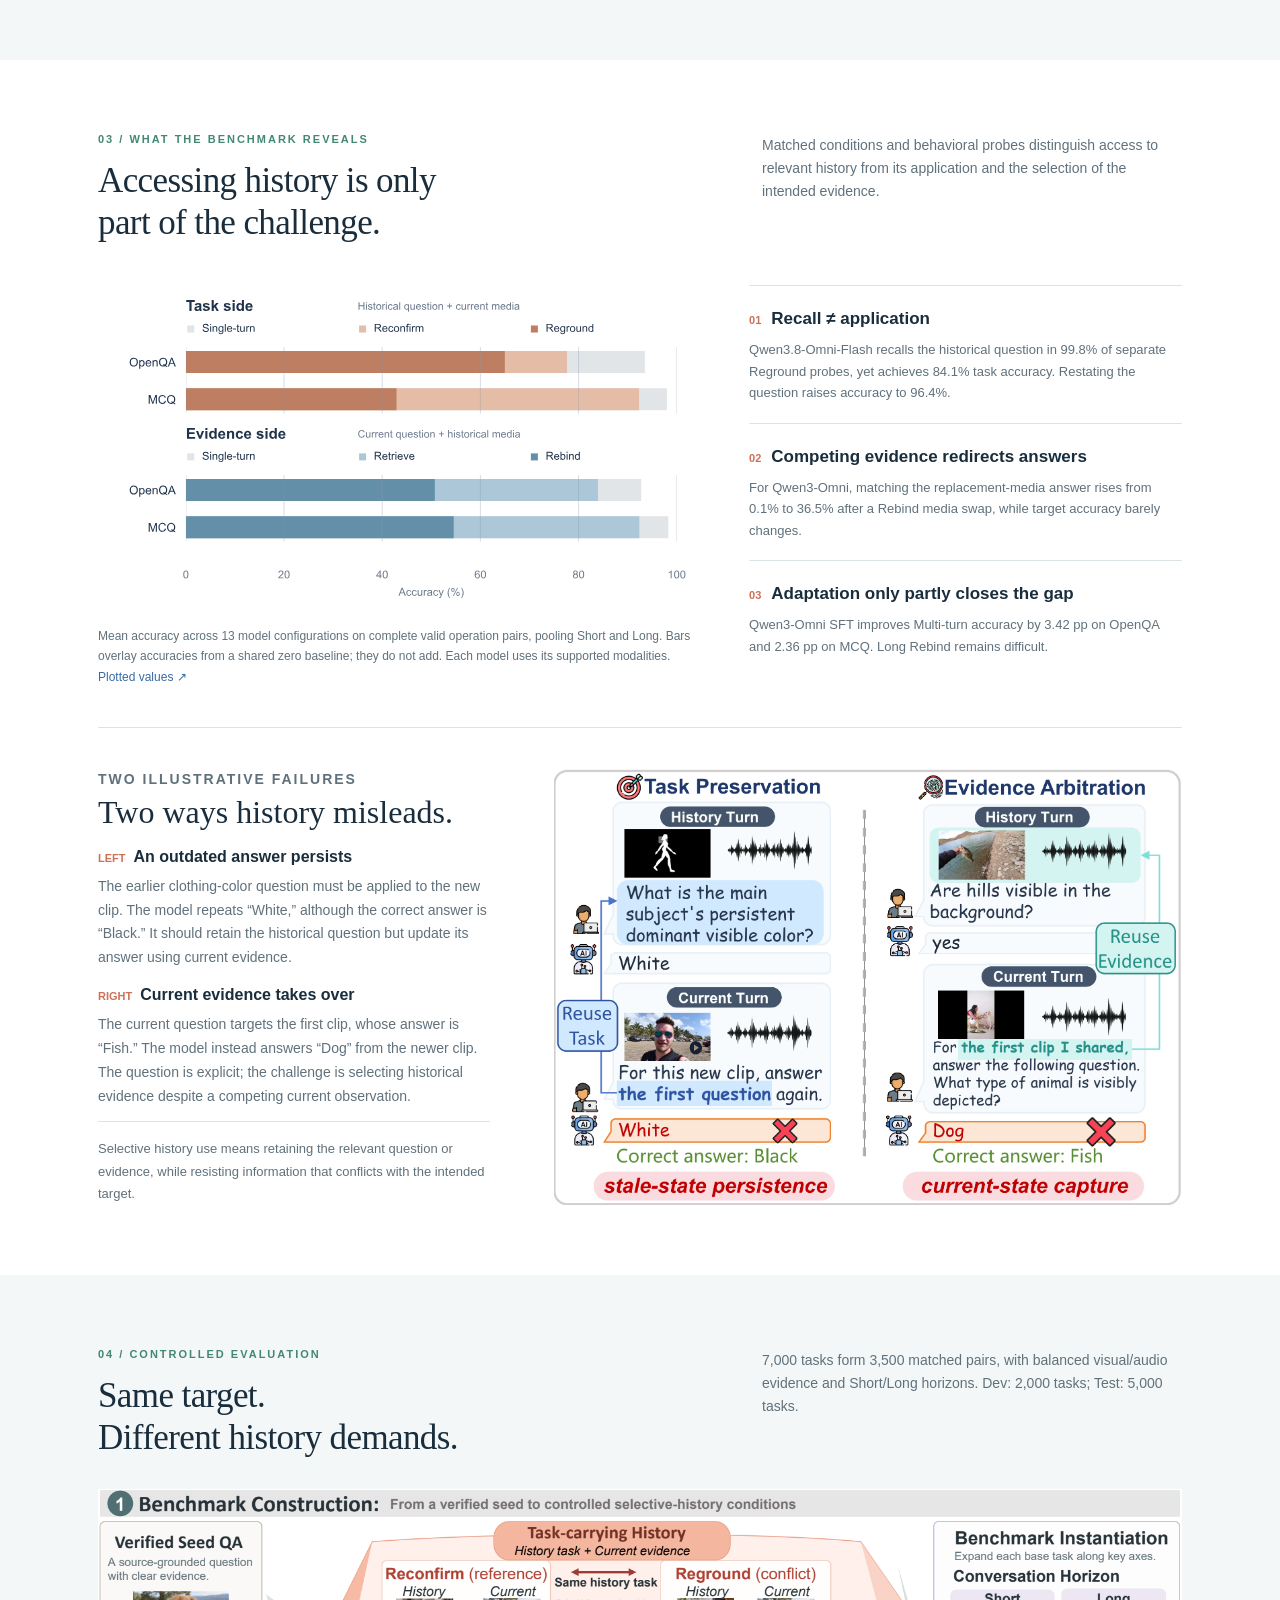
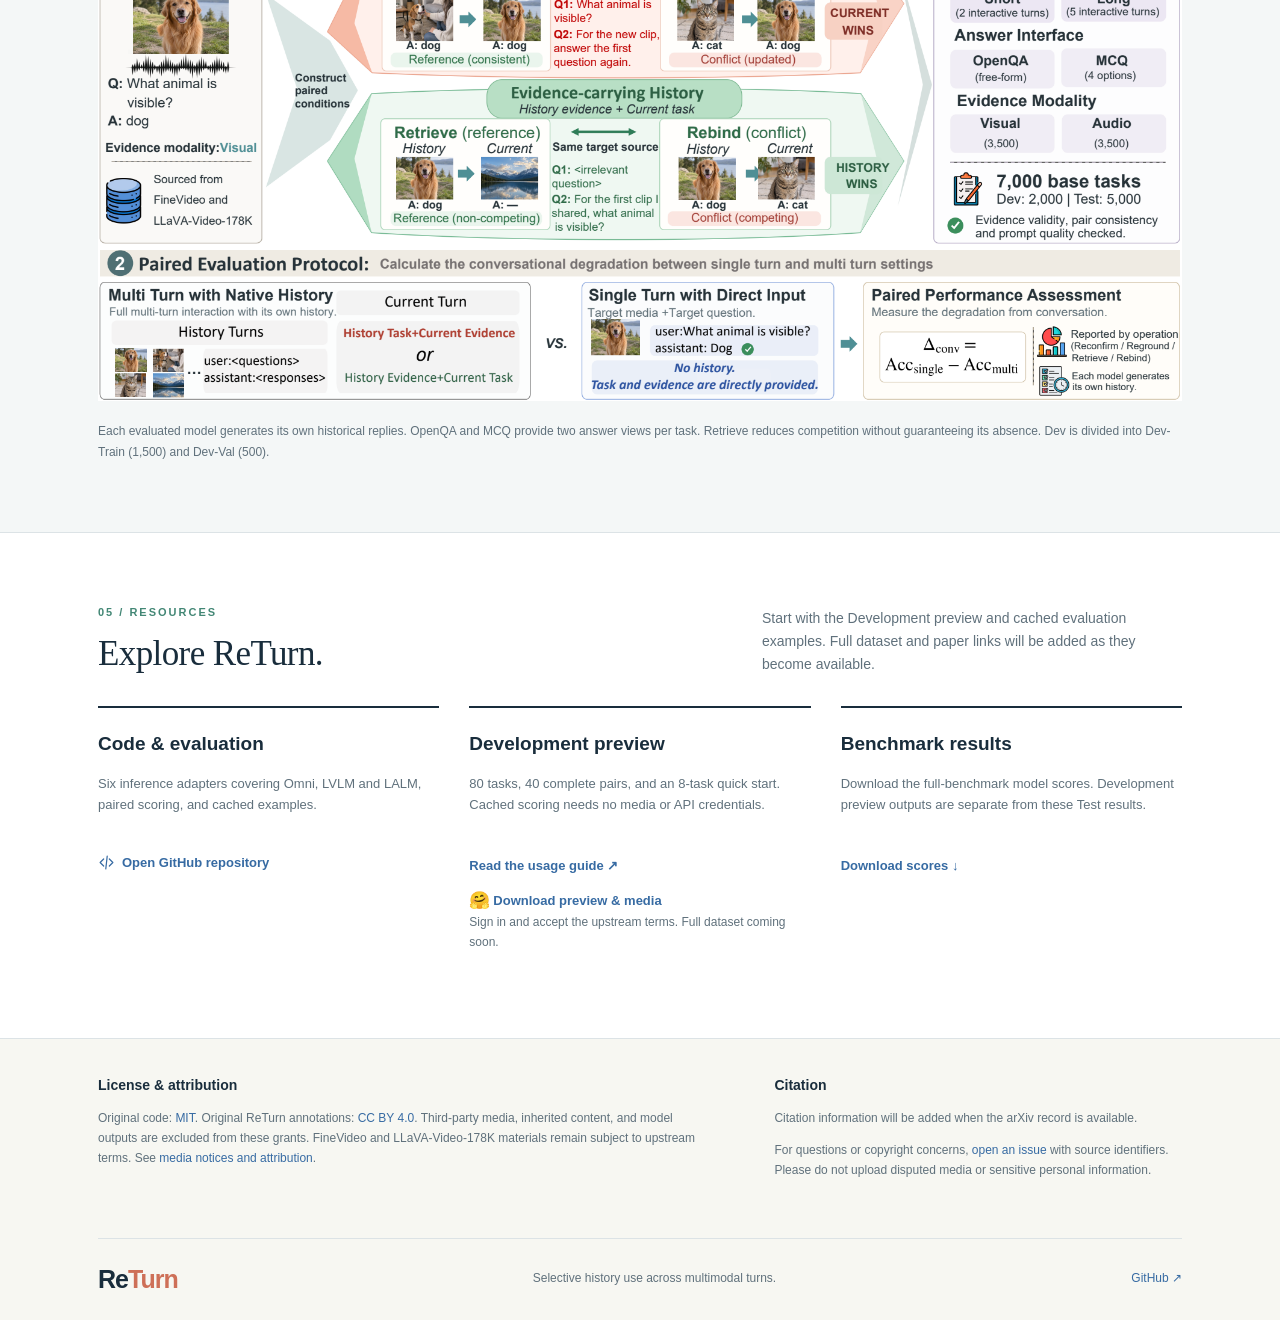
==== commit fd4e2d41: "update project page" ====
--- a/docs/index.html
+++ b/docs/index.html
@@ -3,7 +3,7 @@
 <header class="hero"><div class="container"><p class="eyebrow">A benchmark for selective history use</p><h1>When History <em>Helps and Hurts</em>:<span class="title-second">Selective History Use across Multimodal Turns</span></h1><p class="subtitle">History can supply what a model needs—and distract it from what matters.<br>Can multimodal assistants tell the difference?</p>
 <div class="authors"><span>Shuoyang Sun<sup>1*</sup></span><span>Kerui Gu<sup>2*</sup></span><span>Hao Fang<sup>3</sup></span><span>Shaoli Huang<sup>2†</sup></span><span>Bin Chen<sup>1✉</sup></span></div><p class="institutions"><sup>1</sup> Harbin Institute of Technology, Shenzhen &nbsp; · &nbsp; <sup>2</sup> AgiBot<br><sup>3</sup> Tsinghua Shenzhen International Graduate School, Tsinghua University</p><p class="contributions">* Equal contribution &nbsp; † Project lead &nbsp; ✉ Corresponding author</p>
 <div class="buttons"><a class="button primary" href="#leaderboard"><svg class="resource-icon" viewBox="0 0 24 24" fill="none" stroke="currentColor" stroke-width="1.7" stroke-linecap="round" stroke-linejoin="round" aria-hidden="true"><path d="M8 3h8v6a4 4 0 0 1-8 0V3Zm4 10v6m-4 2h8M8 5H4v2a4 4 0 0 0 4 4m8-6h4v2a4 4 0 0 1-4 4"/></svg>Leaderboard</a><a class="button" href="https://github.com/Link-world/ReTurn"><svg class="resource-icon" viewBox="0 0 24 24" fill="none" stroke="currentColor" stroke-width="1.7" stroke-linecap="round" stroke-linejoin="round" aria-hidden="true"><path d="m8 7-5 5 5 5m8-10 5 5-5 5m-3-14-2 18"/></svg>Code &amp; evaluation</a><a class="button" href="https://huggingface.co/datasets/Link-world/ReTurn"><span class="resource-icon hf-icon" aria-hidden="true">🤗</span>Dataset preview</a><span class="button disabled"><svg class="resource-icon" viewBox="0 0 24 24" fill="none" stroke="currentColor" stroke-width="1.7" stroke-linecap="round" stroke-linejoin="round" aria-hidden="true"><path d="M14 3H5v18h14V8l-5-5Zm0 0v5h5M8 12h8m-8 4h8"/></svg>Paper <small>Coming soon</small></span><span class="button disabled"><svg class="resource-icon" viewBox="0 0 24 24" fill="none" stroke="currentColor" stroke-width="1.7" stroke-linecap="round" stroke-linejoin="round" aria-hidden="true"><ellipse cx="12" cy="5" rx="8" ry="3"/><path d="M4 5v14c0 4 16 4 16 0V5M4 12c0 4 16 4 16 0"/></svg>Full dataset <small>Coming soon</small></span></div>
-<div class="metrics"><div class="metric"><b>7,000</b><span>base tasks · 3,500 matched pairs</span></div><div class="metric"><b>4 conditions</b><span>two roles of conversational history</span></div><div class="metric"><b>Visual + audio</b><span>two evidence modalities</span></div><div class="metric"><b>13 models</b><span>Omni · LVLM · LALM</span></div></div></div></header>
+<div class="metrics"><div class="metric"><b>7,000</b><span>base tasks · 3,500 matched pairs</span></div><div class="metric"><b>4 conditions</b><span>two roles of conversational history</span></div><div class="metric"><b>Vision + Audio</b><span>two evidence modalities</span></div><div class="metric"><b>13 models</b><span>Omni · LVLM · LALM</span></div></div></div></header>
 <main><section id="benchmark"><div class="container"><div class="section-head"><div><span class="eyebrow">01 / The benchmark</span><h2>Keep the useful history.<br>Resist the interference.</h2></div><p>ReTurn separates two roles of history. Within each pair, the target question, media, and answer stay fixed—only agreement or competition changes.</p></div>
 <div class="duality"><div class="side"><h3>Task-carrying history</h3><div class="formula">Historical question → Current evidence</div><div class="conditions"><div class="condition"><span class="tag">Reference</span><h4>Reconfirm</h4><p>Apply an earlier question to new media. The historical and current evidence support the same answer.</p></div><div class="condition"><span class="tag">Conflict</span><h4>Reground</h4><p>Apply the same earlier question to new media, where the previous answer is now outdated.</p></div></div><div class="target"><b>Target:</b> the current media, interpreted using the historical question.</div></div>
 <div class="side evidence"><h3>Evidence-carrying history</h3><div class="formula">Current question → Historical evidence</div><div class="conditions"><div class="condition"><span class="tag">Reference</span><h4>Retrieve</h4><p>Answer a current question about earlier media, with a weaker competitor in the current turn.</p></div><div class="condition"><span class="tag">Conflict</span><h4>Rebind</h4><p>Answer about the same earlier media, while current media supports a competing answer.</p></div></div><div class="target"><b>Target:</b> the historical media specified by the current question.</div></div></div>
--- a/docs/project.css
+++ b/docs/project.css
@@ -1,5 +1,5 @@
 
-:root{--ink:#192d3c;--muted:#60717c;--blue:#376ba3;--coral:#ce7058;--mint:#438775;--line:#dce3e6;--paper:#f7f7f2}*{box-sizing:border-box}html{scroll-behavior:auto;scroll-padding-top:85px}body{margin:0;color:var(--ink);font-family:Arial,Helvetica,sans-serif;font-size:16px;line-height:1.65;background:#fff}a{color:var(--blue);text-decoration:none}a:hover{text-decoration:underline}button,a{touch-action:manipulation}button:focus-visible,a:focus-visible{outline:3px solid #e5a17c;outline-offset:5px}nav{height:70px;border-bottom:1px solid var(--line);display:flex;align-items:center;justify-content:space-between;padding:0 max(24px,calc((100vw - 1140px)/2));background:#fffefbf5;position:sticky;top:0;z-index:10;backdrop-filter:blur(12px)}.brand{font-weight:800;font-size:25px;letter-spacing:-1px;color:var(--ink)}.brand span{color:var(--coral)}.nav-links{display:flex;gap:28px;font-size:13px;font-weight:600}.container{max-width:1140px;padding:0 28px;margin:auto}.hero{background:var(--paper);padding:62px 0 0;text-align:center}.eyebrow{font-size:11px;font-weight:700;letter-spacing:2px;text-transform:uppercase;color:var(--mint);margin:0 0 16px}.hero h1{font-family:Georgia,'Times New Roman',serif;font-size:clamp(34px,4.2vw,55px);line-height:1.13;font-weight:400;letter-spacing:-1.4px;margin:0 auto 22px;max-width:1030px}.title-second{display:block;font-size:.77em;line-height:1.3;margin-top:8px;letter-spacing:-.8px}.hero h1 em{font-style:normal;color:var(--coral)}.subtitle{font-size:18px;max-width:770px;margin:0 auto 24px;line-height:1.6;color:var(--muted)}.authors{display:flex;justify-content:center;flex-wrap:wrap;gap:8px 23px;font-size:14px}.authors sup{font-size:10px;color:var(--muted)}.institutions{font-size:12px;color:var(--muted);margin:8px auto 3px;max-width:950px}.contributions{font-size:11px;color:var(--muted);margin:0}.buttons{display:flex;justify-content:center;gap:10px;flex-wrap:wrap;margin:25px 0 35px}.button{border:1px solid #c5cfd4;border-radius:6px;padding:9px 20px;display:inline-flex;align-items:center;gap:9px;font-size:13px;color:var(--ink);background:#fff}.button.primary{background:var(--ink);color:white;border-color:var(--ink)}.button.disabled{color:#7a858a;background:transparent}.button small{font-size:10px;text-transform:uppercase;letter-spacing:.5px}.metrics{border-top:1px solid #d7dedb;display:grid;grid-template-columns:repeat(4,1fr);padding:24px 0}.metric{border-right:1px solid #d7dedb}.metric:last-child{border:0}.metric b{display:block;font-family:Georgia,serif;font-size:31px;font-weight:400;line-height:1.3}.metric span{font-size:12px;color:var(--muted)}section{padding:70px 0}section.tint{background:#f4f7f7}.section-head{display:flex;align-items:flex-start;justify-content:space-between;gap:55px;margin-bottom:30px}.section-head h2{font-family:Georgia,serif;font-size:35px;font-weight:400;line-height:1.2;letter-spacing:-.6px;margin:0;max-width:530px}.section-head p{font-size:14px;color:var(--muted);max-width:420px;margin:4px 0 0}.section-head .eyebrow{display:block;margin-bottom:12px}.duality{display:grid;grid-template-columns:1fr 1fr;gap:28px}.side{border-top:3px solid var(--coral);background:#fff8f3;padding:25px 25px 23px}.side.evidence{border-color:var(--mint);background:#f0f7f3}.side h3{font-size:20px;margin:0 0 4px}.side .formula{font-size:13px;color:var(--muted);margin-bottom:20px}.conditions{display:grid;grid-template-columns:1fr 1fr;gap:20px}.condition{border-top:1px solid #decfc5;padding-top:14px}.evidence .condition{border-color:#cadcd2}.condition .tag{font-size:10px;letter-spacing:1.1px;text-transform:uppercase;color:var(--coral)}.evidence .tag{color:var(--mint)}.condition h4{margin:3px 0 8px;font-size:18px}.condition p{font-size:13px;line-height:1.6;margin:0;color:#53646b}.target{font-size:12px;border-top:1px solid #decfc5;margin-top:22px;padding-top:12px}.evidence .target{border-color:#cadcd2}.paired{display:flex;justify-content:center;gap:18px;align-items:center;margin-top:23px;font-size:12px;color:var(--muted)}.paired b{color:var(--ink)}.dot{width:5px;height:5px;border-radius:50%;background:#c4cec9}.lead-result{display:grid;grid-template-columns:1.15fr 1fr;align-items:center;gap:60px;border-bottom:1px solid var(--line);padding-bottom:30px;margin-bottom:30px}.big-stat{display:flex;align-items:center;gap:22px;font-family:Georgia,serif;font-size:54px;line-height:1.1}.big-stat .single{color:var(--blue)}.big-stat .multi{color:var(--coral)}.big-stat .arrow{font-size:34px;color:#98a6ac}.stat-label{display:flex;gap:145px;font-size:12px;color:var(--muted);margin-top:9px}.lead-result p{margin:0;font-size:14px;color:var(--muted)}.figure{margin:0}.figure img{display:block;width:100%;height:auto}.figure figcaption{font-size:12px;color:var(--muted);margin-top:16px;line-height:1.7}.chart-surface{background:#fff;padding:22px 12px 12px;border:1px solid var(--line)}.figure-tools{display:flex;gap:25px;font-size:12px;margin:12px 0 34px}.table-toolbar{display:flex;align-items:center;justify-content:space-between;gap:16px;margin:36px 0 14px}.table-toolbar h3{font-size:18px;margin:0}.tabs{display:flex;background:#e8edee;border-radius:6px;padding:3px;gap:3px}.tabs button{border:0;background:transparent;color:var(--muted);font-size:12px;font-weight:600;padding:8px 18px;cursor:pointer;border-radius:4px}.tabs button[aria-selected=true]{background:#fff;color:var(--ink);box-shadow:0 1px 3px #0001}.table-scroll{overflow:auto;border:1px solid var(--line);border-radius:5px;background:white}table{width:100%;border-collapse:collapse;font-size:13px;font-variant-numeric:tabular-nums;white-space:nowrap}th{background:#edf1f3;padding:13px 18px;font-size:11px;color:var(--muted)}td{padding:10px 18px;border-bottom:1px solid #edf0f1}tbody tr:last-child td{border:0}tbody tr:hover{background:#f8fafb}td:first-child{font-weight:500}td:nth-child(2){font-size:10px;letter-spacing:.5px;color:var(--mint)}.fine{font-size:12px;color:var(--muted);line-height:1.7}.findings-grid{display:grid;grid-template-columns:1.4fr 1fr;gap:45px;align-items:center}.findings-grid img{width:100%}.finding{padding:19px 0;border-top:1px solid var(--line)}.finding h3{font-size:17px;margin:0 0 6px}.finding p{font-size:13px;color:var(--muted);margin:0}.finding .index{font-size:11px;color:var(--coral);margin-right:10px}.case-title{font-family:Georgia,serif;font-size:25px;margin:40px 0 18px;font-weight:400}.cases{border-top:1px solid var(--line);padding-top:40px;margin-top:40px}.cases img{max-width:740px;margin:auto}.case-layout{display:grid;grid-template-columns: 1.25fr 2fr;gap:64px;align-items:stretch}.case-copy{display:flex;flex-direction:column;justify-content:space-between;gap:12px;padding-bottom:0}.case-copy .case-title{margin:0;font-size:32px;line-height:1.25}.case-copy h4{font-size:16px;line-height:1.5;margin:0 0 6px}.case-copy h4 span{color:var(--coral);font-size:11px;margin-right:8px}.case-copy p{font-size:14px;line-height:1.7;color:var(--muted);margin:0}.case-copy .case-takeaway{font-size:13px;margin-top:0;padding-top:16px;border-top:1px solid var(--line)}@media(max-width:760px){.case-layout{grid-template-columns:1fr;gap:22px}.case-copy{gap:20px;padding-bottom:0}.case-copy .case-title{font-size:25px}}.construction{border-bottom:1px solid var(--line)}.construction img{margin:30px 0 20px}.resource-grid{display:grid;grid-template-columns:repeat(3,1fr);gap:30px}.resource{border-top:2px solid var(--ink);padding-top:20px}.resource h3{font-size:19px;margin:0 0 10px}.resource p{font-size:13px;color:var(--muted);min-height:66px}.resource a{font-size:13px;font-weight:600}.resource .soon{font-size:12px;color:var(--muted)}.footer-grid{display:grid;grid-template-columns:1.5fr 1fr;gap:65px;padding:35px 0 45px}.footer-grid h3{font-size:14px;margin:0 0 10px}.footer-grid p{font-size:12px;color:var(--muted)}footer{border-top:1px solid var(--line);background:var(--paper)}.footer-bottom{display:flex;justify-content:space-between;align-items:center;border-top:1px solid var(--line);padding:20px 0;font-size:12px;color:var(--muted)}[hidden]{display:none!important}@media(max-width:760px){nav{padding:0 20px;height:60px}.nav-links{gap:15px;font-size:11px}.nav-links a:nth-child(3){display:none}.container{padding:0 20px}.hero{padding-top:40px}.hero h1{letter-spacing:-.8px}.subtitle{font-size:16px}.authors{gap:8px 14px}.metrics{grid-template-columns:repeat(2,1fr);gap:20px}.metric:nth-child(2){border:0}.metric b{font-size:26px}section{padding:45px 0}.section-head{display:block}.section-head h2{font-size:29px}.section-head p{margin-top:16px}.duality,.lead-result,.findings-grid,.resource-grid,.footer-grid{grid-template-columns:1fr;gap:25px}.paired{flex-wrap:wrap;gap:7px 15px}.big-stat{font-size:47px}.chart-surface{padding:8px 0}.figure-tools{margin-bottom:20px}.conditions{gap:14px}.side{padding:20px}.table-toolbar{align-items:flex-start}.resource p{min-height:0}.footer-grid{gap:20px}.stat-label{gap:125px}.footer-bottom{gap:20px}}
+:root{--ink:#192d3c;--muted:#60717c;--blue:#376ba3;--coral:#ce7058;--mint:#438775;--line:#dce3e6;--paper:#f7f7f2}*{box-sizing:border-box}html{scroll-behavior:auto;scroll-padding-top:85px}body{margin:0;color:var(--ink);font-family:Arial,Helvetica,sans-serif;font-size:16px;line-height:1.65;background:#fff}a{color:var(--blue);text-decoration:none}a:hover{text-decoration:underline}button,a{touch-action:manipulation}button:focus-visible,a:focus-visible{outline:3px solid #e5a17c;outline-offset:5px}nav{height:70px;border-bottom:1px solid var(--line);display:flex;align-items:center;justify-content:space-between;padding:0 max(24px,calc((100vw - 1140px)/2));background:rgba(255,255,255,.96);position:sticky;top:0;z-index:10;backdrop-filter:blur(12px)}.brand{font-weight:800;font-size:25px;letter-spacing:-1px;color:var(--ink)}.brand span{color:var(--coral)}.nav-links{display:flex;gap:28px;font-size:13px;font-weight:600}.container{max-width:1140px;padding:0 28px;margin:auto}.hero{background:#f6f7f8;padding:62px 0 0;text-align:center}.eyebrow{font-size:11px;font-weight:700;letter-spacing:2px;text-transform:uppercase;color:var(--mint);margin:0 0 16px}.hero h1{font-family:Georgia,'Times New Roman',serif;font-size:clamp(34px,4.2vw,55px);line-height:1.13;font-weight:400;letter-spacing:-1.4px;margin:0 auto 22px;max-width:1030px}.title-second{display:block;font-size:.77em;line-height:1.3;margin-top:8px;letter-spacing:-.8px}.hero h1 em{font-style:normal;color:var(--coral)}.subtitle{font-size:18px;max-width:770px;margin:0 auto 24px;line-height:1.6;color:var(--muted)}.authors{display:flex;justify-content:center;flex-wrap:wrap;gap:8px 23px;font-size:14px}.authors sup{font-size:10px;color:var(--muted)}.institutions{font-size:12px;color:var(--muted);margin:8px auto 3px;max-width:950px}.contributions{font-size:11px;color:var(--muted);margin:0}.buttons{display:flex;justify-content:center;gap:10px;flex-wrap:wrap;margin:25px 0 35px}.button{border:1px solid #c5cfd4;border-radius:6px;padding:9px 20px;display:inline-flex;align-items:center;gap:9px;font-size:13px;color:var(--ink);background:#fff}.button.primary{background:var(--ink);color:white;border-color:var(--ink)}.button.disabled{color:#7a858a;background:transparent}.button small{font-size:10px;text-transform:uppercase;letter-spacing:.5px}.metrics{border-top:1px solid #d7dedb;display:grid;grid-template-columns:repeat(4,1fr);padding:24px 0}.metric{border-right:1px solid #d7dedb}.metric:last-child{border:0}.metric b{display:block;font-family:Georgia,serif;font-size:31px;font-weight:400;line-height:1.3}.metric span{font-size:12px;color:var(--muted)}section{padding:70px 0}section.tint{background:#f4f7f7}.section-head{display:flex;align-items:flex-start;justify-content:space-between;gap:55px;margin-bottom:30px}.section-head h2{font-family:Georgia,serif;font-size:35px;font-weight:400;line-height:1.2;letter-spacing:-.6px;margin:0;max-width:530px}.section-head p{font-size:14px;color:var(--muted);max-width:420px;margin:4px 0 0}.section-head .eyebrow{display:block;margin-bottom:12px}.duality{display:grid;grid-template-columns:1fr 1fr;gap:28px}.side{border-top:3px solid var(--coral);background:#fff8f3;padding:25px 25px 23px}.side.evidence{border-color:var(--mint);background:#f0f7f3}.side h3{font-size:20px;margin:0 0 4px}.side .formula{font-size:13px;color:var(--muted);margin-bottom:20px}.conditions{display:grid;grid-template-columns:1fr 1fr;gap:20px}.condition{border-top:1px solid #decfc5;padding-top:14px}.evidence .condition{border-color:#cadcd2}.condition .tag{font-size:10px;letter-spacing:1.1px;text-transform:uppercase;color:var(--coral)}.evidence .tag{color:var(--mint)}.condition h4{margin:3px 0 8px;font-size:18px}.condition p{font-size:13px;line-height:1.6;margin:0;color:#53646b}.target{font-size:12px;border-top:1px solid #decfc5;margin-top:22px;padding-top:12px}.evidence .target{border-color:#cadcd2}.paired{display:flex;justify-content:center;gap:18px;align-items:center;margin-top:23px;font-size:12px;color:var(--muted)}.paired b{color:var(--ink)}.dot{width:5px;height:5px;border-radius:50%;background:#c4cec9}.lead-result{display:grid;grid-template-columns:1.15fr 1fr;align-items:center;gap:60px;border-bottom:1px solid var(--line);padding-bottom:30px;margin-bottom:30px}.big-stat{display:flex;align-items:center;gap:22px;font-family:Georgia,serif;font-size:54px;line-height:1.1}.big-stat .single{color:var(--blue)}.big-stat .multi{color:var(--coral)}.big-stat .arrow{font-size:34px;color:#98a6ac}.stat-label{display:flex;gap:145px;font-size:12px;color:var(--muted);margin-top:9px}.lead-result p{margin:0;font-size:14px;color:var(--muted)}.figure{margin:0}.figure img{display:block;width:100%;height:auto}.figure figcaption{font-size:12px;color:var(--muted);margin-top:16px;line-height:1.7}.chart-surface{background:#fff;padding:22px 12px 12px;border:1px solid var(--line)}.figure-tools{display:flex;gap:25px;font-size:12px;margin:12px 0 34px}.table-toolbar{display:flex;align-items:center;justify-content:space-between;gap:16px;margin:36px 0 14px}.table-toolbar h3{font-size:18px;margin:0}.tabs{display:flex;background:#e8edee;border-radius:6px;padding:3px;gap:3px}.tabs button{border:0;background:transparent;color:var(--muted);font-size:12px;font-weight:600;padding:8px 18px;cursor:pointer;border-radius:4px}.tabs button[aria-selected=true]{background:#fff;color:var(--ink);box-shadow:0 1px 3px #0001}.table-scroll{overflow:auto;border:1px solid var(--line);border-radius:5px;background:white}table{width:100%;border-collapse:collapse;font-size:13px;font-variant-numeric:tabular-nums;white-space:nowrap}th{background:#edf1f3;padding:13px 18px;font-size:11px;color:var(--muted)}td{padding:10px 18px;border-bottom:1px solid #edf0f1}tbody tr:last-child td{border:0}tbody tr:hover{background:#f8fafb}td:first-child{font-weight:500}td:nth-child(2){font-size:10px;letter-spacing:.5px;color:var(--mint)}.fine{font-size:12px;color:var(--muted);line-height:1.7}.findings-grid{display:grid;grid-template-columns:1.4fr 1fr;gap:45px;align-items:center}.findings-grid img{width:100%}.finding{padding:19px 0;border-top:1px solid var(--line)}.finding h3{font-size:17px;margin:0 0 6px}.finding p{font-size:13px;color:var(--muted);margin:0}.finding .index{font-size:11px;color:var(--coral);margin-right:10px}.case-title{font-family:Georgia,serif;font-size:25px;margin:40px 0 18px;font-weight:400}.cases{border-top:1px solid var(--line);padding-top:40px;margin-top:40px}.cases img{max-width:740px;margin:auto}.case-layout{display:grid;grid-template-columns: 1.25fr 2fr;gap:64px;align-items:stretch}.case-copy{display:flex;flex-direction:column;justify-content:space-between;gap:12px;padding-bottom:0}.case-copy .case-title{margin:0;font-size:32px;line-height:1.25}.case-copy h4{font-size:16px;line-height:1.5;margin:0 0 6px}.case-copy h4 span{color:var(--coral);font-size:11px;margin-right:8px}.case-copy p{font-size:14px;line-height:1.7;color:var(--muted);margin:0}.case-copy .case-takeaway{font-size:13px;margin-top:0;padding-top:16px;border-top:1px solid var(--line)}@media(max-width:760px){.case-layout{grid-template-columns:1fr;gap:22px}.case-copy{gap:20px;padding-bottom:0}.case-copy .case-title{font-size:25px}}.construction{border-bottom:1px solid var(--line)}.construction img{margin:30px 0 20px}.resource-grid{display:grid;grid-template-columns:repeat(3,1fr);gap:30px}.resource{border-top:2px solid var(--ink);padding-top:20px}.resource h3{font-size:19px;margin:0 0 10px}.resource p{font-size:13px;color:var(--muted);min-height:66px}.resource a{font-size:13px;font-weight:600}.resource .soon{font-size:12px;color:var(--muted)}.footer-grid{display:grid;grid-template-columns:1.5fr 1fr;gap:65px;padding:35px 0 45px}.footer-grid h3{font-size:14px;margin:0 0 10px}.footer-grid p{font-size:12px;color:var(--muted)}footer{border-top:1px solid var(--line);background:var(--paper)}.footer-bottom{display:flex;justify-content:space-between;align-items:center;border-top:1px solid var(--line);padding:20px 0;font-size:12px;color:var(--muted)}[hidden]{display:none!important}@media(max-width:760px){nav{padding:0 20px;height:60px}.nav-links{gap:15px;font-size:11px}.nav-links a:nth-child(3){display:none}.container{padding:0 20px}.hero{padding-top:40px}.hero h1{letter-spacing:-.8px}.subtitle{font-size:16px}.authors{gap:8px 14px}.metrics{grid-template-columns:repeat(2,1fr);gap:20px}.metric:nth-child(2){border:0}.metric b{font-size:26px}section{padding:45px 0}.section-head{display:block}.section-head h2{font-size:29px}.section-head p{margin-top:16px}.duality,.lead-result,.findings-grid,.resource-grid,.footer-grid{grid-template-columns:1fr;gap:25px}.paired{flex-wrap:wrap;gap:7px 15px}.big-stat{font-size:47px}.chart-surface{padding:8px 0}.figure-tools{margin-bottom:20px}.conditions{gap:14px}.side{padding:20px}.table-toolbar{align-items:flex-start}.resource p{min-height:0}.footer-grid{gap:20px}.stat-label{gap:125px}.footer-bottom{gap:20px}}
 /* Adapt columns to available viewport space, including narrow desktop panels. */
 .container{width:100%;min-width:0}
 .case-layout>*,.findings-grid>*,.section-head>*,.lead-result>*{min-width:0}
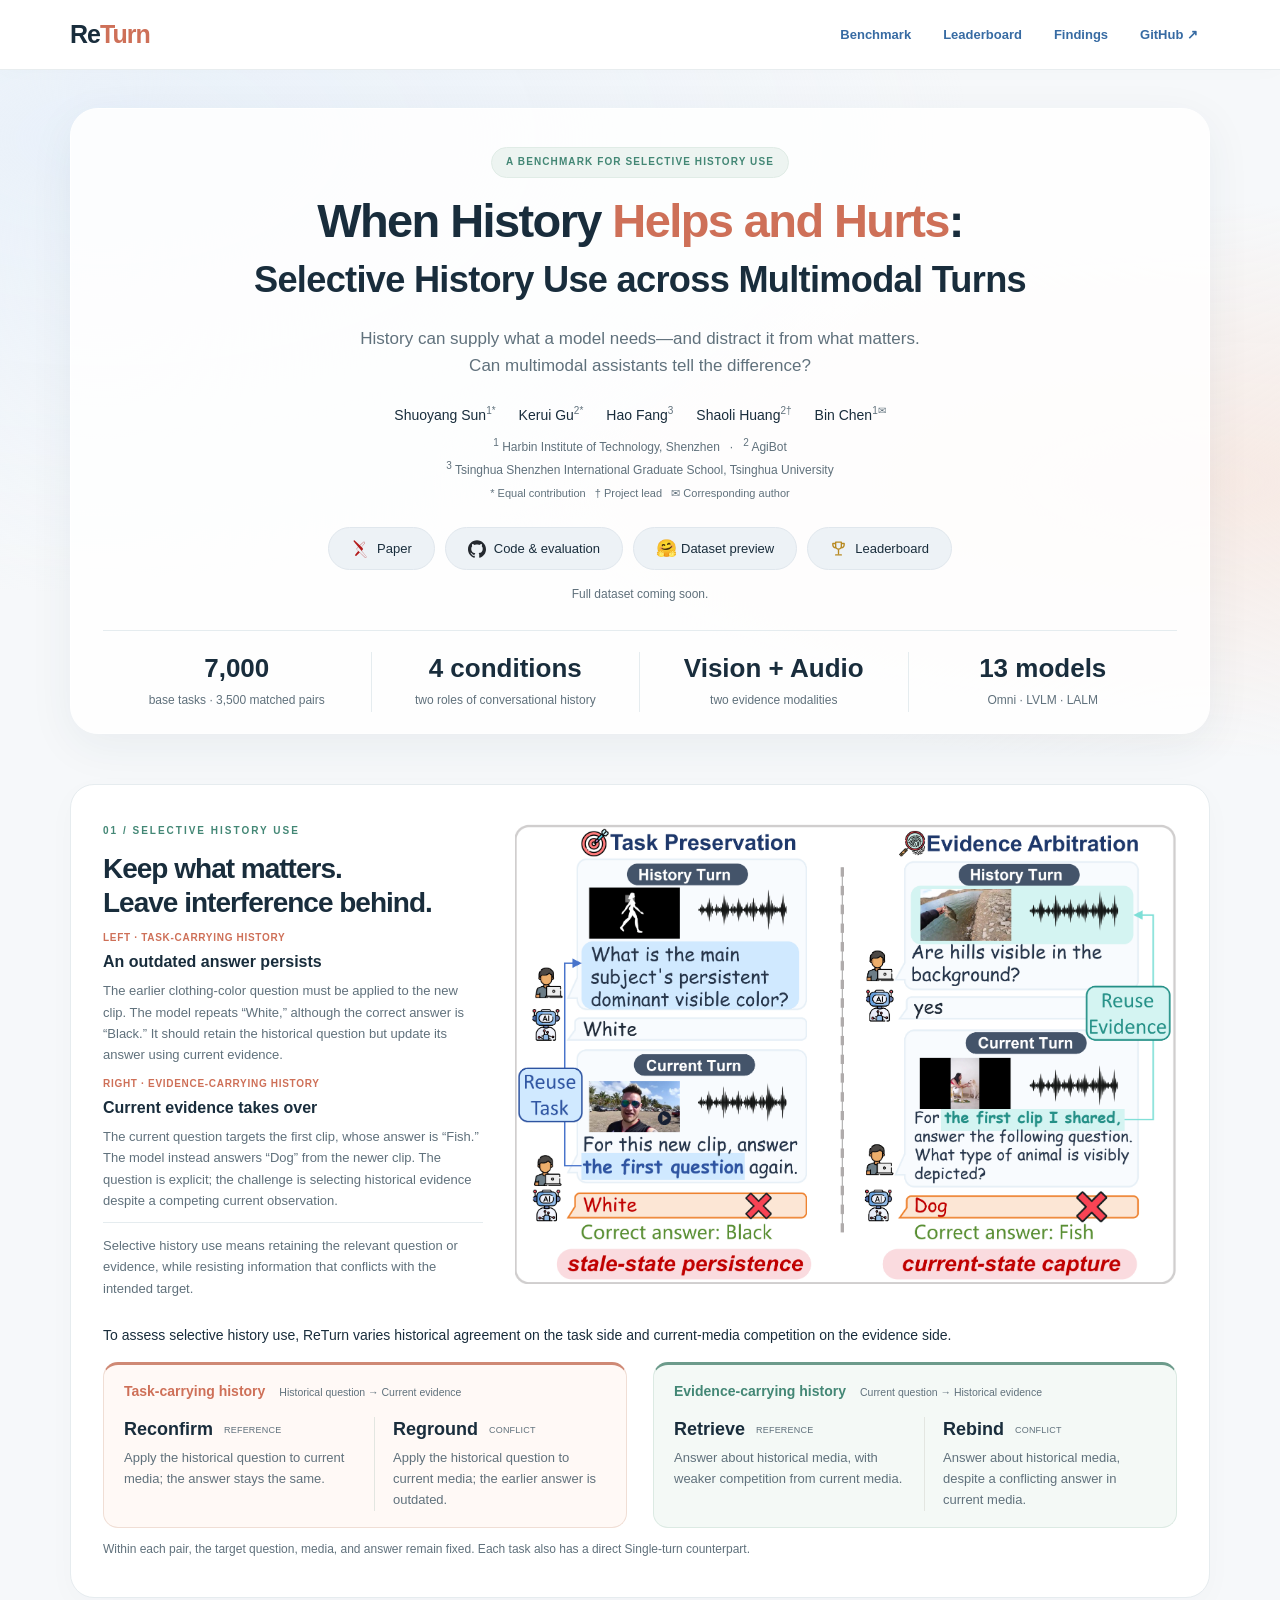
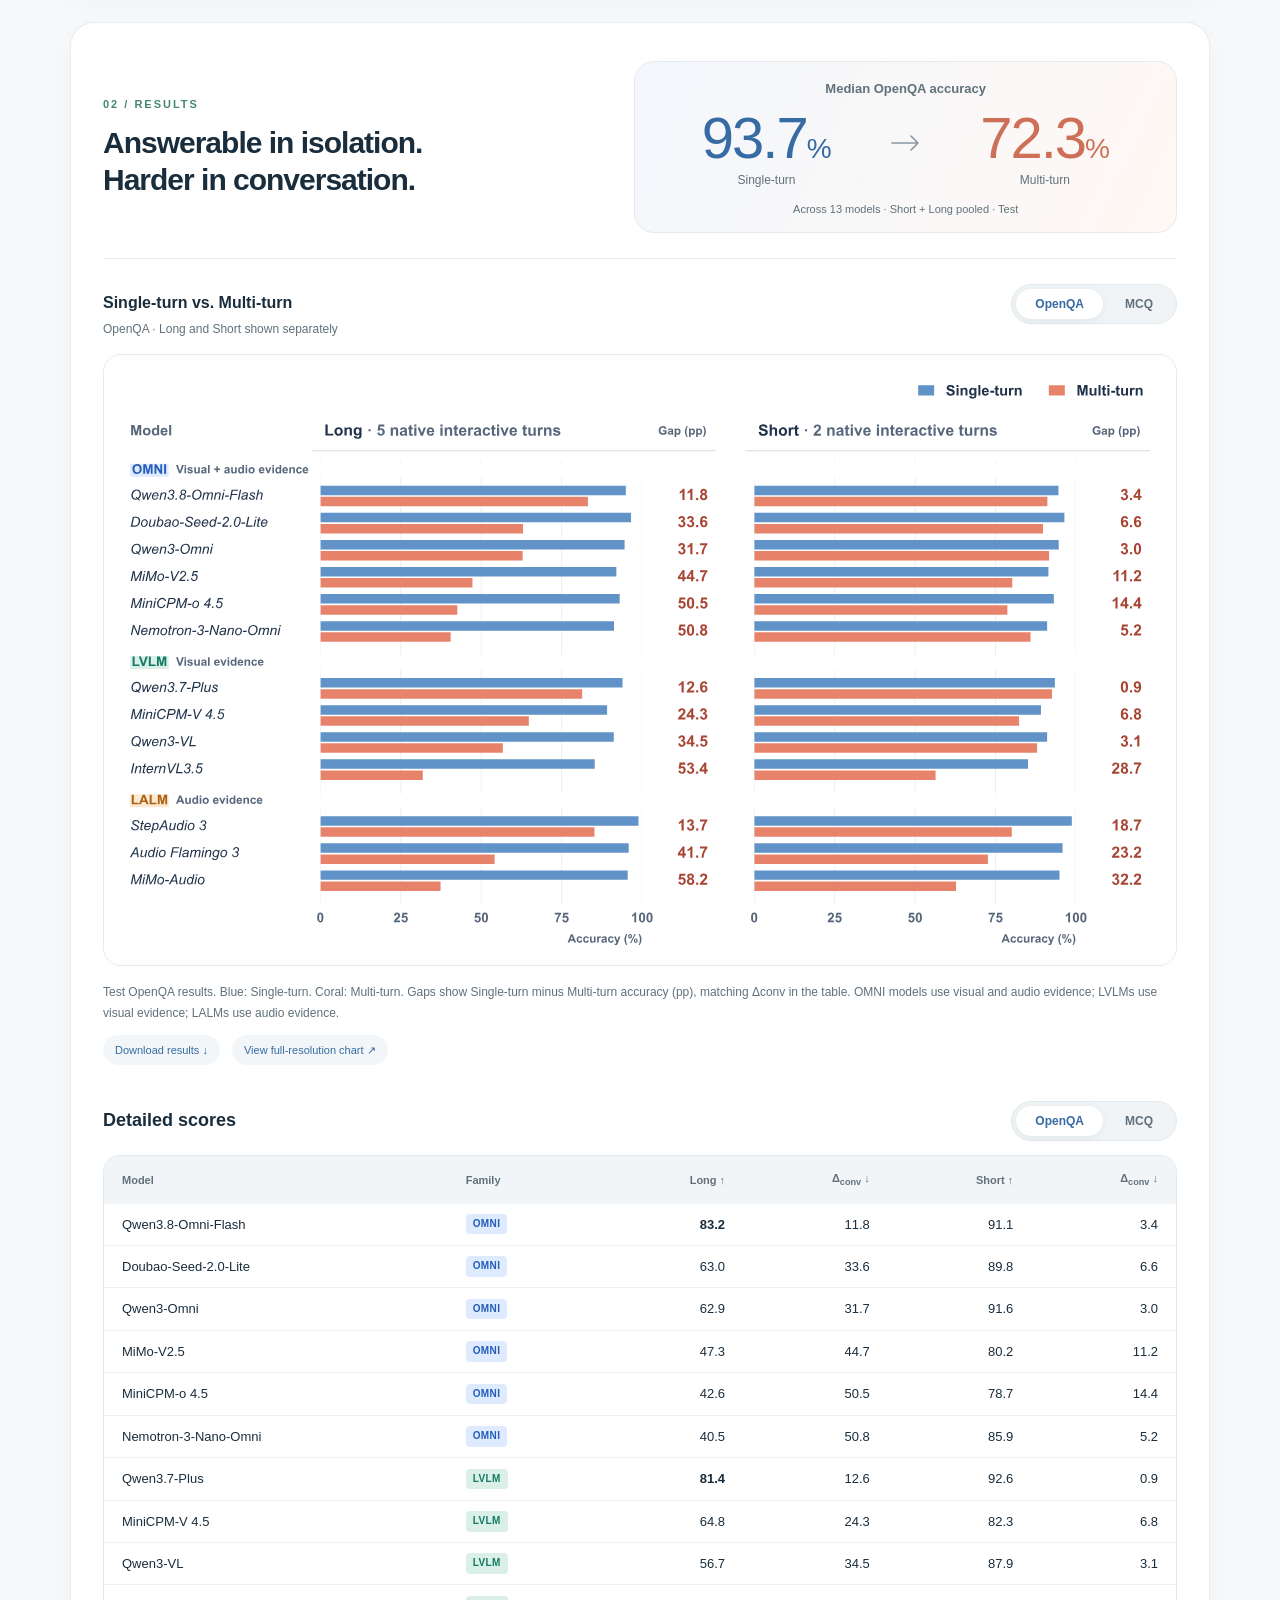
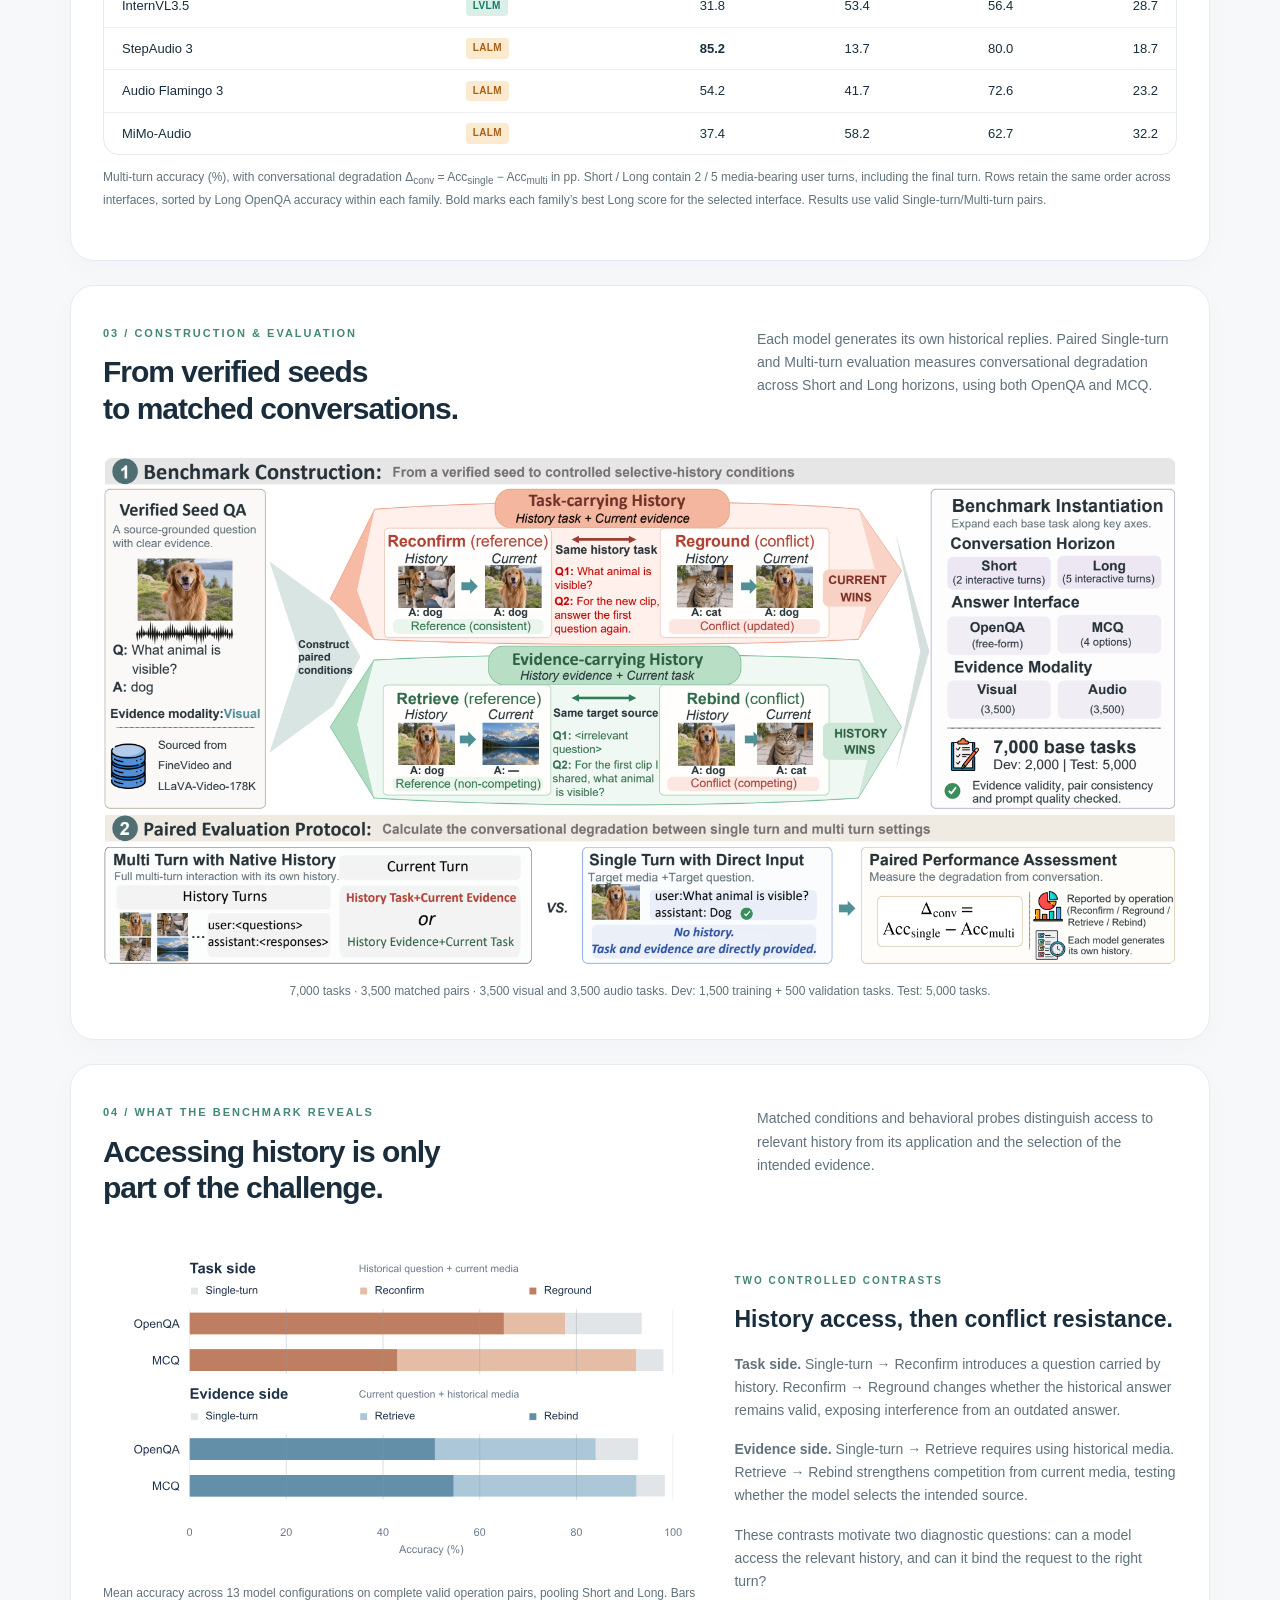
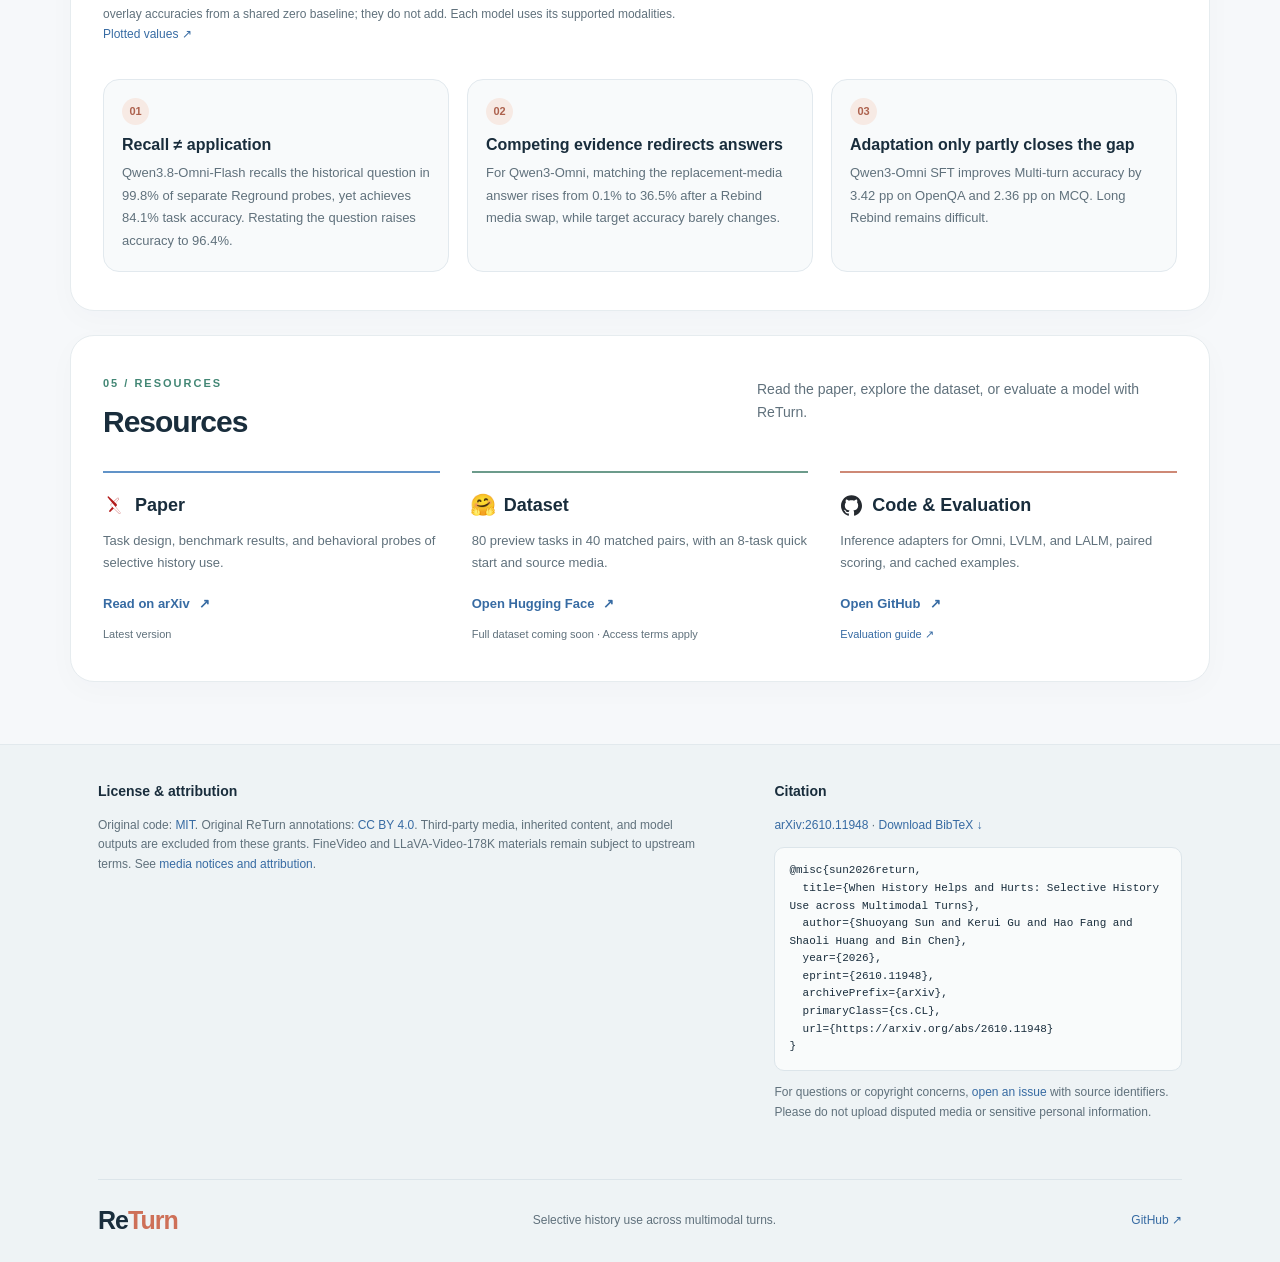
==== commit b7812b4c: "update project page" ====
--- a/docs/index.html
+++ b/docs/index.html
@@ -1,17 +1,14 @@
-<!doctype html><html lang="en"><head><meta charset="utf-8"><meta name="viewport" content="width=device-width, initial-scale=1"><title>ReTurn — When History Helps and Hurts</title><meta name="description" content="ReTurn evaluates selective history use in multimodal conversations through four controlled conditions, visual and audio evidence, and matched single-turn references."><link rel="stylesheet" href="project.css"></head><body>
+<!doctype html><html lang="en"><head><meta charset="utf-8"><meta name="viewport" content="width=device-width, initial-scale=1"><title>ReTurn — When History Helps and Hurts</title><meta name="description" content="ReTurn evaluates selective history use in multimodal conversations through four controlled conditions, visual and audio evidence, and matched single-turn references."><link rel="stylesheet" href="project.css"><link rel="stylesheet" href="rounded.css"></head><body>
 <nav><a class="brand" href="#">Re<span>Turn</span></a><div class="nav-links"><a href="#benchmark">Benchmark</a><a href="#leaderboard">Leaderboard</a><a href="#findings">Findings</a><a href="https://github.com/Link-world/ReTurn">GitHub ↗</a></div></nav>
 <header class="hero"><div class="container"><p class="eyebrow">A benchmark for selective history use</p><h1>When History <em>Helps and Hurts</em>:<span class="title-second">Selective History Use across Multimodal Turns</span></h1><p class="subtitle">History can supply what a model needs—and distract it from what matters.<br>Can multimodal assistants tell the difference?</p>
 <div class="authors"><span>Shuoyang Sun<sup>1*</sup></span><span>Kerui Gu<sup>2*</sup></span><span>Hao Fang<sup>3</sup></span><span>Shaoli Huang<sup>2†</sup></span><span>Bin Chen<sup>1✉</sup></span></div><p class="institutions"><sup>1</sup> Harbin Institute of Technology, Shenzhen &nbsp; · &nbsp; <sup>2</sup> AgiBot<br><sup>3</sup> Tsinghua Shenzhen International Graduate School, Tsinghua University</p><p class="contributions">* Equal contribution &nbsp; † Project lead &nbsp; ✉ Corresponding author</p>
-<div class="buttons"><a class="button primary" href="#leaderboard"><svg class="resource-icon" viewBox="0 0 24 24" fill="none" stroke="currentColor" stroke-width="1.7" stroke-linecap="round" stroke-linejoin="round" aria-hidden="true"><path d="M8 3h8v6a4 4 0 0 1-8 0V3Zm4 10v6m-4 2h8M8 5H4v2a4 4 0 0 0 4 4m8-6h4v2a4 4 0 0 1-4 4"/></svg>Leaderboard</a><a class="button" href="https://github.com/Link-world/ReTurn"><svg class="resource-icon" viewBox="0 0 24 24" fill="none" stroke="currentColor" stroke-width="1.7" stroke-linecap="round" stroke-linejoin="round" aria-hidden="true"><path d="m8 7-5 5 5 5m8-10 5 5-5 5m-3-14-2 18"/></svg>Code &amp; evaluation</a><a class="button" href="https://huggingface.co/datasets/Link-world/ReTurn"><span class="resource-icon hf-icon" aria-hidden="true">🤗</span>Dataset preview</a><span class="button disabled"><svg class="resource-icon" viewBox="0 0 24 24" fill="none" stroke="currentColor" stroke-width="1.7" stroke-linecap="round" stroke-linejoin="round" aria-hidden="true"><path d="M14 3H5v18h14V8l-5-5Zm0 0v5h5M8 12h8m-8 4h8"/></svg>Paper <small>Coming soon</small></span><span class="button disabled"><svg class="resource-icon" viewBox="0 0 24 24" fill="none" stroke="currentColor" stroke-width="1.7" stroke-linecap="round" stroke-linejoin="round" aria-hidden="true"><ellipse cx="12" cy="5" rx="8" ry="3"/><path d="M4 5v14c0 4 16 4 16 0V5M4 12c0 4 16 4 16 0"/></svg>Full dataset <small>Coming soon</small></span></div>
+<div class="buttons"><a class="button" href="https://arxiv.org/abs/2610.11948"><svg class="resource-icon brand-icon brand-arxiv" aria-hidden="true" viewBox="0 0 448 512" fill="currentColor"><g transform="matrix(1.5499998,0,0,-1.5499998,-123.19936,553.59966)"><path d="m 119.65,351.996 c -5.84961,0.13477 -11.1943,-3.29883 -13.502,-8.67578 -2.19629,-5.27051 -0.61914,-8.9668 4.19727,-15.8652 7.05469,-10.3799 78.8242,-96.5625 78.8242,-96.5625 l -15.8828,-14.8633 c -13.3809,-13.3779 -13.9561,-31.333 -1.50977,-43.7754 l 18.4922,-17.6133 -51.5977,-63.377 c -4.00586,-4.26758 -6.48535,-11.7559 -4.24805,-17.1309 2.27832,-5.53613 7.69727,-9.12891 13.6836,-9.07031 3.83398,0.0957 7.43262,1.87402 9.83789,4.86133 l 61.3691,57.0566 94.5762,-90.0703 c 3.19434,-3.08398 7.44336,-4.83984 11.8828,-4.91016 1.60449,0.0039 3.19824,0.245117 4.73242,0.714844 5.7793,1.80566 10.249,6.41797 11.8711,12.252 1.2998,5.47363 -0.27637,11.2334 -4.18164,15.2832 l -83.0859,100.011996 14.8789,13.834 c 11.0957,10.0029 11.1543,27.3906 0.12695,37.4688 l -16.2949,15.6309 56.2559,66.4434 0.0742,0.0859 0.0664,0.0899 c 5.02734,6.53125 7.43164,11.5615 4.83984,17.9395 -3.13379,5.96875 -8.69727,10.29 -15.2559,11.8516 -0.67676,0.0908 -1.35938,0.13574 -2.04297,0.13671 l -0.004,-0.0117 c -4.42871,-0.27051 -8.61035,-2.13086 -11.7754,-5.24023 l -0.13086,-0.10743 -0.12304,-0.11132 -65.207,-59.127 -89.8965,86.2402 c 0,0 -5.33398,6.47754 -10.9707,6.61133 z m 178.104,-33.041 c 0.47852,-0.002 0.95703,-0.0332 1.43164,-0.0957 4.84277,-1.33301 8.95605,-4.54004 11.4316,-8.91016 1.44922,-3.5625 1.00293,-6.45703 -4.19727,-13.2148 l -56.0586,-66.2188 -26.375,25.3027 64.9551,58.9062 c 2.33887,2.41504 5.46484,3.91113 8.8125,4.2168 v 0.0137 z M 192.436,227.402 334.446,57.244 c 2.78711,-3.48926 4.5293,-6.97949 3.3418,-10.9121 -1.16113,-4.30273 -4.43457,-7.71777 -8.68555,-9.05664 -1.08105,-0.333984 -2.20508,-0.503906 -3.33594,-0.505859 -3.20801,0.07617 -6.26953,1.35645 -8.57617,3.58789 l -142.033,135.284999 c -11.1719,11.1719 -9.48242,26.0195 1.39258,36.8945 z"/></g></svg>Paper</a><a class="button" href="https://github.com/Link-world/ReTurn"><svg fill="currentColor" class="resource-icon brand-icon brand-github" aria-hidden="true" role="img" viewBox="0 0 24 24" xmlns="http://www.w3.org/2000/svg"><path d="M12 .297c-6.63 0-12 5.373-12 12 0 5.303 3.438 9.8 8.205 11.385.6.113.82-.258.82-.577 0-.285-.01-1.04-.015-2.04-3.338.724-4.042-1.61-4.042-1.61C4.422 18.07 3.633 17.7 3.633 17.7c-1.087-.744.084-.729.084-.729 1.205.084 1.838 1.236 1.838 1.236 1.07 1.835 2.809 1.305 3.495.998.108-.776.417-1.305.76-1.605-2.665-.3-5.466-1.332-5.466-5.93 0-1.31.465-2.38 1.235-3.22-.135-.303-.54-1.523.105-3.176 0 0 1.005-.322 3.3 1.23.96-.267 1.98-.399 3-.405 1.02.006 2.04.138 3 .405 2.28-1.552 3.285-1.23 3.285-1.23.645 1.653.24 2.873.12 3.176.765.84 1.23 1.91 1.23 3.22 0 4.61-2.805 5.625-5.475 5.92.42.36.81 1.096.81 2.22 0 1.606-.015 2.896-.015 3.286 0 .315.21.69.825.57C20.565 22.092 24 17.592 24 12.297c0-6.627-5.373-12-12-12"/></svg>Code &amp; evaluation</a><a class="button" href="https://huggingface.co/datasets/Link-world/ReTurn"><span class="resource-icon hf-icon" aria-hidden="true">🤗</span>Dataset preview</a><a class="button" href="#leaderboard"><svg class="resource-icon" viewBox="0 0 24 24" fill="none" stroke="currentColor" stroke-width="1.7" stroke-linecap="round" stroke-linejoin="round" aria-hidden="true"><path d="M8 3h8v6a4 4 0 0 1-8 0V3Zm4 10v6m-4 2h8M8 5H4v2a4 4 0 0 0 4 4m8-6h4v2a4 4 0 0 1-4 4"/></svg>Leaderboard</a></div><p class="release-note">Full dataset coming soon.</p>
 <div class="metrics"><div class="metric"><b>7,000</b><span>base tasks · 3,500 matched pairs</span></div><div class="metric"><b>4 conditions</b><span>two roles of conversational history</span></div><div class="metric"><b>Vision + Audio</b><span>two evidence modalities</span></div><div class="metric"><b>13 models</b><span>Omni · LVLM · LALM</span></div></div></div></header>
-<main><section id="benchmark"><div class="container"><div class="section-head"><div><span class="eyebrow">01 / The benchmark</span><h2>Keep the useful history.<br>Resist the interference.</h2></div><p>ReTurn separates two roles of history. Within each pair, the target question, media, and answer stay fixed—only agreement or competition changes.</p></div>
-<div class="duality"><div class="side"><h3>Task-carrying history</h3><div class="formula">Historical question → Current evidence</div><div class="conditions"><div class="condition"><span class="tag">Reference</span><h4>Reconfirm</h4><p>Apply an earlier question to new media. The historical and current evidence support the same answer.</p></div><div class="condition"><span class="tag">Conflict</span><h4>Reground</h4><p>Apply the same earlier question to new media, where the previous answer is now outdated.</p></div></div><div class="target"><b>Target:</b> the current media, interpreted using the historical question.</div></div>
-<div class="side evidence"><h3>Evidence-carrying history</h3><div class="formula">Current question → Historical evidence</div><div class="conditions"><div class="condition"><span class="tag">Reference</span><h4>Retrieve</h4><p>Answer a current question about earlier media, with a weaker competitor in the current turn.</p></div><div class="condition"><span class="tag">Conflict</span><h4>Rebind</h4><p>Answer about the same earlier media, while current media supports a competing answer.</p></div></div><div class="target"><b>Target:</b> the historical media specified by the current question.</div></div></div>
-<div class="paired"><b>Matched Single-turn reference</b><span class="dot"></span><span>Target question + target media, supplied directly</span><span class="dot"></span><span>OpenQA &amp; MCQ</span></div></div></section>
-<section class="tint" id="leaderboard"><div class="container"><div class="section-head"><div><span class="eyebrow">02 / Results</span><h2>Answerable in isolation.<br>Harder in conversation.</h2></div><p>The same underlying questions become substantially harder when the model must select and use information across turns.</p></div>
-<div class="lead-result"><div><div class="big-stat"><span class="single">93.7<span style="font-size:.5em">%</span></span><span class="arrow">→</span><span class="multi">72.3<span style="font-size:.5em">%</span></span></div><div class="stat-label"><span>Single-turn</span><span>Multi-turn</span></div></div><p>Median model-level OpenQA accuracy across 13 models, pooling Short and Long within each model. Both settings ask about the same target question and evidence.</p></div>
-<figure class="figure"><div class="chart-surface"><img src="assets/leaderboard.svg" alt="OpenQA Single-turn and Multi-turn accuracy by model, with Long conversations on the left and Short conversations on the right"></div><figcaption>Test OpenQA results. Blue: Single-turn. Coral: Multi-turn. Signed drops show Multi-turn minus Single-turn accuracy (pp). OMNI models use visual and audio evidence; LVLMs use visual evidence; LALMs use audio evidence.</figcaption></figure><div class="figure-tools"><a href="assets/leaderboard.csv" download>Download results ↓</a><a href="assets/leaderboard.svg">View full-resolution chart ↗</a></div>
-<div class="table-toolbar"><h3>Model results</h3><div class="tabs" role="tablist" aria-label="Answer interface"><button id="tab-openqa" role="tab" aria-controls="panel-openqa" aria-selected="true" tabindex="0">OpenQA</button><button id="tab-mcq" role="tab" aria-controls="panel-mcq" aria-selected="false" tabindex="-1">MCQ</button></div></div>
+<main><section id="overview" class="overview-cases"><div class="container"><div class="cases"><div class="case-layout"><div class="case-copy"><div><p class="eyebrow">01 / Selective history use</p><h2 class="case-title">Keep what matters.<br>Leave interference behind.</h2></div><div><h4><span>LEFT · TASK-CARRYING HISTORY</span>An outdated answer persists</h4><p>The earlier clothing-color question must be applied to the new clip. The model repeats “White,” although the correct answer is “Black.” It should retain the historical question but update its answer using current evidence.</p></div><div><h4><span>RIGHT · EVIDENCE-CARRYING HISTORY</span>Current evidence takes over</h4><p>The current question targets the first clip, whose answer is “Fish.” The model instead answers “Dog” from the newer clip. The question is explicit; the challenge is selecting historical evidence despite a competing current observation.</p></div><p class="case-takeaway">Selective history use means retaining the relevant question or evidence, while resisting information that conflicts with the intended target.</p></div><figure class="figure"><img src="assets/history_cases.png" alt="Paper examples of task-carrying and evidence-carrying history failures"></figure></div></div><div class="controlled-contrasts"><p class="contrast-bridge">To assess selective history use, ReTurn varies historical agreement on the task side and current-media competition on the evidence side.</p><div class="contrast-groups"><div class="contrast-group task"><div class="contrast-heading"><h3>Task-carrying history</h3><p class="contrast-role">Historical question → Current evidence</p></div><div class="contrast-options"><div><h4>Reconfirm <span>Reference</span></h4><p>Apply the historical question to current media; the answer stays the same.</p></div><div><h4>Reground <span>Conflict</span></h4><p>Apply the historical question to current media; the earlier answer is outdated.</p></div></div></div><div class="contrast-group evidence"><div class="contrast-heading"><h3>Evidence-carrying history</h3><p class="contrast-role">Current question → Historical evidence</p></div><div class="contrast-options"><div><h4>Retrieve <span>Reference</span></h4><p>Answer about historical media, with weaker competition from current media.</p></div><div><h4>Rebind <span>Conflict</span></h4><p>Answer about historical media, despite a conflicting answer in current media.</p></div></div></div></div><p class="contrast-control">Within each pair, the target question, media, and answer remain fixed. Each task also has a direct Single-turn counterpart.</p></div></div></section>
+<section class="tint" id="leaderboard"><div class="container"><div class="results-opening"><div class="results-title"><span class="eyebrow">02 / Results</span><h2>Answerable in isolation.<br>Harder in conversation.</h2></div><div class="results-summary"><p class="summary-label">Median OpenQA accuracy</p><div class="summary-values"><strong class="single">93.7<span>%</span></strong><span class="summary-arrow" aria-hidden="true"><svg viewBox="0 0 32 20" width="32" height="20" fill="none"><path d="M2 10h26M21 3l7 7-7 7" stroke="currentColor" stroke-width="1.6" stroke-linecap="round" stroke-linejoin="round"/></svg></span><strong class="multi">72.3<span>%</span></strong><span class="summary-single-label">Single-turn</span><span class="summary-multi-label">Multi-turn</span></div><p class="summary-scope">Across 13 models · Short + Long pooled · Test</p></div></div>
+<div class="chart-heading"><div><h3>Single-turn vs. Multi-turn</h3><p id="chart-interface-note">OpenQA · Long and Short shown separately</p></div><div class="tabs" role="tablist" aria-label="chart answer interface"><button id="chart-openqa" data-interface="openqa" role="tab" aria-controls="panel-openqa" aria-selected="true" tabindex="0">OpenQA</button><button id="chart-mcq" data-interface="mcq" role="tab" aria-controls="panel-mcq" aria-selected="false" tabindex="-1">MCQ</button></div></div>
+<figure class="figure"><div class="chart-surface"><img id="leaderboard-chart" src="assets/leaderboard_openqa.svg" alt="OpenQA Single-turn and Multi-turn accuracy by model, with Long conversations on the left and Short conversations on the right"></div><figcaption><span id="chart-result-label">Test OpenQA results.</span> Blue: Single-turn. Coral: Multi-turn. Gaps show Single-turn minus Multi-turn accuracy (pp), matching Δconv in the table. OMNI models use visual and audio evidence; LVLMs use visual evidence; LALMs use audio evidence.</figcaption></figure><div class="figure-tools"><a href="assets/leaderboard.csv" download>Download results ↓</a><a id="chart-download" href="assets/leaderboard_openqa.svg">View full-resolution chart ↗</a></div>
+<div class="table-toolbar"><h3>Detailed scores</h3><div class="tabs" role="tablist" aria-label="tab answer interface"><button id="tab-openqa" data-interface="openqa" role="tab" aria-controls="panel-openqa" aria-selected="true" tabindex="0">OpenQA</button><button id="tab-mcq" data-interface="mcq" role="tab" aria-controls="panel-mcq" aria-selected="false" tabindex="-1">MCQ</button></div></div>
 <div class="table-scroll" id="panel-openqa" role="tabpanel" aria-labelledby="tab-openqa"><table>
 <thead>
 <tr>
@@ -25,7 +22,7 @@
 </thead>
 <tbody><tr>
 <td align="left">Qwen3.8-Omni-Flash</td>
-<td align="left">OMNI</td>
+<td align="left"><span class="family-badge family-omni">OMNI</span></td>
 <td align="right"><strong>83.2</strong></td>
 <td align="right">11.8</td>
 <td align="right">91.1</td>
@@ -33,7 +30,7 @@
 </tr>
 <tr>
 <td align="left">Doubao-Seed-2.0-Lite</td>
-<td align="left">OMNI</td>
+<td align="left"><span class="family-badge family-omni">OMNI</span></td>
 <td align="right">63.0</td>
 <td align="right">33.6</td>
 <td align="right">89.8</td>
@@ -41,7 +38,7 @@
 </tr>
 <tr>
 <td align="left">Qwen3-Omni</td>
-<td align="left">OMNI</td>
+<td align="left"><span class="family-badge family-omni">OMNI</span></td>
 <td align="right">62.9</td>
 <td align="right">31.7</td>
 <td align="right">91.6</td>
@@ -49,7 +46,7 @@
 </tr>
 <tr>
 <td align="left">MiMo-V2.5</td>
-<td align="left">OMNI</td>
+<td align="left"><span class="family-badge family-omni">OMNI</span></td>
 <td align="right">47.3</td>
 <td align="right">44.7</td>
 <td align="right">80.2</td>
@@ -57,7 +54,7 @@
 </tr>
 <tr>
 <td align="left">MiniCPM-o 4.5</td>
-<td align="left">OMNI</td>
+<td align="left"><span class="family-badge family-omni">OMNI</span></td>
 <td align="right">42.6</td>
 <td align="right">50.5</td>
 <td align="right">78.7</td>
@@ -65,7 +62,7 @@
 </tr>
 <tr>
 <td align="left">Nemotron-3-Nano-Omni</td>
-<td align="left">OMNI</td>
+<td align="left"><span class="family-badge family-omni">OMNI</span></td>
 <td align="right">40.5</td>
 <td align="right">50.8</td>
 <td align="right">85.9</td>
@@ -73,7 +70,7 @@
 </tr>
 <tr>
 <td align="left">Qwen3.7-Plus</td>
-<td align="left">LVLM</td>
+<td align="left"><span class="family-badge family-lvlm">LVLM</span></td>
 <td align="right"><strong>81.4</strong></td>
 <td align="right">12.6</td>
 <td align="right">92.6</td>
@@ -81,7 +78,7 @@
 </tr>
 <tr>
 <td align="left">MiniCPM-V 4.5</td>
-<td align="left">LVLM</td>
+<td align="left"><span class="family-badge family-lvlm">LVLM</span></td>
 <td align="right">64.8</td>
 <td align="right">24.3</td>
 <td align="right">82.3</td>
@@ -89,7 +86,7 @@
 </tr>
 <tr>
 <td align="left">Qwen3-VL</td>
-<td align="left">LVLM</td>
+<td align="left"><span class="family-badge family-lvlm">LVLM</span></td>
 <td align="right">56.7</td>
 <td align="right">34.5</td>
 <td align="right">87.9</td>
@@ -97,7 +94,7 @@
 </tr>
 <tr>
 <td align="left">InternVL3.5</td>
-<td align="left">LVLM</td>
+<td align="left"><span class="family-badge family-lvlm">LVLM</span></td>
 <td align="right">31.8</td>
 <td align="right">53.4</td>
 <td align="right">56.4</td>
@@ -105,7 +102,7 @@
 </tr>
 <tr>
 <td align="left">StepAudio 3</td>
-<td align="left">LALM</td>
+<td align="left"><span class="family-badge family-lalm">LALM</span></td>
 <td align="right"><strong>85.2</strong></td>
 <td align="right">13.7</td>
 <td align="right">80.0</td>
@@ -113,7 +110,7 @@
 </tr>
 <tr>
 <td align="left">Audio Flamingo 3</td>
-<td align="left">LALM</td>
+<td align="left"><span class="family-badge family-lalm">LALM</span></td>
 <td align="right">54.2</td>
 <td align="right">41.7</td>
 <td align="right">72.6</td>
@@ -121,7 +118,7 @@
 </tr>
 <tr>
 <td align="left">MiMo-Audio</td>
-<td align="left">LALM</td>
+<td align="left"><span class="family-badge family-lalm">LALM</span></td>
 <td align="right">37.4</td>
 <td align="right">58.2</td>
 <td align="right">62.7</td>
@@ -140,7 +137,7 @@
 </thead>
 <tbody><tr>
 <td align="left">Qwen3.8-Omni-Flash</td>
-<td align="left">OMNI</td>
+<td align="left"><span class="family-badge family-omni">OMNI</span></td>
 <td align="right"><strong>90.2</strong></td>
 <td align="right">8.6</td>
 <td align="right">93.4</td>
@@ -148,7 +145,7 @@
 </tr>
 <tr>
 <td align="left">Doubao-Seed-2.0-Lite</td>
-<td align="left">OMNI</td>
+<td align="left"><span class="family-badge family-omni">OMNI</span></td>
 <td align="right">66.3</td>
 <td align="right">33.1</td>
 <td align="right">89.0</td>
@@ -156,7 +153,7 @@
 </tr>
 <tr>
 <td align="left">Qwen3-Omni</td>
-<td align="left">OMNI</td>
+<td align="left"><span class="family-badge family-omni">OMNI</span></td>
 <td align="right">64.9</td>
 <td align="right">34.3</td>
 <td align="right">89.7</td>
@@ -164,7 +161,7 @@
 </tr>
 <tr>
 <td align="left">MiMo-V2.5</td>
-<td align="left">OMNI</td>
+<td align="left"><span class="family-badge family-omni">OMNI</span></td>
 <td align="right">53.2</td>
 <td align="right">44.2</td>
 <td align="right">75.9</td>
@@ -172,7 +169,7 @@
 </tr>
 <tr>
 <td align="left">MiniCPM-o 4.5</td>
-<td align="left">OMNI</td>
+<td align="left"><span class="family-badge family-omni">OMNI</span></td>
 <td align="right">47.8</td>
 <td align="right">49.8</td>
 <td align="right">68.4</td>
@@ -180,7 +177,7 @@
 </tr>
 <tr>
 <td align="left">Nemotron-3-Nano-Omni</td>
-<td align="left">OMNI</td>
+<td align="left"><span class="family-badge family-omni">OMNI</span></td>
 <td align="right">58.6</td>
 <td align="right">39.0</td>
 <td align="right">78.7</td>
@@ -188,7 +185,7 @@
 </tr>
 <tr>
 <td align="left">Qwen3.7-Plus</td>
-<td align="left">LVLM</td>
+<td align="left"><span class="family-badge family-lvlm">LVLM</span></td>
 <td align="right"><strong>83.7</strong></td>
 <td align="right">14.4</td>
 <td align="right">93.5</td>
@@ -196,7 +193,7 @@
 </tr>
 <tr>
 <td align="left">MiniCPM-V 4.5</td>
-<td align="left">LVLM</td>
+<td align="left"><span class="family-badge family-lvlm">LVLM</span></td>
 <td align="right">64.6</td>
 <td align="right">32.1</td>
 <td align="right">76.4</td>
@@ -204,7 +201,7 @@
 </tr>
 <tr>
 <td align="left">Qwen3-VL</td>
-<td align="left">LVLM</td>
+<td align="left"><span class="family-badge family-lvlm">LVLM</span></td>
 <td align="right">59.5</td>
 <td align="right">38.1</td>
 <td align="right">80.3</td>
@@ -212,7 +209,7 @@
 </tr>
 <tr>
 <td align="left">InternVL3.5</td>
-<td align="left">LVLM</td>
+<td align="left"><span class="family-badge family-lvlm">LVLM</span></td>
 <td align="right">58.3</td>
 <td align="right">36.9</td>
 <td align="right">70.5</td>
@@ -220,7 +217,7 @@
 </tr>
 <tr>
 <td align="left">StepAudio 3</td>
-<td align="left">LALM</td>
+<td align="left"><span class="family-badge family-lalm">LALM</span></td>
 <td align="right"><strong>81.4</strong></td>
 <td align="right">18.6</td>
 <td align="right">84.8</td>
@@ -228,7 +225,7 @@
 </tr>
 <tr>
 <td align="left">Audio Flamingo 3</td>
-<td align="left">LALM</td>
+<td align="left"><span class="family-badge family-lalm">LALM</span></td>
 <td align="right">55.3</td>
 <td align="right">44.6</td>
 <td align="right">65.8</td>
@@ -236,17 +233,37 @@
 </tr>
 <tr>
 <td align="left">MiMo-Audio</td>
-<td align="left">LALM</td>
+<td align="left"><span class="family-badge family-lalm">LALM</span></td>
 <td align="right">34.6</td>
 <td align="right">63.6</td>
 <td align="right">49.6</td>
 <td align="right">48.2</td>
 </tr>
 </tbody></table></div><p class="fine">Multi-turn accuracy (%), with conversational degradation Δ<sub>conv</sub> = Acc<sub>single</sub> − Acc<sub>multi</sub> in pp. Short / Long contain 2 / 5 media-bearing user turns, including the final turn. Rows retain the same order across interfaces, sorted by Long OpenQA accuracy within each family. Bold marks each family’s best Long score for the selected interface. Results use valid Single-turn/Multi-turn pairs.</p></div></section>
-<section id="findings"><div class="container"><div class="section-head"><div><span class="eyebrow">03 / What the benchmark reveals</span><h2>Accessing history is only<br>part of the challenge.</h2></div><p>Matched conditions and behavioral probes distinguish access to relevant history from its application and the selection of the intended evidence.</p></div>
-<div class="findings-grid"><figure class="figure"><img src="assets/history_ladders.svg" alt="Two history-use ladders across OpenQA and MCQ"><figcaption>Mean accuracy across 13 model configurations on complete valid operation pairs, pooling Short and Long. Bars overlay accuracies from a shared zero baseline; they do not add. Each model uses its supported modalities. <a href="assets/history_ladders.csv">Plotted values ↗</a></figcaption></figure><div><div class="finding"><h3><span class="index">01</span>Recall ≠ application</h3><p>Qwen3.8-Omni-Flash recalls the historical question in 99.8% of separate Reground probes, yet achieves 84.1% task accuracy. Restating the question raises accuracy to 96.4%.</p></div><div class="finding"><h3><span class="index">02</span>Competing evidence redirects answers</h3><p>For Qwen3-Omni, matching the replacement-media answer rises from 0.1% to 36.5% after a Rebind media swap, while target accuracy barely changes.</p></div><div class="finding"><h3><span class="index">03</span>Adaptation only partly closes the gap</h3><p>Qwen3-Omni SFT improves Multi-turn accuracy by 3.42 pp on OpenQA and 2.36 pp on MCQ. Long Rebind remains difficult.</p></div></div></div>
-<div class="cases"><div class="case-layout"><div class="case-copy"><div><p class="eyebrow">Two illustrative failures</p><h3 class="case-title">Two ways history misleads.</h3></div><div><h4><span>LEFT</span>An outdated answer persists</h4><p>The earlier clothing-color question must be applied to the new clip. The model repeats “White,” although the correct answer is “Black.” It should retain the historical question but update its answer using current evidence.</p></div><div><h4><span>RIGHT</span>Current evidence takes over</h4><p>The current question targets the first clip, whose answer is “Fish.” The model instead answers “Dog” from the newer clip. The question is explicit; the challenge is selecting historical evidence despite a competing current observation.</p></div><p class="case-takeaway">Selective history use means retaining the relevant question or evidence, while resisting information that conflicts with the intended target.</p></div><figure class="figure"><img src="assets/history_cases.png" alt="Paper examples of task-carrying and evidence-carrying history failures"></figure></div></div></div></section>
-<section class="tint construction"><div class="container"><div class="section-head"><div><span class="eyebrow">04 / Controlled evaluation</span><h2>Same target.<br>Different history demands.</h2></div><p>7,000 tasks form 3,500 matched pairs, with balanced visual/audio evidence and Short/Long horizons. Dev: 2,000 tasks; Test: 5,000 tasks.</p></div><figure class="figure"><img src="assets/construction.png" alt="ReTurn benchmark construction and paired evaluation protocol"><figcaption>Each evaluated model generates its own historical replies. OpenQA and MCQ provide two answer views per task. Retrieve reduces competition without guaranteeing its absence. Dev is divided into Dev-Train (1,500) and Dev-Val (500).</figcaption></figure></div></section>
-<section id="resources"><div class="container"><div class="section-head"><div><span class="eyebrow">05 / Resources</span><h2>Explore ReTurn.</h2></div><p>Start with the Development preview and cached evaluation examples. Full dataset and paper links will be added as they become available.</p></div><div class="resource-grid"><div class="resource"><h3>Code &amp; evaluation</h3><p>Six inference adapters covering Omni, LVLM and LALM, paired scoring, and cached examples.</p><a href="https://github.com/Link-world/ReTurn"><svg class="resource-icon" viewBox="0 0 24 24" fill="none" stroke="currentColor" stroke-width="1.7" stroke-linecap="round" stroke-linejoin="round" aria-hidden="true"><path d="m8 7-5 5 5 5m8-10 5 5-5 5m-3-14-2 18"/></svg>Open GitHub repository</a></div><div class="resource"><h3>Development preview</h3><p>80 tasks, 40 complete pairs, and an 8-task quick start. Cached scoring needs no media or API credentials.</p><a href="https://github.com/Link-world/ReTurn/blob/main/USAGE.md">Read the usage guide ↗</a><p class="soon"><a href="https://huggingface.co/datasets/Link-world/ReTurn"><span class="resource-icon hf-icon" aria-hidden="true">🤗</span>Download preview &amp; media</a><br>Sign in and accept the upstream terms. Full dataset coming soon.</p></div><div class="resource"><h3>Benchmark results</h3><p>Download the full-benchmark model scores. Development preview outputs are separate from these Test results.</p><a href="assets/leaderboard.csv" download>Download scores ↓</a></div></div></div></section></main>
-<footer><div class="container"><div class="footer-grid"><div><h3>License &amp; attribution</h3><p>Original code: <a href="https://github.com/Link-world/ReTurn/blob/main/LICENSE">MIT</a>. Original ReTurn annotations: <a href="https://github.com/Link-world/ReTurn/blob/main/LICENSE-DATA">CC BY 4.0</a>. Third-party media, inherited content, and model outputs are excluded from these grants. FineVideo and LLaVA-Video-178K materials remain subject to upstream terms. See <a href="https://github.com/Link-world/ReTurn/blob/main/THIRD_PARTY_MEDIA.md">media notices and attribution</a>.</p></div><div id="citation"><h3>Citation</h3><p>Citation information will be added when the arXiv record is available.</p><p>For questions or copyright concerns, <a href="https://github.com/Link-world/ReTurn/issues">open an issue</a> with source identifiers. Please do not upload disputed media or sensitive personal information.</p></div></div><div class="footer-bottom"><a class="brand" href="#">Re<span>Turn</span></a><span>Selective history use across multimodal turns.</span><a href="https://github.com/Link-world/ReTurn">GitHub ↗</a></div></div></footer>
-<script>const tabs=[...document.querySelectorAll('[role="tab"]')];function selectTab(t){tabs.forEach(b=>{const active=b===t;b.setAttribute('aria-selected',active);b.tabIndex=active?0:-1;document.getElementById(b.getAttribute('aria-controls')).hidden=!active;});}tabs.forEach((t,i)=>{t.addEventListener('click',()=>selectTab(t));t.addEventListener('keydown',e=>{if(['ArrowLeft','ArrowRight','Home','End'].includes(e.key)){e.preventDefault();const next=e.key==='Home'?0:e.key==='End'?1:1-i;selectTab(tabs[next]);tabs[next].focus();}});});</script></body></html>+<section id="benchmark"><div class="container"><div class="section-head"><div><span class="eyebrow">03 / Construction &amp; evaluation</span><h2>From verified seeds<br>to matched conversations.</h2></div><p>Each model generates its own historical replies. Paired Single-turn and Multi-turn evaluation measures conversational degradation across Short and Long horizons, using both OpenQA and MCQ.</p></div><figure class="figure construction-figure"><a href="assets/construction.png" aria-label="Open full-size benchmark construction figure"><img src="assets/construction.png" alt="ReTurn construction pipeline: verified seed questions, four paired history conditions, and matched Single-turn and Multi-turn evaluation" loading="lazy"></a><figcaption>7,000 tasks · 3,500 matched pairs · 3,500 visual and 3,500 audio tasks. Dev: 1,500 training + 500 validation tasks. Test: 5,000 tasks.</figcaption></figure></div></section>
+<section class="tint" id="findings"><div class="container"><div class="section-head"><div><span class="eyebrow">04 / What the benchmark reveals</span><h2>Accessing history is only<br>part of the challenge.</h2></div><p>Matched conditions and behavioral probes distinguish access to relevant history from its application and the selection of the intended evidence.</p></div>
+<div class="findings-grid"><figure class="figure"><img src="assets/history_ladders.svg" alt="Two history-use ladders across OpenQA and MCQ"><figcaption>Mean accuracy across 13 model configurations on complete valid operation pairs, pooling Short and Long. Bars overlay accuracies from a shared zero baseline; they do not add. Each model uses its supported modalities. <a href="assets/history_ladders.csv">Plotted values ↗</a></figcaption></figure><div class="ladder-copy"><p class="eyebrow">Two controlled contrasts</p><h3>History access, then conflict resistance.</h3><p><b>Task side.</b> Single-turn → Reconfirm introduces a question carried by history. Reconfirm → Reground changes whether the historical answer remains valid, exposing interference from an outdated answer.</p><p><b>Evidence side.</b> Single-turn → Retrieve requires using historical media. Retrieve → Rebind strengthens competition from current media, testing whether the model selects the intended source.</p><p>These contrasts motivate two diagnostic questions: can a model access the relevant history, and can it bind the request to the right turn?</p></div></div><div class="probe-grid"><div class="finding"><h3><span class="index">01</span>Recall ≠ application</h3><p>Qwen3.8-Omni-Flash recalls the historical question in 99.8% of separate Reground probes, yet achieves 84.1% task accuracy. Restating the question raises accuracy to 96.4%.</p></div><div class="finding"><h3><span class="index">02</span>Competing evidence redirects answers</h3><p>For Qwen3-Omni, matching the replacement-media answer rises from 0.1% to 36.5% after a Rebind media swap, while target accuracy barely changes.</p></div><div class="finding"><h3><span class="index">03</span>Adaptation only partly closes the gap</h3><p>Qwen3-Omni SFT improves Multi-turn accuracy by 3.42 pp on OpenQA and 2.36 pp on MCQ. Long Rebind remains difficult.</p></div></div></div></section>
+<section id="resources"><div class="container"><div class="section-head"><div><span class="eyebrow">05 / Resources</span><h2>Resources</h2></div><p>Read the paper, explore the dataset, or evaluate a model with ReTurn.</p></div><div class="resource-grid resource-links"><div class="resource resource-paper"><div class="resource-title"><div class="resource-symbol"><svg class="resource-icon brand-icon brand-arxiv" aria-hidden="true" viewBox="0 0 448 512" fill="currentColor"><g transform="matrix(1.5499998,0,0,-1.5499998,-123.19936,553.59966)"><path d="m 119.65,351.996 c -5.84961,0.13477 -11.1943,-3.29883 -13.502,-8.67578 -2.19629,-5.27051 -0.61914,-8.9668 4.19727,-15.8652 7.05469,-10.3799 78.8242,-96.5625 78.8242,-96.5625 l -15.8828,-14.8633 c -13.3809,-13.3779 -13.9561,-31.333 -1.50977,-43.7754 l 18.4922,-17.6133 -51.5977,-63.377 c -4.00586,-4.26758 -6.48535,-11.7559 -4.24805,-17.1309 2.27832,-5.53613 7.69727,-9.12891 13.6836,-9.07031 3.83398,0.0957 7.43262,1.87402 9.83789,4.86133 l 61.3691,57.0566 94.5762,-90.0703 c 3.19434,-3.08398 7.44336,-4.83984 11.8828,-4.91016 1.60449,0.0039 3.19824,0.245117 4.73242,0.714844 5.7793,1.80566 10.249,6.41797 11.8711,12.252 1.2998,5.47363 -0.27637,11.2334 -4.18164,15.2832 l -83.0859,100.011996 14.8789,13.834 c 11.0957,10.0029 11.1543,27.3906 0.12695,37.4688 l -16.2949,15.6309 56.2559,66.4434 0.0742,0.0859 0.0664,0.0899 c 5.02734,6.53125 7.43164,11.5615 4.83984,17.9395 -3.13379,5.96875 -8.69727,10.29 -15.2559,11.8516 -0.67676,0.0908 -1.35938,0.13574 -2.04297,0.13671 l -0.004,-0.0117 c -4.42871,-0.27051 -8.61035,-2.13086 -11.7754,-5.24023 l -0.13086,-0.10743 -0.12304,-0.11132 -65.207,-59.127 -89.8965,86.2402 c 0,0 -5.33398,6.47754 -10.9707,6.61133 z m 178.104,-33.041 c 0.47852,-0.002 0.95703,-0.0332 1.43164,-0.0957 4.84277,-1.33301 8.95605,-4.54004 11.4316,-8.91016 1.44922,-3.5625 1.00293,-6.45703 -4.19727,-13.2148 l -56.0586,-66.2188 -26.375,25.3027 64.9551,58.9062 c 2.33887,2.41504 5.46484,3.91113 8.8125,4.2168 v 0.0137 z M 192.436,227.402 334.446,57.244 c 2.78711,-3.48926 4.5293,-6.97949 3.3418,-10.9121 -1.16113,-4.30273 -4.43457,-7.71777 -8.68555,-9.05664 -1.08105,-0.333984 -2.20508,-0.503906 -3.33594,-0.505859 -3.20801,0.07617 -6.26953,1.35645 -8.57617,3.58789 l -142.033,135.284999 c -11.1719,11.1719 -9.48242,26.0195 1.39258,36.8945 z"/></g></svg></div><h3>Paper</h3></div><p class="resource-description">Task design, benchmark results, and behavioral probes of selective history use.</p><div class="resource-actions"><a class="resource-button" href="https://arxiv.org/abs/2610.11948">Read on arXiv <span aria-hidden="true">↗</span></a><div class="resource-note">Latest version</div></div></div><div class="resource resource-dataset"><div class="resource-title"><div class="resource-symbol"><span aria-hidden="true">🤗</span></div><h3>Dataset</h3></div><p class="resource-description">80 preview tasks in 40 matched pairs, with an 8-task quick start and source media.</p><div class="resource-actions"><a class="resource-button" href="https://huggingface.co/datasets/Link-world/ReTurn">Open Hugging Face <span aria-hidden="true">↗</span></a><div class="resource-note">Full dataset coming soon · Access terms apply</div></div></div><div class="resource resource-code"><div class="resource-title"><div class="resource-symbol"><svg fill="currentColor" class="resource-icon brand-icon brand-github" aria-hidden="true" role="img" viewBox="0 0 24 24" xmlns="http://www.w3.org/2000/svg"><path d="M12 .297c-6.63 0-12 5.373-12 12 0 5.303 3.438 9.8 8.205 11.385.6.113.82-.258.82-.577 0-.285-.01-1.04-.015-2.04-3.338.724-4.042-1.61-4.042-1.61C4.422 18.07 3.633 17.7 3.633 17.7c-1.087-.744.084-.729.084-.729 1.205.084 1.838 1.236 1.838 1.236 1.07 1.835 2.809 1.305 3.495.998.108-.776.417-1.305.76-1.605-2.665-.3-5.466-1.332-5.466-5.93 0-1.31.465-2.38 1.235-3.22-.135-.303-.54-1.523.105-3.176 0 0 1.005-.322 3.3 1.23.96-.267 1.98-.399 3-.405 1.02.006 2.04.138 3 .405 2.28-1.552 3.285-1.23 3.285-1.23.645 1.653.24 2.873.12 3.176.765.84 1.23 1.91 1.23 3.22 0 4.61-2.805 5.625-5.475 5.92.42.36.81 1.096.81 2.22 0 1.606-.015 2.896-.015 3.286 0 .315.21.69.825.57C20.565 22.092 24 17.592 24 12.297c0-6.627-5.373-12-12-12"/></svg></div><h3>Code &amp; Evaluation</h3></div><p class="resource-description">Inference adapters for Omni, LVLM, and LALM, paired scoring, and cached examples.</p><div class="resource-actions"><a class="resource-button" href="https://github.com/Link-world/ReTurn">Open GitHub <span aria-hidden="true">↗</span></a><div class="resource-note"><a href="https://github.com/Link-world/ReTurn/blob/main/USAGE.md">Evaluation guide ↗</a></div></div></div></div></div></section></main>
+<footer><div class="container"><div class="footer-grid"><div><h3>License &amp; attribution</h3><p>Original code: <a href="https://github.com/Link-world/ReTurn/blob/main/LICENSE">MIT</a>. Original ReTurn annotations: <a href="https://github.com/Link-world/ReTurn/blob/main/LICENSE-DATA">CC BY 4.0</a>. Third-party media, inherited content, and model outputs are excluded from these grants. FineVideo and LLaVA-Video-178K materials remain subject to upstream terms. See <a href="https://github.com/Link-world/ReTurn/blob/main/THIRD_PARTY_MEDIA.md">media notices and attribution</a>.</p></div><div id="citation"><h3>Citation</h3><p><a href="https://arxiv.org/abs/2610.11948">arXiv:2610.11948</a> · <a href="assets/return.bib" download>Download BibTeX ↓</a></p><pre class="citation-code"><code>@misc{sun2026return,
+  title={When History Helps and Hurts: Selective History Use across Multimodal Turns},
+  author={Shuoyang Sun and Kerui Gu and Hao Fang and Shaoli Huang and Bin Chen},
+  year={2026},
+  eprint={2610.11948},
+  archivePrefix={arXiv},
+  primaryClass={cs.CL},
+  url={https://arxiv.org/abs/2610.11948}
+}</code></pre><p>For questions or copyright concerns, <a href="https://github.com/Link-world/ReTurn/issues">open an issue</a> with source identifiers. Please do not upload disputed media or sensitive personal information.</p></div></div><div class="footer-bottom"><a class="brand" href="#">Re<span>Turn</span></a><span>Selective history use across multimodal turns.</span><a href="https://github.com/Link-world/ReTurn">GitHub ↗</a></div></div></footer>
+<script>const groups=[...document.querySelectorAll('[role="tablist"]')];
+function selectInterface(value){
+ document.querySelectorAll('[data-interface]').forEach(b=>{const active=b.dataset.interface===value;b.setAttribute('aria-selected',String(active));b.tabIndex=active?0:-1;});
+ ['openqa','mcq'].forEach(v=>document.getElementById('panel-'+v).hidden=v!==value);
+ const label=value==='mcq'?'MCQ':'OpenQA';const path='assets/leaderboard_'+value+'.svg';
+ const img=document.getElementById('leaderboard-chart');img.src=path;img.alt=label+' Single-turn and Multi-turn accuracy by model; Long left, Short right';
+ document.getElementById('chart-download').href=path;
+ document.getElementById('chart-interface-note').textContent=label+' · Long and Short shown separately';
+ document.getElementById('chart-result-label').textContent='Test '+label+' results.';
+}
+groups.forEach(group=>{const tabs=[...group.querySelectorAll('[role="tab"]')];tabs.forEach((tab,i)=>{
+ tab.addEventListener('click',()=>selectInterface(tab.dataset.interface));
+ tab.addEventListener('keydown',e=>{if(['ArrowLeft','ArrowRight','Home','End'].includes(e.key)){e.preventDefault();const next=e.key==='Home'?0:e.key==='End'?tabs.length-1:(i+(e.key==='ArrowRight'?1:-1)+tabs.length)%tabs.length;selectInterface(tabs[next].dataset.interface);tabs[next].focus();}});
+});});</script></body></html>
--- a/docs/project.css
+++ b/docs/project.css
@@ -33,3 +33,65 @@
 
 
 .resource-icon{display:inline-block;width:17px;height:17px;flex:none;vertical-align:-3px}.hf-icon{font-size:17px;line-height:17px}.resource>a,.resource .soon>a{display:inline-flex;align-items:center;gap:7px}.button{gap:8px}
+
+/* Distinguish aggregate summaries from per-model results. */
+.lead-result .summary-label{font-size:11px;font-weight:700;letter-spacing:.7px;margin:0 0 16px;color:var(--muted)}
+.summary-values{display:grid;grid-template-columns:1fr 1fr;gap:25px}.summary-values>div{display:flex;flex-direction:column;gap:5px}.summary-values strong{font:normal 50px/1.1 Georgia,serif;letter-spacing:-1.5px}.summary-values strong span{font-size:25px}.summary-values .single{color:var(--blue)}.summary-values .multi{color:var(--coral)}.summary-values>div>span{font-size:12px;color:var(--muted)}
+.chart-heading{margin:0 0 18px}.chart-heading h3{margin:0 0 4px;font-size:18px}.chart-heading p{font-size:12px;color:var(--muted);margin:0}
+
+/* Compact results introduction with explicit aggregation. */
+.results-opening{display:grid;grid-template-columns:1.2fr 1fr;gap:52px;align-items:center}.results-title .eyebrow{display:block;margin-bottom:13px}.results-title h2{font:normal 35px/1.2 Georgia,serif;letter-spacing:-.6px;margin:0}.results-summary .summary-label{font-size:12px;font-weight:600;color:var(--muted);margin:0 0 13px}.results-summary .summary-values{gap:30px}.results-scope{font-size:12px;line-height:1.6;color:var(--muted);margin:25px 0 27px;padding-bottom:24px;border-bottom:1px solid var(--line)}#leaderboard .chart-heading{display:flex;align-items:baseline;justify-content:space-between;gap:16px;margin-bottom:14px}#leaderboard .chart-heading h3{font-size:16px}
+@media(max-width:760px){.results-opening{grid-template-columns:1fr;gap:24px}.results-title h2{font-size:29px}.results-summary{max-width:390px}.results-summary .summary-values strong{font-size:44px}.results-scope{margin-top:18px;padding-bottom:20px}#leaderboard .chart-heading{flex-wrap:wrap;gap:2px 14px}}
+
+.results-opening{padding-bottom:26px;margin-bottom:27px;border-bottom:1px solid var(--line)}.results-summary .summary-scope{font-size:11px;line-height:1.5;color:var(--muted);margin:13px 0 0}.results-summary{padding:18px 22px;background:rgba(255,255,255,.65);border-radius:8px;border:1px solid #e3e8ea}@media(max-width:760px){.results-summary{max-width:420px;width:100%}.results-opening{padding-bottom:22px;margin-bottom:22px}}
+
+.results-summary .summary-values{grid-template-columns:1fr auto 1fr;gap:16px;align-items:start}.summary-arrow{font-size:27px;line-height:1;color:#98a6ac;align-self:start;margin-top:12px}@media(max-width:760px){.summary-arrow{margin-top:9px}.results-summary .summary-values{gap:13px}}
+
+/* Align numbers, arrow and labels on shared rows. */
+.results-summary{text-align:center;padding:20px 24px}.results-summary .summary-label{margin:0 0 19px}.results-summary .summary-values{display:grid;grid-template-columns:minmax(0,1fr) 32px minmax(0,1fr);grid-template-rows:auto auto;column-gap:18px;row-gap:7px;align-items:center;justify-items:center}.summary-values>strong{font:normal 48px/1 Georgia,serif;letter-spacing:-1.5px;white-space:nowrap}.summary-values>strong>span{font-size:24px;letter-spacing:-.5px}.results-summary .summary-arrow{display:flex;align-items:center;justify-content:center;margin:0;align-self:center;color:#8a969e}.summary-single-label{grid-column:1;grid-row:2}.summary-multi-label{grid-column:3;grid-row:2}.summary-single-label,.summary-multi-label{font-size:12px;color:var(--muted)}.results-summary .summary-scope{margin:18px 0 0;font-size:11px;line-height:1.5}@media(max-width:420px){.results-summary{padding:19px 14px}.results-summary .summary-values{column-gap:10px}.summary-values>strong{font-size:40px}.summary-values>strong>span{font-size:21px}}
+
+.results-summary{width:100%;max-width:370px;justify-self:end;padding:18px 15px}.results-summary .summary-values{column-gap:10px}.results-summary .summary-arrow{transform:translateY(5px)}@media(max-width:760px){.results-summary{max-width:350px;justify-self:start;padding:18px 14px}}
+
+.results-opening{grid-template-columns:minmax(0,480px) minmax(0,370px);justify-content:start;column-gap:32px}.results-summary{justify-self:start}@media(max-width:760px){.results-opening{grid-template-columns:1fr;gap:18px}}
+
+/* Results overview: one centered composition, separate from model results. */
+.results-opening{display:flex;flex-direction:column;align-items:center;gap:23px;text-align:center;padding-bottom:27px;margin-bottom:27px}.results-title{width:100%}.results-title .eyebrow{margin-bottom:12px}.results-title h2{font-size:32px;line-height:1.22;max-width:none;margin:0 auto}.results-summary{background:transparent;border:0;border-radius:0;padding:0;width:350px;max-width:100%;text-align:center}.results-summary .summary-label{margin:0 0 13px;font-size:12px;font-weight:600}.results-summary .summary-values{grid-template-columns:1fr 32px 1fr;column-gap:12px;row-gap:7px}.results-summary .summary-scope{margin:14px 0 0}.results-summary .summary-arrow{transform:translateY(5px)}@media(max-width:760px){.results-opening{gap:21px;padding-bottom:24px;margin-bottom:23px}.results-title h2{font-size:29px;max-width:540px}.results-summary{width:330px;padding:0}.results-summary .summary-values{column-gap:12px}}
+
+/* Left-aligned editorial results heading and compact numerical comparison. */
+.results-opening{align-items:flex-start;text-align:left;gap:22px;padding-bottom:25px;margin-bottom:25px}.results-title h2{margin:0;font-size:35px;max-width:none}.results-summary{width:330px;max-width:100%;text-align:left;align-self:flex-start}.results-summary .summary-label{text-align:left;margin-bottom:12px}.results-summary .summary-values{grid-template-columns:max-content 32px max-content;justify-content:start;column-gap:24px;justify-items:center}.results-summary .summary-scope{text-align:left;margin-top:14px;font-size:11px}.results-title .eyebrow{text-align:left}@media(max-width:760px){.results-title h2{font-size:29px;max-width:none}.results-opening{gap:20px}.results-summary{width:330px}.results-summary .summary-values{column-gap:23px}}
+
+/* Final side-by-side results introduction. */
+.results-opening{display:grid;grid-template-columns:minmax(0,1.2fr) minmax(0,1fr);column-gap:34px;align-items:center;text-align:left}.results-title h2{font-size:clamp(26px,3vw,35px);line-height:1.2}.results-summary{width:100%;max-width:330px;justify-self:end;align-self:center;text-align:center;padding:0;background:none;border:0}.results-summary .summary-label{text-align:center;margin-bottom:14px}.results-summary .summary-values{grid-template-columns:minmax(0,1fr) 28px minmax(0,1fr);justify-content:normal;column-gap:10px}.results-summary .summary-scope{text-align:center;margin-top:14px}.results-summary .summary-values>strong{font-size:46px}.results-summary .summary-values>strong>span{font-size:23px}@media(max-width:760px){.results-opening{grid-template-columns:minmax(0,1.12fr) minmax(0,1fr);gap:22px}.results-title h2{font-size:26px}.results-summary{width:100%}.results-summary .summary-values{column-gap:7px;grid-template-columns:minmax(0,1fr) 24px minmax(0,1fr)}.results-summary .summary-values>strong{font-size:36px}.results-summary .summary-values>strong>span{font-size:18px}.results-summary .summary-arrow svg{width:24px}.results-summary .summary-arrow{transform:translateY(3px)}.results-summary .summary-scope{font-size:10px}.results-summary .summary-label{font-size:11px}}@media(max-width:460px){.results-opening{gap:14px;grid-template-columns:1fr 1fr}.results-title h2{font-size:21px}.results-title .eyebrow{font-size:9px}.results-summary .summary-values>strong{font-size:27px}.results-summary .summary-values>strong>span{font-size:14px}.results-summary .summary-values{grid-template-columns:1fr 18px 1fr;gap:6px}.results-summary .summary-arrow svg{width:18px}.summary-single-label,.summary-multi-label{font-size:10px}.results-summary .summary-label{font-size:10px}.results-summary .summary-scope{font-size:9px;margin-top:10px}}
+
+/* Give the summary enough visual weight to balance the section title. */
+.results-opening{grid-template-columns:minmax(0,1fr) minmax(0,1.1fr);column-gap:38px}.results-summary{max-width:none;width:100%;padding:22px 24px 19px;border:1px solid #dce3e6;border-radius:10px;background:rgba(255,255,255,.8)}.results-summary .summary-label{font-size:13px;margin-bottom:17px}.results-summary .summary-values{grid-template-columns:minmax(0,1fr) 32px minmax(0,1fr);column-gap:16px}.results-summary .summary-values>strong{font-size:58px}.results-summary .summary-values>strong>span{font-size:28px}.results-summary .summary-scope{margin-top:18px;font-size:11px}.results-summary .summary-arrow{transform:translateY(5px)}@media(max-width:760px){.results-opening{grid-template-columns:minmax(0,1fr) minmax(0,1.1fr);gap:22px}.results-summary{padding:20px 12px 17px}.results-summary .summary-values{grid-template-columns:minmax(0,1fr) 24px minmax(0,1fr);column-gap:8px}.results-summary .summary-values>strong{font-size:43px}.results-summary .summary-values>strong>span{font-size:21px}.results-summary .summary-label{font-size:12px}.results-summary .summary-scope{font-size:10px;margin-top:16px}}@media(max-width:460px){.results-opening{gap:12px}.results-summary{padding:15px 8px}.results-summary .summary-values{grid-template-columns:1fr 18px 1fr;column-gap:4px}.results-summary .summary-values>strong{font-size:29px}.results-summary .summary-values>strong>span{font-size:14px}.results-summary .summary-label{font-size:10px}.results-summary .summary-scope{font-size:9px}.results-summary .summary-arrow{transform:translateY(3px)}}
+
+/* Tighten vertical rhythm within the results summary. */
+.results-summary{padding-top:16px;padding-bottom:14px}.results-summary .summary-label{margin-bottom:10px}.results-summary .summary-values{row-gap:4px}.results-summary .summary-scope{margin-top:10px}@media(max-width:760px){.results-summary{padding-top:15px;padding-bottom:13px}.results-summary .summary-label{margin-bottom:9px}.results-summary .summary-scope{margin-top:9px}}
+
+/* Interface controls and content flow. */
+.chart-heading h3{margin:0}.chart-heading p{font-size:12px;color:var(--muted);margin:4px 0 0}.chart-heading .tabs{flex-shrink:0}.chart-surface{overflow-x:auto}.chart-surface img{min-width:760px}.release-note{font-size:12px;color:var(--muted);margin:-20px 0 25px}.protocol-note{display:grid;grid-template-columns:1.5fr 1fr;gap:40px;border-top:1px solid var(--line);padding-top:25px;margin-top:35px}.protocol-note h3{font-size:18px;margin:0 0 8px}.protocol-note p,.protocol-note a{font-size:13px;color:var(--muted);margin:0 0 10px}.protocol-note a{color:var(--blue)}.ladder-copy h3{font-size:23px;line-height:1.3;margin:0 0 18px}.ladder-copy p{font-size:14px;color:var(--muted);margin:0 0 16px}.ladder-copy .eyebrow{font-size:10px;color:var(--mint)}.probe-grid{display:grid;grid-template-columns:repeat(3,1fr);gap:28px;margin-top:34px}.probe-grid .finding h3{font-size:16px;line-height:1.45}.probe-grid .finding p{line-height:1.75}.probe-grid .finding .index{display:block;margin-bottom:8px}.findings-grid{gap:34px;grid-template-columns:1.35fr 1fr}.findings-grid .figure{min-width:0}
+@media(max-width:760px){.protocol-note,.findings-grid{grid-template-columns:1fr;gap:22px}.probe-grid{grid-template-columns:1fr;gap:0}.chart-heading .tabs button{padding:8px 12px}.chart-heading{align-items:center!important}.chart-surface{padding:12px 8px}.release-note{margin-top:-18px}}
+
+/* Examples first, then results and the complete benchmark design. */
+.overview-cases .cases{border:0;margin:0;padding:0}.overview-cases .case-copy h4 span{display:block;font-size:10px;letter-spacing:.7px;margin:0 0 5px}.overview-cases .case-copy .case-title{font:normal 31px/1.2 Georgia,serif;letter-spacing:-.4px}.overview-cases .case-copy .eyebrow{font-size:10px;color:var(--mint);margin-bottom:12px}.overview-cases .case-layout{gap:44px;grid-template-columns:1.15fr 2fr}.construction-heading{border-top:1px solid var(--line);margin-top:34px;padding-top:25px;display:flex;align-items:baseline;gap:32px;justify-content:space-between}.construction-heading h3{font-size:18px;margin:0;flex-shrink:0}.construction-heading p{font-size:13px;color:var(--muted);max-width:510px;margin:0}.construction-figure{margin-top:22px}.construction-figure img{width:100%}.construction-figure figcaption{text-align:center}@media(max-width:760px){.overview-cases .case-layout{grid-template-columns:1fr;gap:24px}.overview-cases .case-copy .case-title{font-size:28px}.construction-heading{display:block}.construction-heading p{margin-top:10px}}
+
+@media(min-width:761px){.overview-cases .case-copy p{font-size:13px;line-height:1.65}.overview-cases .case-copy{gap:10px}.overview-cases .case-copy .case-takeaway{padding-top:12px}}
+
+/* Compact controlled contrasts connect the examples to benchmark design. */
+.controlled-contrasts{margin-top:26px}.contrast-bridge{font-size:14px;line-height:1.6;color:var(--ink);margin:0 0 14px;max-width:1020px}.contrast-groups{display:grid;grid-template-columns:1fr 1fr;gap:22px}.contrast-group{padding:13px 17px 14px;border-top:2px solid var(--coral);background:#fff8f3}.contrast-group.evidence{border-color:var(--mint);background:#f0f7f3}.contrast-group h3{font-size:13px;margin:0 0 10px;color:var(--coral)}.contrast-group.evidence h3{color:var(--mint)}.contrast-options{display:grid;grid-template-columns:1fr 1fr;gap:18px}.contrast-options>div+div{border-left:1px solid #deded7;padding-left:16px}.contrast-options h4{font-size:17px;line-height:1.3;margin:0 0 4px}.contrast-options h4 span{display:inline-block;font-size:9px;font-weight:400;color:var(--muted);margin-left:4px;text-transform:uppercase;letter-spacing:.3px}.contrast-options p{font-size:12px;line-height:1.5;color:var(--muted);margin:0}.contrast-control{font-size:12px;color:var(--muted);margin:12px 0 0}.construction-figure{margin-top:0}@media(max-width:760px){.contrast-groups{grid-template-columns:1fr;gap:12px}.contrast-bridge{font-size:13px}.contrast-options h4{font-size:16px}.contrast-control{line-height:1.6}}
+
+/* Give the four conditions a comfortable reading rhythm. */
+.controlled-contrasts{margin-top:32px}.contrast-bridge{margin-bottom:20px;line-height:1.7}.contrast-groups{gap:26px}.contrast-group{padding:20px 22px 22px}.contrast-group h3{font-size:14px;margin-bottom:17px}.contrast-options{gap:22px}.contrast-options>div+div{padding-left:21px}.contrast-options h4{font-size:19px;margin-bottom:9px;line-height:1.35}.contrast-options h4 span{display:block;margin:6px 0 0;font-size:10px;letter-spacing:.6px}.contrast-options p{font-size:13px;line-height:1.65}.contrast-control{margin-top:17px;font-size:12px;line-height:1.7}@media(max-width:760px){.contrast-groups{gap:16px}.contrast-group{padding:18px 20px 20px}.contrast-options h4{font-size:18px}.contrast-options{gap:18px}.contrast-options>div+div{padding-left:17px}}
+
+/* Match the condition descriptions to their available space. */
+.contrast-group h3{margin-bottom:4px;font-size:15px}.contrast-role{font-size:12px;line-height:1.5;color:var(--muted);margin:0 0 18px}.contrast-options p{font-size:13px;line-height:1.7}.contrast-group{padding-bottom:23px}.contrast-options h4{margin-bottom:10px}
+
+/* Balanced density: preserve descriptions without stacking extra label rows. */
+.controlled-contrasts{margin-top:25px}.contrast-bridge{margin-bottom:14px}.contrast-group{padding:15px 20px 16px}.contrast-group h3{font-size:14px;margin-bottom:3px}.contrast-role{margin:0 0 12px;font-size:12px}.contrast-options{gap:18px}.contrast-options>div+div{padding-left:18px}.contrast-options h4{font-size:18px;margin:0 0 7px}.contrast-options h4 span{display:inline-block;vertical-align:middle;margin:0 0 0 6px;font-size:9px;letter-spacing:.2px}.contrast-options p{font-size:13px;line-height:1.6}.contrast-control{margin-top:11px}@media(max-width:760px){.contrast-group{padding:15px 18px 16px}.contrast-options h4{font-size:17px}.contrast-options h4 span{margin-left:4px}}
+
+.contrast-heading{display:flex;align-items:baseline;justify-content:space-between;gap:12px;margin-bottom:14px}.contrast-heading h3{margin:0;white-space:nowrap}.contrast-heading .contrast-role{margin:0;font-size:11px;text-align:right;line-height:1.5}@media(max-width:1000px) and (min-width:761px){.contrast-heading{flex-wrap:wrap;gap:3px}.contrast-heading .contrast-role{text-align:left}}@media(max-width:460px){.contrast-heading{flex-wrap:wrap;gap:3px}.contrast-heading .contrast-role{text-align:left}}
+
+.contrast-heading{justify-content:flex-start;gap:18px}.contrast-heading .contrast-role{text-align:left}
+
+.family-badge{display:inline-block;padding:2px 7px;border-radius:4px;font-size:10px;font-weight:600;letter-spacing:.4px}.family-omni{color:#245CB7;background:#DEEAFE}.family-lvlm{color:#147A65;background:#DAEFE7}.family-lalm{color:#A96014;background:#FBE9D0}
--- a/docs/rounded.css
+++ b/docs/rounded.css
@@ -0,0 +1,26 @@
+/* Independent visual study; canonical homepage remains unchanged. */
+:root{--line:#e1e8ec;--muted:#60717c}body{background:#f6f8fa}nav{background:rgba(255,255,255,.92);border-bottom:1px solid #e8edef;box-shadow:0 3px 18px #20374b04}.nav-links a{padding:7px 12px;border-radius:22px}.nav-links{gap:8px}.nav-links a:hover{background:#edf3f7;text-decoration:none}.hero{padding:38px 24px 22px;background:radial-gradient(ellipse at 8% 10%,#e9f1fa 0,transparent 52%),radial-gradient(ellipse at 94% 60%,#f7eae4 0,transparent 48%),#f6f8fa}.hero>.container{max-width:1140px;background:#ffffffde;border:1px solid #fff;border-radius:28px;padding:38px 32px 0;box-shadow:0 12px 45px #243e5710}.hero .eyebrow{display:inline-block;background:#edf4f1;border:1px solid #e0ece6;padding:6px 14px;border-radius:30px;letter-spacing:1.1px;font-size:10px}.hero h1{font-family:Arial,Helvetica,sans-serif;font-weight:650;font-size:clamp(32px,3.7vw,47px);line-height:1.16;letter-spacing:-1.6px;max-width:1030px}.title-second{font-size:.77em;letter-spacing:-.7px}.subtitle{font-size:17px}.authors{font-size:14px}.button{border-radius:40px;border-color:#e0e6ea;padding:10px 22px;box-shadow:0 3px 10px #243e5705;transition:background .18s,box-shadow .18s}.button.primary{background:var(--blue);border-color:var(--blue)}.button:hover{text-decoration:none;box-shadow:0 5px 15px #243e5714;background:#edf3f7}.button.primary:hover{background:#2c5d91}.metrics{border-top:1px solid #e5ecef;padding:21px 0}.metric b{font-family:Arial,Helvetica,sans-serif;font-size:26px;font-weight:600}.metric{border-color:#e5ecef}main{padding:4px 24px 38px}main>section,main>section.tint{max-width:1140px;margin:24px auto;padding:38px 0;background:#fff;border:1px solid #e6ecef;border-radius:24px;box-shadow:0 8px 30px #21394d06}main>section>.container{padding:0 32px}.section-head h2,.results-title h2,.overview-cases .case-copy .case-title{font-family:Arial,Helvetica,sans-serif;font-weight:600;letter-spacing:-1px;font-size:30px;line-height:1.22}.case-layout{gap:32px!important}.overview-cases .case-copy .case-title{font-size:28px}.overview-cases .case-copy p{line-height:1.65}.case-takeaway{border-color:#e5ecef!important}.contrast-group{border:1px solid #f0ded5;border-top:3px solid #cf8975;border-radius:15px;background:#fff9f6}.contrast-group.evidence{border:1px solid #dceae3;border-top:3px solid #6c9b8b;background:#f4f9f6}.contrast-options>div+div{border-color:#e3e6e1}.contrast-heading{gap:14px}.contrast-heading .contrast-role{font-size:10.5px}.results-opening{border-color:#e6ecef}.results-summary{border:1px solid #e4eaee;border-radius:20px;background:linear-gradient(115deg,#f3f7fc,#fff8f4);box-shadow:none}.summary-values>strong{font-family:Arial,Helvetica,sans-serif!important;font-weight:500!important;letter-spacing:-2px}.chart-surface{border-radius:18px;border-color:#e4eaee;padding-top:18px}.tabs{border:1px solid #e3e9ec;background:#f0f4f6;border-radius:30px;padding:4px}.tabs button{border-radius:24px;padding:8px 19px}.tabs button[aria-selected=true]{color:var(--blue);box-shadow:0 2px 7px #21394d12}.table-scroll{border-radius:16px;border-color:#e3e9ee}th{background:#f1f5f8}td{border-color:#edf1f4}.figure-tools a{border-radius:20px;background:#f2f6f8;padding:6px 12px;font-size:11px}.figure-tools{gap:12px}.construction-figure img{border-radius:12px}.probe-grid{gap:18px}.probe-grid .finding{border:1px solid #e2e9ee;border-radius:16px;padding:18px;background:#f8fafb}.finding .index{background:#f7eae4;color:#ad624e;width:27px;height:27px;border-radius:50%;text-align:center;line-height:27px}.resource-grid{gap:20px}.resource{border:1px solid #e3eaee;border-radius:17px;padding:22px;background:#fafcfd}.resource h3{font-size:18px}.resource p{min-height:0}footer{background:#eef3f5;border-top:1px solid #e2e9ed}.footer-bottom{border-color:#dce5ea}
+@media(max-width:1000px) and (min-width:761px){.contrast-heading{flex-wrap:wrap;gap:3px}}
+@media(max-width:760px){.hero{padding:20px 12px 8px}.hero>.container{padding:28px 20px 0;border-radius:22px}.hero h1{font-size:33px;letter-spacing:-1px}.subtitle{font-size:15px}.metric b{font-size:22px}main{padding:0 12px 24px}main>section,main>section.tint{margin:16px auto;padding:27px 0;border-radius:19px}main>section>.container{padding:0 20px}.section-head h2,.results-title h2{font-size:25px}.overview-cases .case-copy .case-title{font-size:26px}.contrast-heading{gap:10px}.contrast-group{padding:15px 17px}.contrast-heading .contrast-role{font-size:11px}.results-opening{gap:16px}.results-summary{padding-left:10px;padding-right:10px}.figure-tools{flex-wrap:wrap}.resource{padding:18px}.nav-links a{padding:6px}.chart-surface{border-radius:12px}.probe-grid{gap:12px}}
+@media(max-width:460px){.results-title h2{font-size:20px}.contrast-heading{flex-wrap:wrap;gap:3px}.hero h1{font-size:28px}.button{padding:9px 15px}.results-summary .summary-values>strong{font-size:28px}.metric b{font-size:20px}}
+
+/* Three resource destinations with aligned actions. */
+.resource-links .resource{display:flex;flex-direction:column;padding:24px;border:1px solid var(--line);border-radius:16px;background:#fafcfd}.resource-symbol{width:39px;height:39px;border-radius:12px;display:flex;align-items:center;justify-content:center;margin-bottom:16px;background:#eaf1f9;color:#376ba3}.resource-symbol svg{width:22px;height:22px}.resource-dataset .resource-symbol{background:#eaf4ef;color:#438775}.resource-code .resource-symbol{background:#faeee8;color:#b66c55}.resource-symbol>span{font-size:23px}.resource-links .resource h3{margin:0 0 10px;font-size:19px}.resource-links .resource-description{font-size:13px;line-height:1.7;margin:0 0 23px;min-height:0}.resource-actions{margin-top:auto}.resource-links a.resource-button{display:flex;justify-content:space-between;align-items:center;border:1px solid #dce5eb;background:white;border-radius:24px;padding:9px 14px;font-size:12px;color:var(--ink);font-weight:600}.resource-links a.resource-button:hover{background:#edf3f7;text-decoration:none}.resource-note{font-size:11px;line-height:1.6;color:var(--muted);margin-top:12px}.resource-note a{font-size:11px;font-weight:400}@media(max-width:760px){.resource-links .resource{padding:20px}.resource-links .resource-description{margin-bottom:18px}}
+
+/* Quiet resource links: no nested cards or button frames. */
+.resource-links .resource{border:0;border-top:2px solid var(--line);border-radius:0;background:transparent;padding:18px 0 0;box-shadow:none}.resource-links .resource-paper{border-top-color:#6193c8}.resource-links .resource-dataset{border-top-color:#6c9b8b}.resource-links .resource-code{border-top-color:#ce8976}.resource-symbol{display:none}.resource-links .resource h3{font-size:18px;margin-bottom:10px}.resource-links .resource-description{margin-bottom:16px}.resource-links a.resource-button{display:inline-flex;gap:9px;padding:0;border:0;border-radius:0;background:none;color:var(--blue);font-size:13px}.resource-links a.resource-button:hover{background:none;text-decoration:underline}.resource-note{margin-top:9px}.resource-links{gap:32px}
+
+.resource-title{display:flex;align-items:center;gap:10px;margin-bottom:10px}.resource-title .resource-symbol{display:inline-flex;width:22px;height:24px;flex:0 0 22px;margin:0;background:none;border-radius:0;color:var(--blue)}.resource-title .resource-symbol svg{width:21px;height:21px}.resource-title .resource-symbol>span{font-size:21px}.resource-code .resource-title .resource-symbol{color:#b66c55}.resource-links .resource-title h3{margin:0}
+
+.brand-icon.brand-arxiv{color:#B31B1B}.brand-icon.brand-github{color:#24292f}.resource-title .brand-icon{width:21px;height:21px}.buttons .brand-icon{width:18px;height:18px;flex-shrink:0}
+
+.arxiv-wordmark{display:inline-block;color:#B31B1B;font:normal 19px/1 Georgia,"Times New Roman",serif;letter-spacing:-1px;white-space:nowrap}.arxiv-wordmark>span{font-size:23px}.resource-title .resource-symbol:has(.arxiv-wordmark){width:auto;flex:0 0 auto}.resource-title .resource-symbol>.arxiv-wordmark{font-size:19px}
+
+.buttons .brand-icon.brand-arxiv,.resource-title .brand-icon.brand-arxiv{width:24px;height:24px;color:#a61920;stroke:currentColor;stroke-width:.25;stroke-linejoin:round}.resource-title .resource-symbol:has(.brand-arxiv){flex-basis:24px;width:24px}
+
+.buttons .brand-icon.brand-arxiv,.resource-title .brand-icon.brand-arxiv{width:18px;height:18px;stroke:none;color:#B31B1B}.resource-title .resource-symbol:has(.brand-arxiv){flex-basis:22px;width:22px}
+
+/* Soft filled resource buttons, with a gold leaderboard trophy. */
+.buttons .button{background:#edf2f6;border-color:#e0e7ed;box-shadow:none}.buttons .button:hover{background:#e2eaf1;border-color:#cdd9e3}.buttons .button[href="#leaderboard"] .resource-icon{color:#b88a22;stroke-width:1.9}
+
+.citation-code{font-size:11px;line-height:1.6;white-space:pre-wrap;overflow-wrap:anywhere;padding:14px;background:#ffffffa8;border:1px solid #dce5ea;border-radius:10px}
